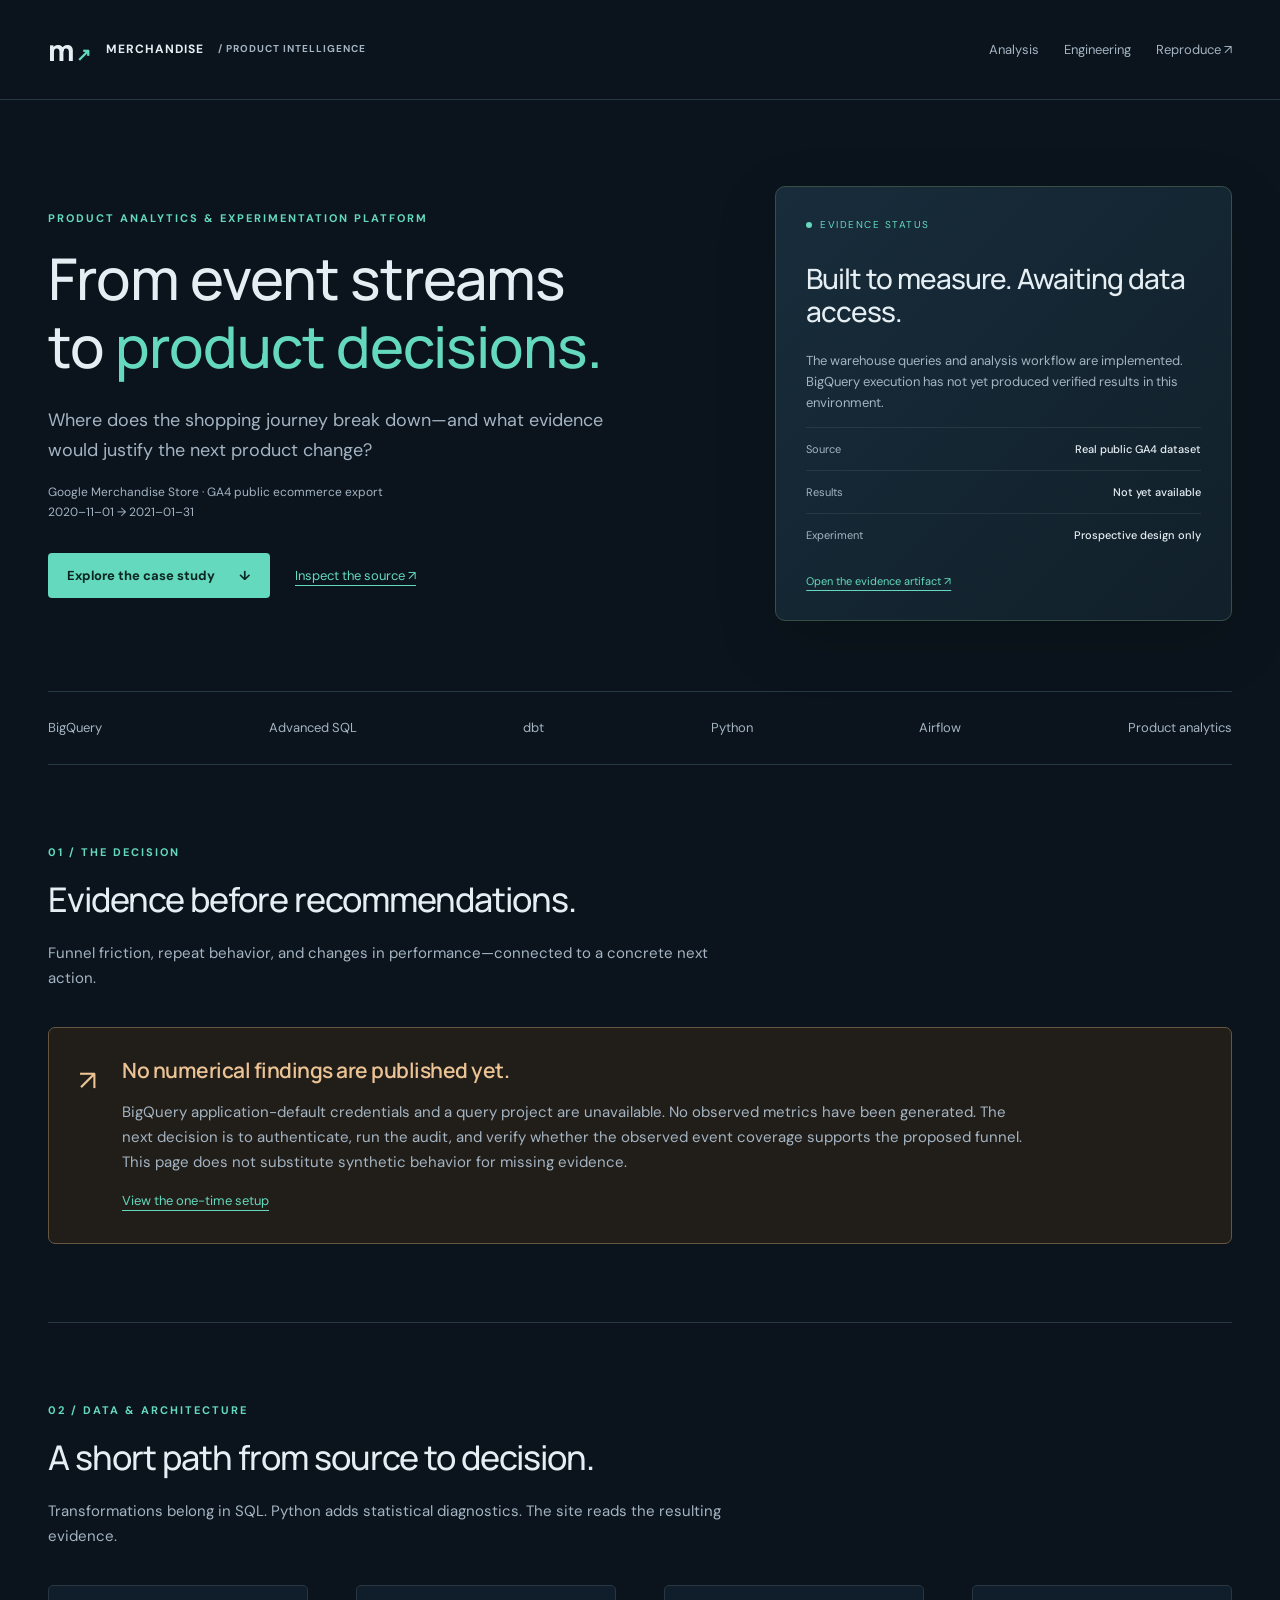
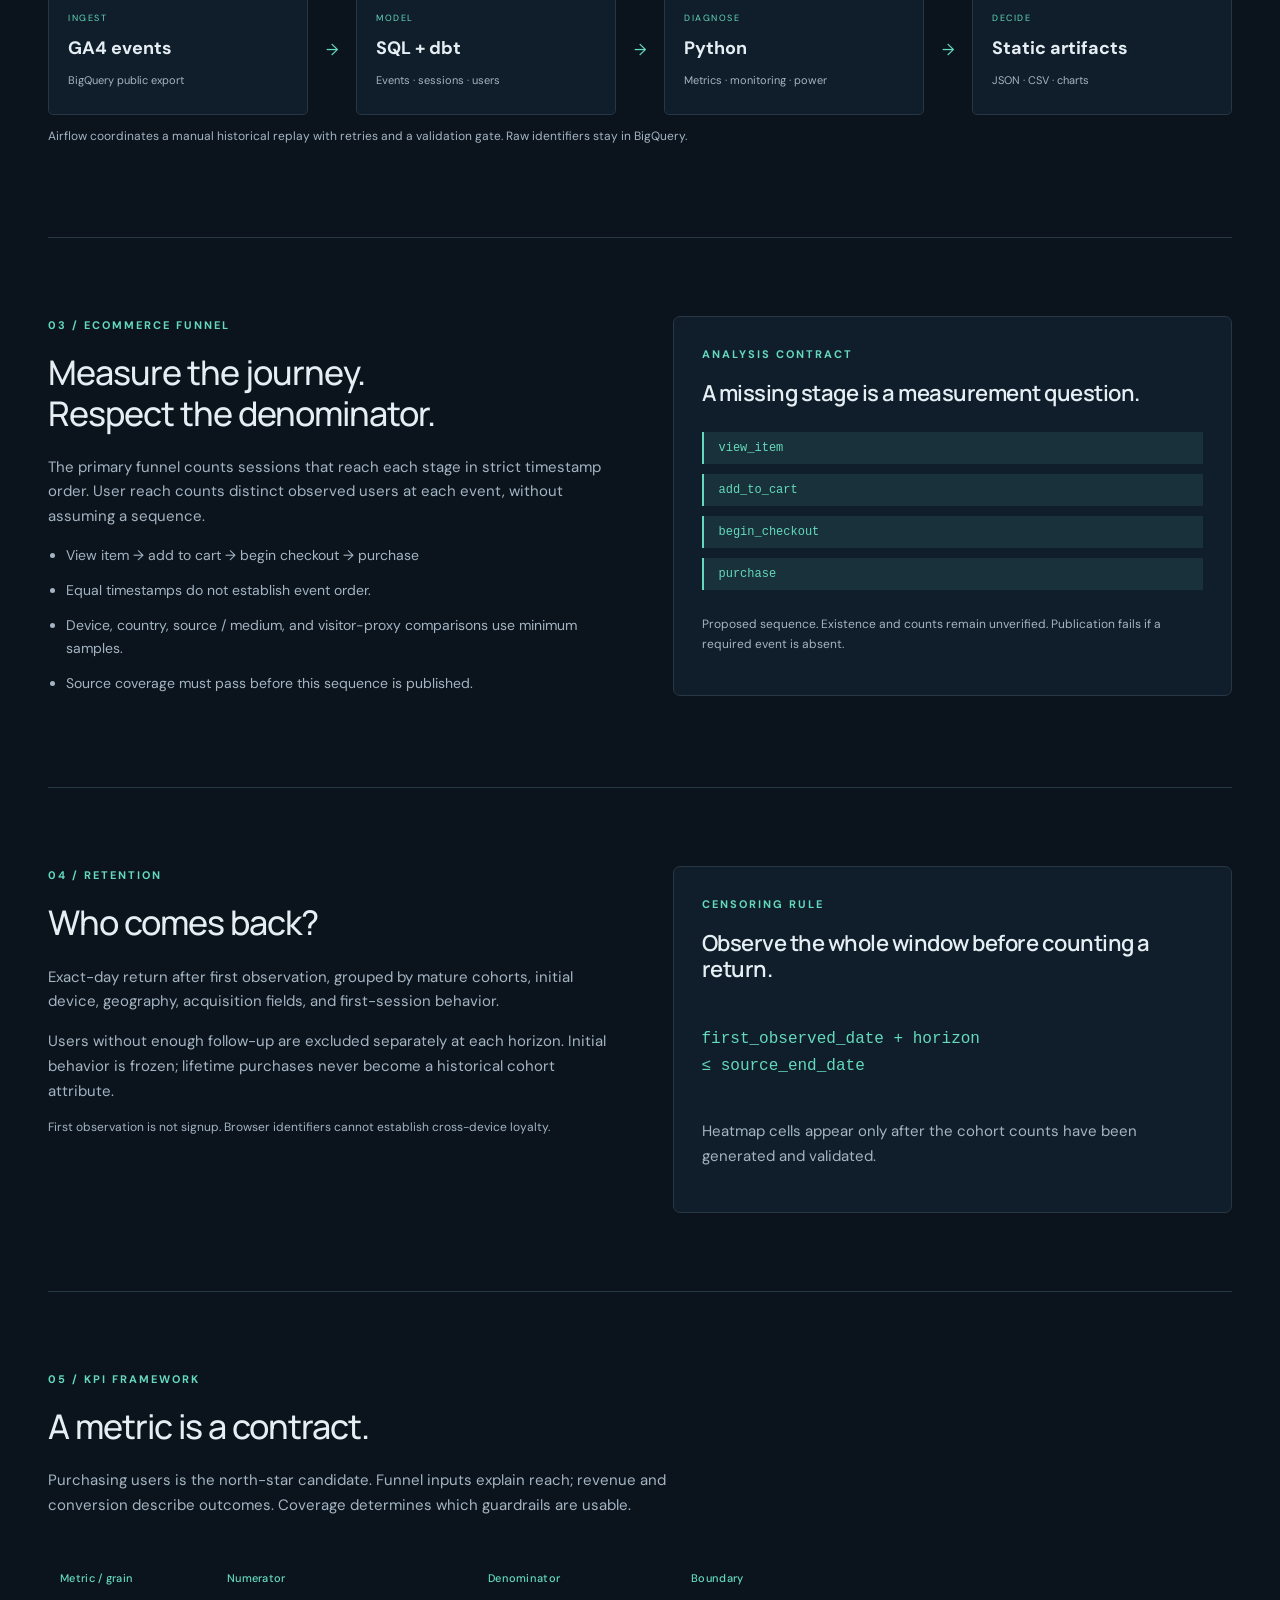
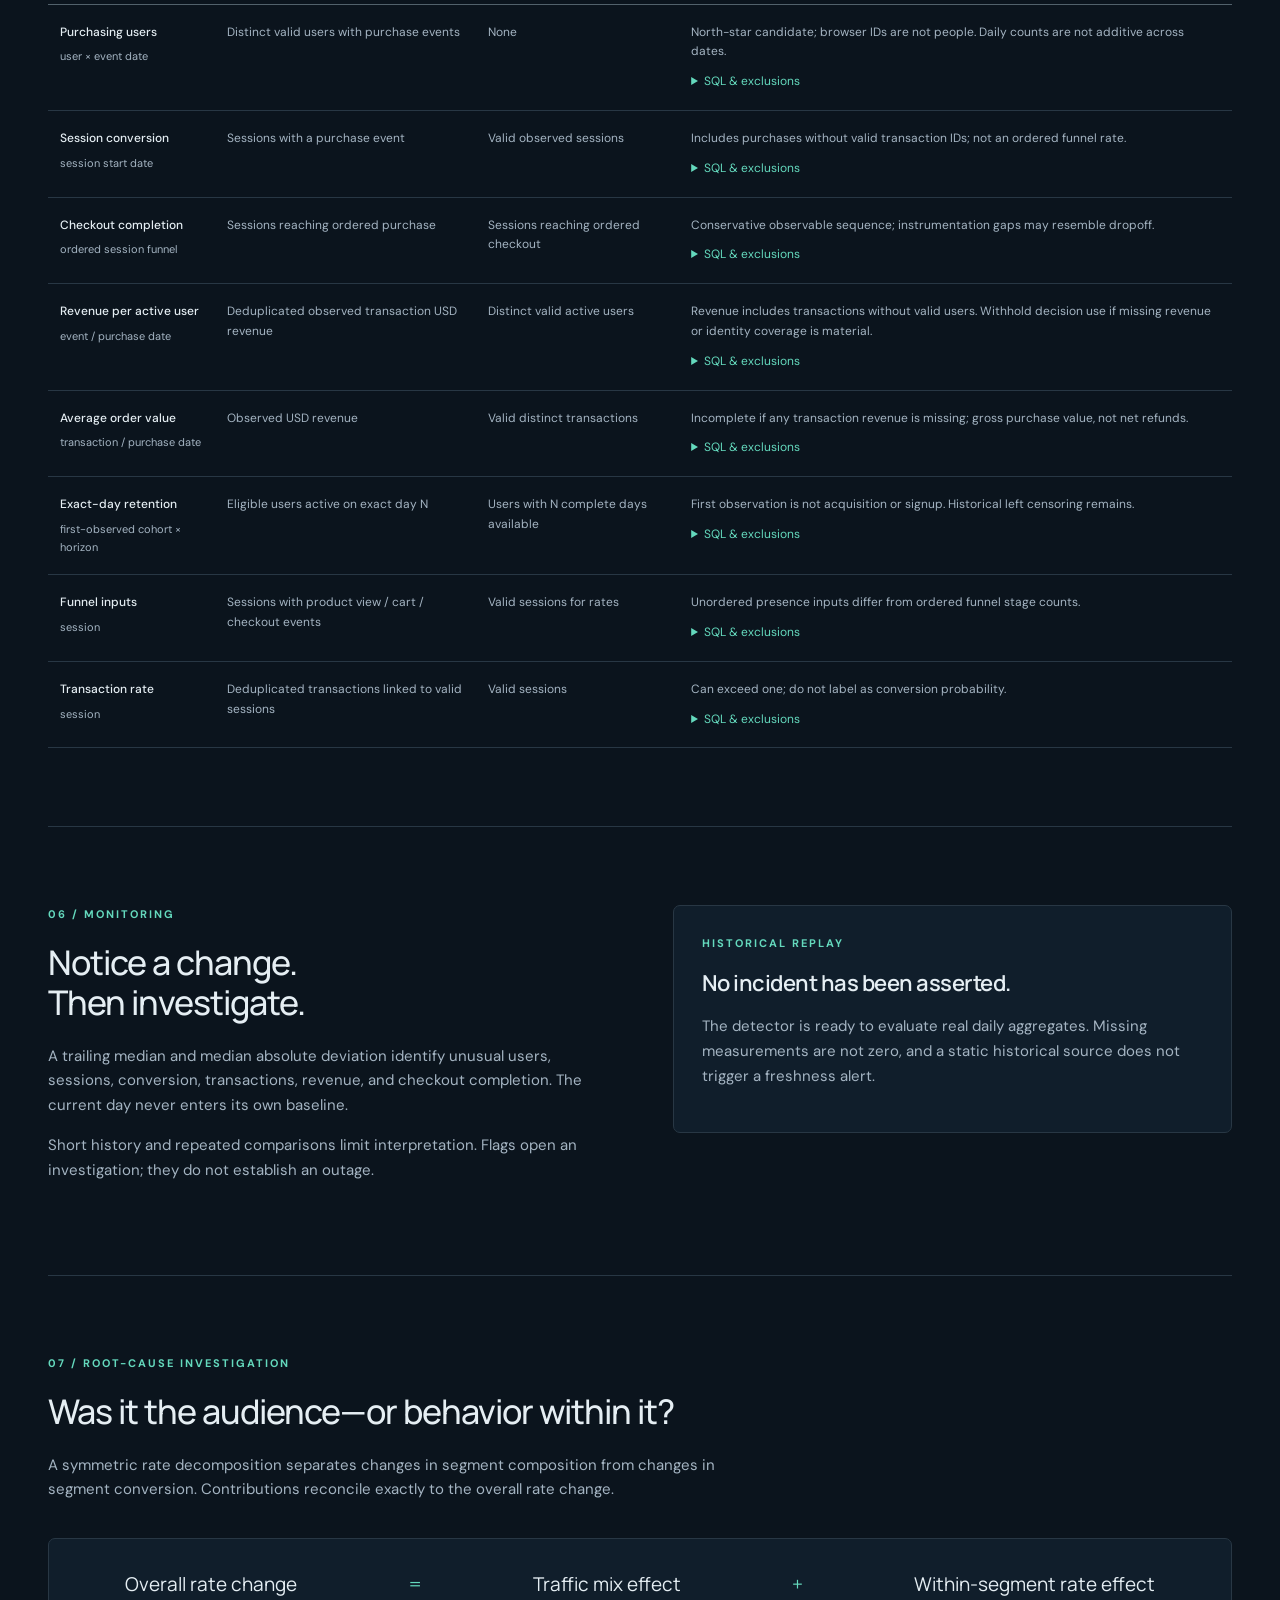
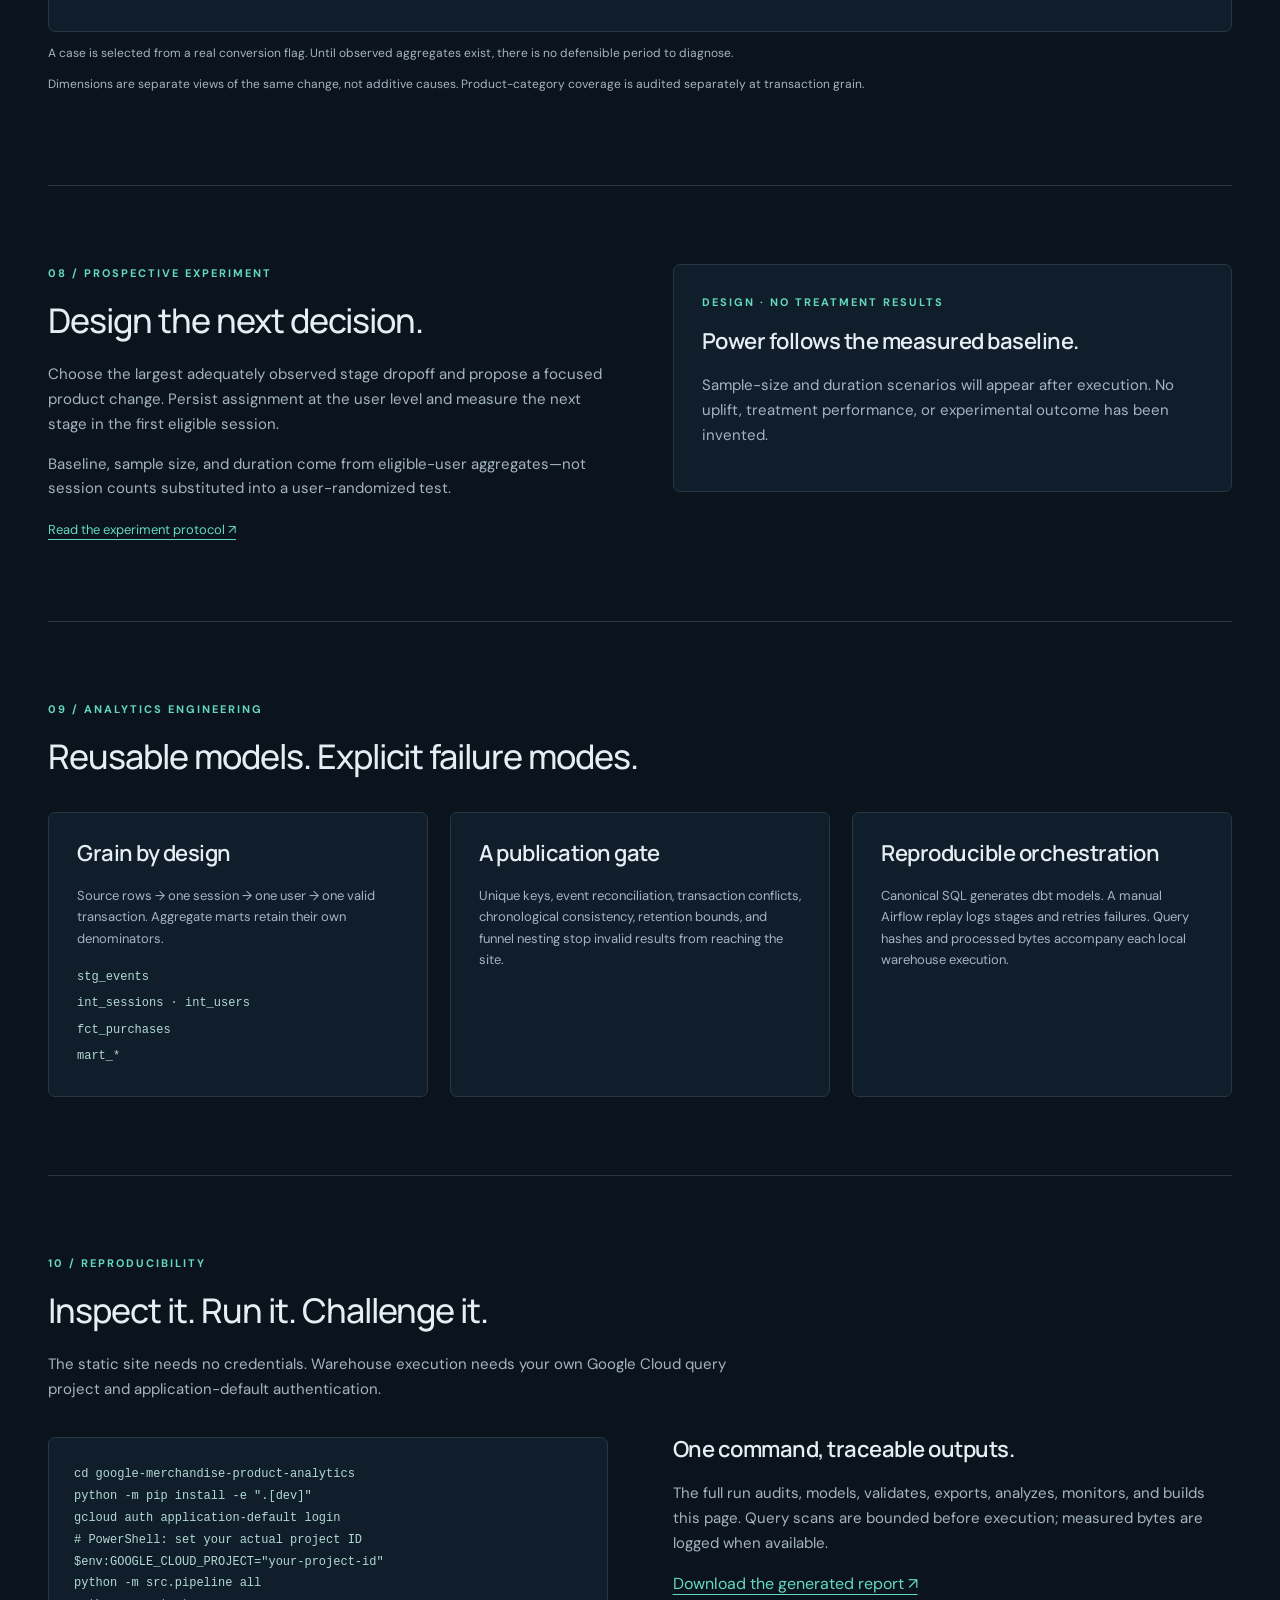
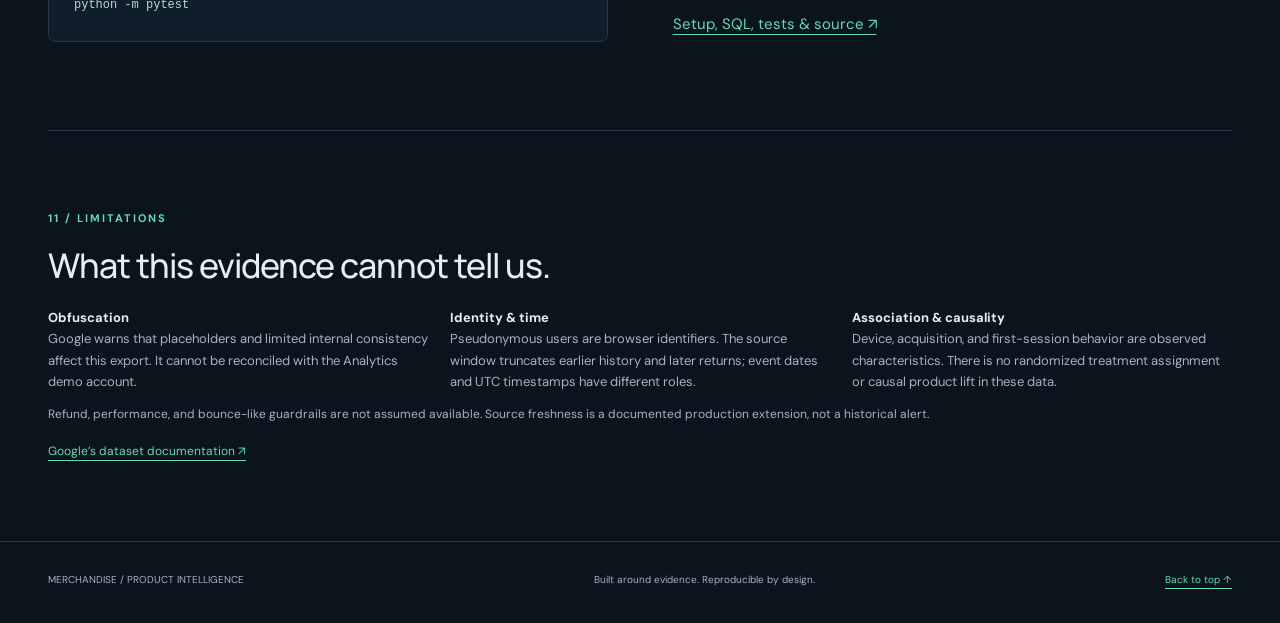
==== site/index.html @ eb62aff6 "Build reproducible GA4 product analytics platform and case study" ====
<!doctype html>
<html lang="en"><head><meta charset="utf-8"><meta name="viewport" content="width=device-width, initial-scale=1">
<meta name="description" content="A reproducible Google Merchandise Store product analytics platform: BigQuery, SQL, cohort retention, monitoring and prospective experiments.">
<title>Merchandise / Product intelligence</title><link rel="stylesheet" href="styles.css"><script src="app.js" defer></script></head>
<body><a class="skip" href="#decisions">Skip to decisions</a>
<header><a class="brand" href="#"><span class="mark">m<span>↗</span></span> MERCHANDISE <small> / PRODUCT INTELLIGENCE</small></a><nav aria-label="Main"><a href="#funnel">Analysis</a><a href="#engineering">Engineering</a><a href="#reproduce">Reproduce ↗</a></nav></header>
<main>
<section class="hero"><div><p class="eyebrow">PRODUCT ANALYTICS & EXPERIMENTATION PLATFORM</p><h1>From event streams<br>to <em>product decisions.</em></h1><p class="intro">Where does the shopping journey break down—and what evidence would justify the next product change?</p><p class="subtle">Google Merchandise Store · GA4 public ecommerce export<br>2020–11–01 → 2021–01–31</p><div class="actions"><a class="button" href="#decisions">Explore the case study <span>↓</span></a><a class="text-link" href="https://github.com/Kohaningithub/google-merchandise-product-analytics/tree/main">Inspect the source ↗</a></div></div>
<aside class="hero-card"><div class="card-top"><span class="dot"></span> EVIDENCE STATUS</div><h2>Built to measure. Awaiting data access.</h2><p>The warehouse queries and analysis workflow are implemented. BigQuery execution has not yet produced verified results in this environment.</p><div class="status-row"><span>Source</span><b>Real public GA4 dataset</b></div><div class="status-row"><span>Results</span><b>Not yet available</b></div><div class="status-row"><span>Experiment</span><b>Prospective design only</b></div><a href="report.json">Open the evidence artifact ↗</a></aside></section>
<div class="stack" aria-label="Technology stack"><span>BigQuery</span><span>Advanced SQL</span><span>dbt</span><span>Python</span><span>Airflow</span><span>Product analytics</span></div>
<section id="decisions"><div class="section-heading"><p class="eyebrow">01 / THE DECISION</p><h2>Evidence before recommendations.</h2><p>Funnel friction, repeat behavior, and changes in performance—connected to a concrete next action.</p></div>
<div class="notice"><span class="notice-icon">↗</span><div><h3>No numerical findings are published yet.</h3><p>BigQuery application-default credentials and a query project are unavailable. No observed metrics have been generated. The next decision is to authenticate, run the audit, and verify whether the observed event coverage supports the proposed funnel. This page does not substitute synthetic behavior for missing evidence.</p><a href="#reproduce">View the one-time setup</a></div></div></section>
<section id="architecture"><div class="section-heading"><p class="eyebrow">02 / DATA & ARCHITECTURE</p><h2>A short path from source to decision.</h2><p>Transformations belong in SQL. Python adds statistical diagnostics. The site reads the resulting evidence.</p></div><div class="architecture" aria-label="Data pipeline"><div><small>INGEST</small><b>GA4 events</b><span>BigQuery public export</span></div><i>→</i><div><small>MODEL</small><b>SQL + dbt</b><span>Events · sessions · users</span></div><i>→</i><div><small>DIAGNOSE</small><b>Python</b><span>Metrics · monitoring · power</span></div><i>→</i><div><small>DECIDE</small><b>Static artifacts</b><span>JSON · CSV · charts</span></div></div><p class="caption">Airflow coordinates a manual historical replay with retries and a validation gate. Raw identifiers stay in BigQuery.</p></section>
<section id="funnel" class="split"><div><p class="eyebrow">03 / ECOMMERCE FUNNEL</p><h2>Measure the journey.<br>Respect the denominator.</h2><p>The primary funnel counts sessions that reach each stage in strict timestamp order. User reach counts distinct observed users at each event, without assuming a sequence.</p><ul class="clean"><li>View item → add to cart → begin checkout → purchase</li><li>Equal timestamps do not establish event order.</li><li>Device, country, source / medium, and visitor-proxy comparisons use minimum samples.</li><li>Source coverage must pass before this sequence is published.</li></ul></div><div class="panel"><p class="eyebrow">ANALYSIS CONTRACT</p><h3>A missing stage is a measurement question.</h3><div class="journey"><span>view_item</span><span>add_to_cart</span><span>begin_checkout</span><span>purchase</span></div><p class="caption">Proposed sequence. Existence and counts remain unverified. Publication fails if a required event is absent.</p></div></section>
<section id="retention" class="split"><div><p class="eyebrow">04 / RETENTION</p><h2>Who comes back?</h2><p>Exact-day return after first observation, grouped by mature cohorts, initial device, geography, acquisition fields, and first-session behavior.</p><p>Users without enough follow-up are excluded separately at each horizon. Initial behavior is frozen; lifetime purchases never become a historical cohort attribute.</p><p class="caption">First observation is not signup. Browser identifiers cannot establish cross-device loyalty.</p></div><div class="panel"><p class="eyebrow">CENSORING RULE</p><h3>Observe the whole window before counting a return.</h3><div class="formula">first_observed_date + horizon<br>≤ source_end_date</div><p>Heatmap cells appear only after the cohort counts have been generated and validated.</p></div></section>
<section id="kpis"><div class="section-heading"><p class="eyebrow">05 / KPI FRAMEWORK</p><h2>A metric is a contract.</h2><p>Purchasing users is the north-star candidate. Funnel inputs explain reach; revenue and conversion describe outcomes. Coverage determines which guardrails are usable.</p></div><div class="table-wrap"><table><thead><tr><th>Metric / grain</th><th>Numerator</th><th>Denominator</th><th>Boundary</th></tr></thead><tbody><tr><td><strong>Purchasing users</strong><small>user × event date</small></td><td>Distinct valid users with purchase events</td><td>None</td><td>North-star candidate; browser IDs are not people. Daily counts are not additive across dates.<details><summary>SQL & exclusions</summary><code>COUNT(DISTINCT IF(valid_user AND event_name=&#39;purchase&#39;,user_pseudo_id,NULL))</code><p>Missing / placeholder user IDs</p></details></td></tr><tr><td><strong>Session conversion</strong><small>session start date</small></td><td>Sessions with a purchase event</td><td>Valid observed sessions</td><td>Includes purchases without valid transaction IDs; not an ordered funnel rate.<details><summary>SQL & exclusions</summary><code>SAFE_DIVIDE(COUNTIF(purchase_event),COUNT(*))</code><p>Missing user or session ID</p></details></td></tr><tr><td><strong>Checkout completion</strong><small>ordered session funnel</small></td><td>Sessions reaching ordered purchase</td><td>Sessions reaching ordered checkout</td><td>Conservative observable sequence; instrumentation gaps may resemble dropoff.<details><summary>SQL & exclusions</summary><code>SAFE_DIVIDE(COUNTIF(purchase_ts IS NOT NULL),COUNTIF(checkout_ts IS NOT NULL))</code><p>Missing earlier stages and equal-time transitions</p></details></td></tr><tr><td><strong>Revenue per active user</strong><small>event / purchase date</small></td><td>Deduplicated observed transaction USD revenue</td><td>Distinct valid active users</td><td>Revenue includes transactions without valid users. Withhold decision use if missing revenue or identity coverage is material.<details><summary>SQL & exclusions</summary><code>SAFE_DIVIDE(revenue_usd,users)</code><p>Invalid transaction IDs; missing USD not imputed</p></details></td></tr><tr><td><strong>Average order value</strong><small>transaction / purchase date</small></td><td>Observed USD revenue</td><td>Valid distinct transactions</td><td>Incomplete if any transaction revenue is missing; gross purchase value, not net refunds.<details><summary>SQL & exclusions</summary><code>SAFE_DIVIDE(revenue_usd,transactions)</code><p>Invalid IDs</p></details></td></tr><tr><td><strong>Exact-day retention</strong><small>first-observed cohort × horizon</small></td><td>Eligible users active on exact day N</td><td>Users with N complete days available</td><td>First observation is not acquisition or signup. Historical left censoring remains.<details><summary>SQL & exclusions</summary><code>SAFE_DIVIDE(returned_users,eligible_users)</code><p>Right-censored users</p></details></td></tr><tr><td><strong>Funnel inputs</strong><small>session</small></td><td>Sessions with product view / cart / checkout events</td><td>Valid sessions for rates</td><td>Unordered presence inputs differ from ordered funnel stage counts.<details><summary>SQL & exclusions</summary><code>COUNTIF(viewed_item), COUNTIF(added_cart), COUNTIF(began_checkout)</code><p>Invalid session IDs</p></details></td></tr><tr><td><strong>Transaction rate</strong><small>session</small></td><td>Deduplicated transactions linked to valid sessions</td><td>Valid sessions</td><td>Can exceed one; do not label as conversion probability.<details><summary>SQL & exclusions</summary><code>SAFE_DIVIDE(SUM(transactions),COUNT(*))</code><p>Unlinked transactions</p></details></td></tr></tbody></table></div></section>
<section id="monitoring" class="split"><div><p class="eyebrow">06 / MONITORING</p><h2>Notice a change.<br>Then investigate.</h2><p>A trailing median and median absolute deviation identify unusual users, sessions, conversion, transactions, revenue, and checkout completion. The current day never enters its own baseline.</p><p>Short history and repeated comparisons limit interpretation. Flags open an investigation; they do not establish an outage.</p></div><div class="panel"><p class="eyebrow">HISTORICAL REPLAY</p><h3>No incident has been asserted.</h3><p>The detector is ready to evaluate real daily aggregates. Missing measurements are not zero, and a static historical source does not trigger a freshness alert.</p></div></section>
<section id="diagnosis"><div class="section-heading"><p class="eyebrow">07 / ROOT-CAUSE INVESTIGATION</p><h2>Was it the audience—or behavior within it?</h2><p>A symmetric rate decomposition separates changes in segment composition from changes in segment conversion. Contributions reconcile exactly to the overall rate change.</p></div><div class="decomposition"><span>Overall rate change</span><b>=</b><span>Traffic mix effect</span><b>+</b><span>Within-segment rate effect</span></div><p class="caption">A case is selected from a real conversion flag. Until observed aggregates exist, there is no defensible period to diagnose.</p><p class="caption">Dimensions are separate views of the same change, not additive causes. Product-category coverage is audited separately at transaction grain.</p></section>
<section id="experiment" class="split"><div><p class="eyebrow">08 / PROSPECTIVE EXPERIMENT</p><h2>Design the next decision.</h2><p>Choose the largest adequately observed stage dropoff and propose a focused product change. Persist assignment at the user level and measure the next stage in the first eligible session.</p><p>Baseline, sample size, and duration come from eligible-user aggregates—not session counts substituted into a user-randomized test.</p><a class="text-link" href="https://github.com/Kohaningithub/google-merchandise-product-analytics/blob/main/docs/experiment-design.md">Read the experiment protocol ↗</a></div><div class="panel"><p class="eyebrow">DESIGN · NO TREATMENT RESULTS</p><h3>Power follows the measured baseline.</h3><p>Sample-size and duration scenarios will appear after execution. No uplift, treatment performance, or experimental outcome has been invented.</p></div></section>
<section id="engineering"><div class="section-heading"><p class="eyebrow">09 / ANALYTICS ENGINEERING</p><h2>Reusable models. Explicit failure modes.</h2></div><div class="cards"><article><h3>Grain by design</h3><p>Source rows → one session → one user → one valid transaction. Aggregate marts retain their own denominators.</p><code>stg_events<br>int_sessions · int_users<br>fct_purchases<br>mart_*</code></article><article><h3>A publication gate</h3><p>Unique keys, event reconciliation, transaction conflicts, chronological consistency, retention bounds, and funnel nesting stop invalid results from reaching the site.</p></article><article><h3>Reproducible orchestration</h3><p>Canonical SQL generates dbt models. A manual Airflow replay logs stages and retries failures. Query hashes and processed bytes accompany each local warehouse execution.</p></article></div></section>
<section id="reproduce"><div class="section-heading"><p class="eyebrow">10 / REPRODUCIBILITY</p><h2>Inspect it. Run it. Challenge it.</h2><p>The static site needs no credentials. Warehouse execution needs your own Google Cloud query project and application-default authentication.</p></div><div class="split"><pre><code>cd google-merchandise-product-analytics
python -m pip install -e ".[dev]"
gcloud auth application-default login
# PowerShell: set your actual project ID
$env:GOOGLE_CLOUD_PROJECT="your-project-id"
python -m src.pipeline all
python -m pytest</code></pre><div><h3>One command, traceable outputs.</h3><p>The full run audits, models, validates, exports, analyzes, monitors, and builds this page. Query scans are bounded before execution; measured bytes are logged when available.</p><a href="report.json">Download the generated report ↗</a><p><a href="https://github.com/Kohaningithub/google-merchandise-product-analytics/tree/main">Setup, SQL, tests & source ↗</a></p></div></div></section>
<section id="limitations" class="limitations"><p class="eyebrow">11 / LIMITATIONS</p><h2>What this evidence cannot tell us.</h2><div class="cards"><p><strong>Obfuscation</strong><br>Google warns that placeholders and limited internal consistency affect this export. It cannot be reconciled with the Analytics demo account.</p><p><strong>Identity & time</strong><br>Pseudonymous users are browser identifiers. The source window truncates earlier history and later returns; event dates and UTC timestamps have different roles.</p><p><strong>Association & causality</strong><br>Device, acquisition, and first-session behavior are observed characteristics. There is no randomized treatment assignment or causal product lift in these data.</p></div><p class="caption">Refund, performance, and bounce-like guardrails are not assumed available. Source freshness is a documented production extension, not a historical alert.</p><a href="https://developers.google.com/analytics/bigquery/web-ecommerce-demo-dataset">Google’s dataset documentation ↗</a></section>
</main><footer><span>MERCHANDISE / PRODUCT INTELLIGENCE</span><span>Built around evidence. Reproducible by design.</span><a href="#">Back to top ↑</a></footer></body></html>
---- site/styles.css ----
@import url('https://fonts.googleapis.com/css2?family=DM+Sans:wght@400;500;600;700&family=Manrope:wght@400;500;600;700;800&display=swap');
:root{--bg:#0b141d;--panel:#101e2b;--line:#283744;--ink:#e5eef3;--muted:#a4b4c2;--accent:#64d9bd;--warm:#ebc394}*{box-sizing:border-box}html{scroll-behavior:smooth;scroll-padding-top:30px}body{margin:0;background:var(--bg);color:var(--ink);font-family:'DM Sans',sans-serif;line-height:1.65}a{color:var(--accent);text-underline-offset:5px}a:hover{color:white}a:focus-visible,summary:focus-visible{outline:2px solid var(--warm);outline-offset:6px}.skip{position:absolute;left:20px;top:-80px;background:var(--bg);padding:15px}.skip:focus{top:10px}header,main,footer{max-width:1280px;margin:auto;padding:0 48px}header{height:100px;display:flex;align-items:center;justify-content:space-between;border-bottom:1px solid var(--line)}.brand{text-decoration:none;color:var(--ink);font-size:12px;font-weight:700;letter-spacing:1px;display:flex;align-items:center;gap:14px}.brand small{font-size:10px;color:var(--muted)}.mark{font:800 29px Manrope;position:relative}.mark span{font-size:18px;color:var(--accent)}nav{display:flex;gap:25px;font-size:13px}nav a{text-decoration:none;color:var(--muted)}section{padding:78px 0;border-bottom:1px solid var(--line)}.hero{display:grid;grid-template-columns:1.45fr 1fr;gap:65px;padding:86px 0 70px;align-items:center;border:0}.eyebrow{color:var(--accent);font-size:11px;letter-spacing:2px;font-weight:700;margin:0 0 18px}h1,h2,h3{font-family:Manrope,sans-serif;line-height:1.18;letter-spacing:-1px}h1{font-size:clamp(38px,4.5vw,60px);font-weight:500;margin:0 0 25px}h1 em{font-style:normal;color:var(--accent)}h2{font-size:34px;font-weight:500;margin:0 0 22px}h3{font-size:22px;font-weight:600;letter-spacing:-.5px;margin:0 0 18px}p{color:var(--muted);font-size:15px}p strong{color:var(--ink)}.intro{font-size:18px;max-width:580px}.subtle{font-size:12px}.actions{display:flex;align-items:center;gap:25px;margin-top:30px}.button{display:inline-flex;gap:24px;padding:12px 19px;background:var(--accent);color:#0b2523;text-decoration:none;font-size:13px;font-weight:700;border-radius:4px}.button:hover{background:#a2ecd9;color:#0b2523}.text-link{font-size:13px}.hero-card{background:linear-gradient(135deg,#182c3b,#11202a);border:1px solid #365046;padding:30px;border-radius:10px;box-shadow:0 20px 60px #0003}.card-top{display:flex;align-items:center;gap:8px;font-size:10px;letter-spacing:1.5px;color:var(--accent);margin-bottom:28px}.dot{height:6px;width:6px;border-radius:50%;background:var(--accent)}.hero-card h2{font-size:28px}.hero-card p{font-size:13px}.status-row{display:flex;justify-content:space-between;gap:12px;border-top:1px solid #ffffff14;padding:12px 0;font-size:11px}.status-row span{color:var(--muted)}.status-row b{font-weight:500}.hero-card a{font-size:11px;display:block;margin-top:16px}.stack{display:flex;justify-content:space-between;padding:25px 0;border-top:1px solid var(--line);border-bottom:1px solid var(--line);font-size:13px;color:var(--muted);gap:18px;flex-wrap:wrap}.section-heading{max-width:690px;margin-bottom:36px}.cards{display:grid;grid-template-columns:repeat(3,1fr);gap:22px}.cards article,.panel{padding:28px;background:var(--panel);border:1px solid var(--line);border-radius:7px}.cards article p,.cards article small{font-size:13px}.cards article small{color:var(--warm)}.evidence{color:var(--ink)}.notice{display:flex;gap:26px;padding:30px;border:1px solid #665640;background:#211e1a;border-radius:7px}.notice-icon{color:var(--warm);font-size:28px}.notice h3{color:var(--warm);font-size:21px}.notice p{margin-bottom:12px;max-width:900px}.notice a{font-size:13px}.architecture{display:flex;align-items:center;gap:18px}.architecture>div{flex:1;background:var(--panel);border:1px solid var(--line);padding:25px 19px;border-radius:5px}.architecture small,.architecture b,.architecture span{display:block}.architecture small{color:var(--accent);font-size:9px;letter-spacing:1.5px}.architecture b{font-size:18px;margin:8px 0}.architecture span{color:var(--muted);font-size:11px}.architecture i{color:var(--accent);font-style:normal}.caption{font-size:12px}.split{display:grid;grid-template-columns:1fr 1fr;gap:65px;align-items:start}.clean{padding-left:18px;color:var(--muted);font-size:14px}.clean li{margin:12px 0}.journey{display:grid;gap:10px;margin:25px 0}.journey span{padding:9px 15px;border-left:2px solid var(--accent);background:#18313a;color:var(--accent);font:12px monospace}.panel img{width:100%;height:auto}.panel>a{font-size:12px}.formula{font-family:monospace;color:var(--accent);font-size:16px;padding:25px 0}.table-wrap{overflow:auto}table{border-collapse:collapse;width:100%;font-size:12px;text-align:left}th{color:var(--accent);font-size:11px;font-weight:500;letter-spacing:.3px;padding:16px 12px;border-bottom:1px solid #52616b}td{padding:18px 12px;color:var(--muted);border-bottom:1px solid var(--line);vertical-align:top;min-width:120px}td strong{color:var(--ink);font-weight:500}td small{display:block;margin-top:5px;font-size:11px}details{margin-top:10px}summary{color:var(--accent);cursor:pointer}code{font-size:12px;color:#b2d9d2;overflow-wrap:anywhere}details code{display:block;margin-top:10px}.scroll{max-height:300px;overflow:auto}.decomposition{display:flex;align-items:center;justify-content:space-around;gap:20px;padding:30px;background:var(--panel);border:1px solid var(--line);border-radius:7px;font-family:Manrope;font-size:19px}.decomposition b{color:var(--accent);font-weight:400}pre{background:var(--panel);border:1px solid var(--line);border-radius:7px;padding:25px;margin:0;overflow:auto}pre code{font-size:12px}.limitations{border-bottom:0}.limitations .cards p{font-size:13px;margin:0}.limitations>a{font-size:12px}footer{border-top:1px solid var(--line);display:flex;justify-content:space-between;gap:25px;padding-top:30px;padding-bottom:35px;color:var(--muted);font-size:10px}@media(max-width:1000px){header,main,footer{padding-left:26px;padding-right:26px}.brand small{display:none}.hero{gap:30px}.actions{flex-wrap:wrap}.split{gap:30px}.architecture{gap:8px}.architecture>div{padding:18px 10px}.cards{gap:14px}.cards article{padding:20px}}@media(max-width:720px){header{height:80px}nav{gap:14px}nav a:first-child{display:none}.brand{font-size:10px}.hero,.split{grid-template-columns:1fr;gap:30px}.hero{padding:55px 0 40px}h1{font-size:43px}h2{font-size:29px}section{padding:50px 0}.cards{grid-template-columns:1fr}.architecture{display:grid;grid-template-columns:1fr}.architecture i{text-align:center;transform:rotate(90deg)}.stack{justify-content:start;gap:12px 25px}.decomposition{flex-direction:column;gap:10px;font-size:18px}footer{flex-direction:column;gap:12px}.notice{padding:22px;gap:15px}.table-wrap table{min-width:720px}}@media(prefers-reduced-motion:reduce){html{scroll-behavior:auto}}
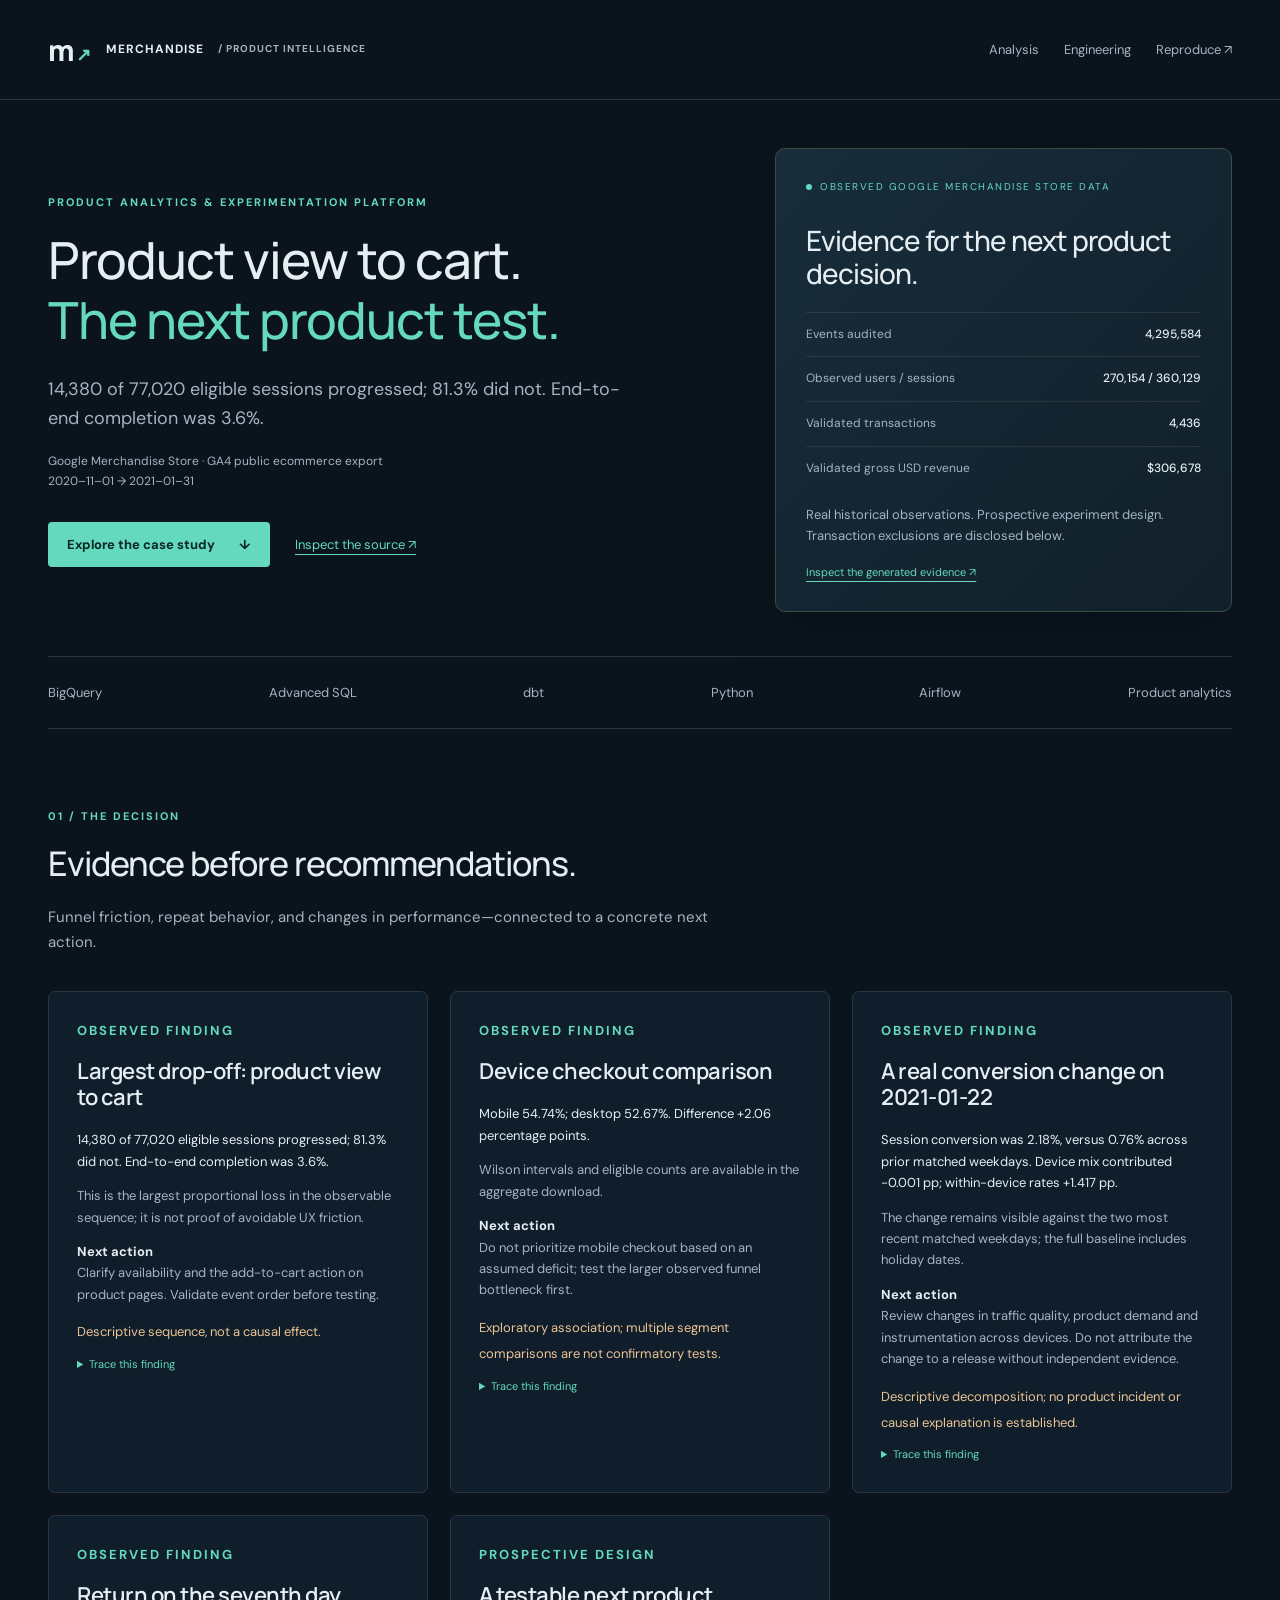
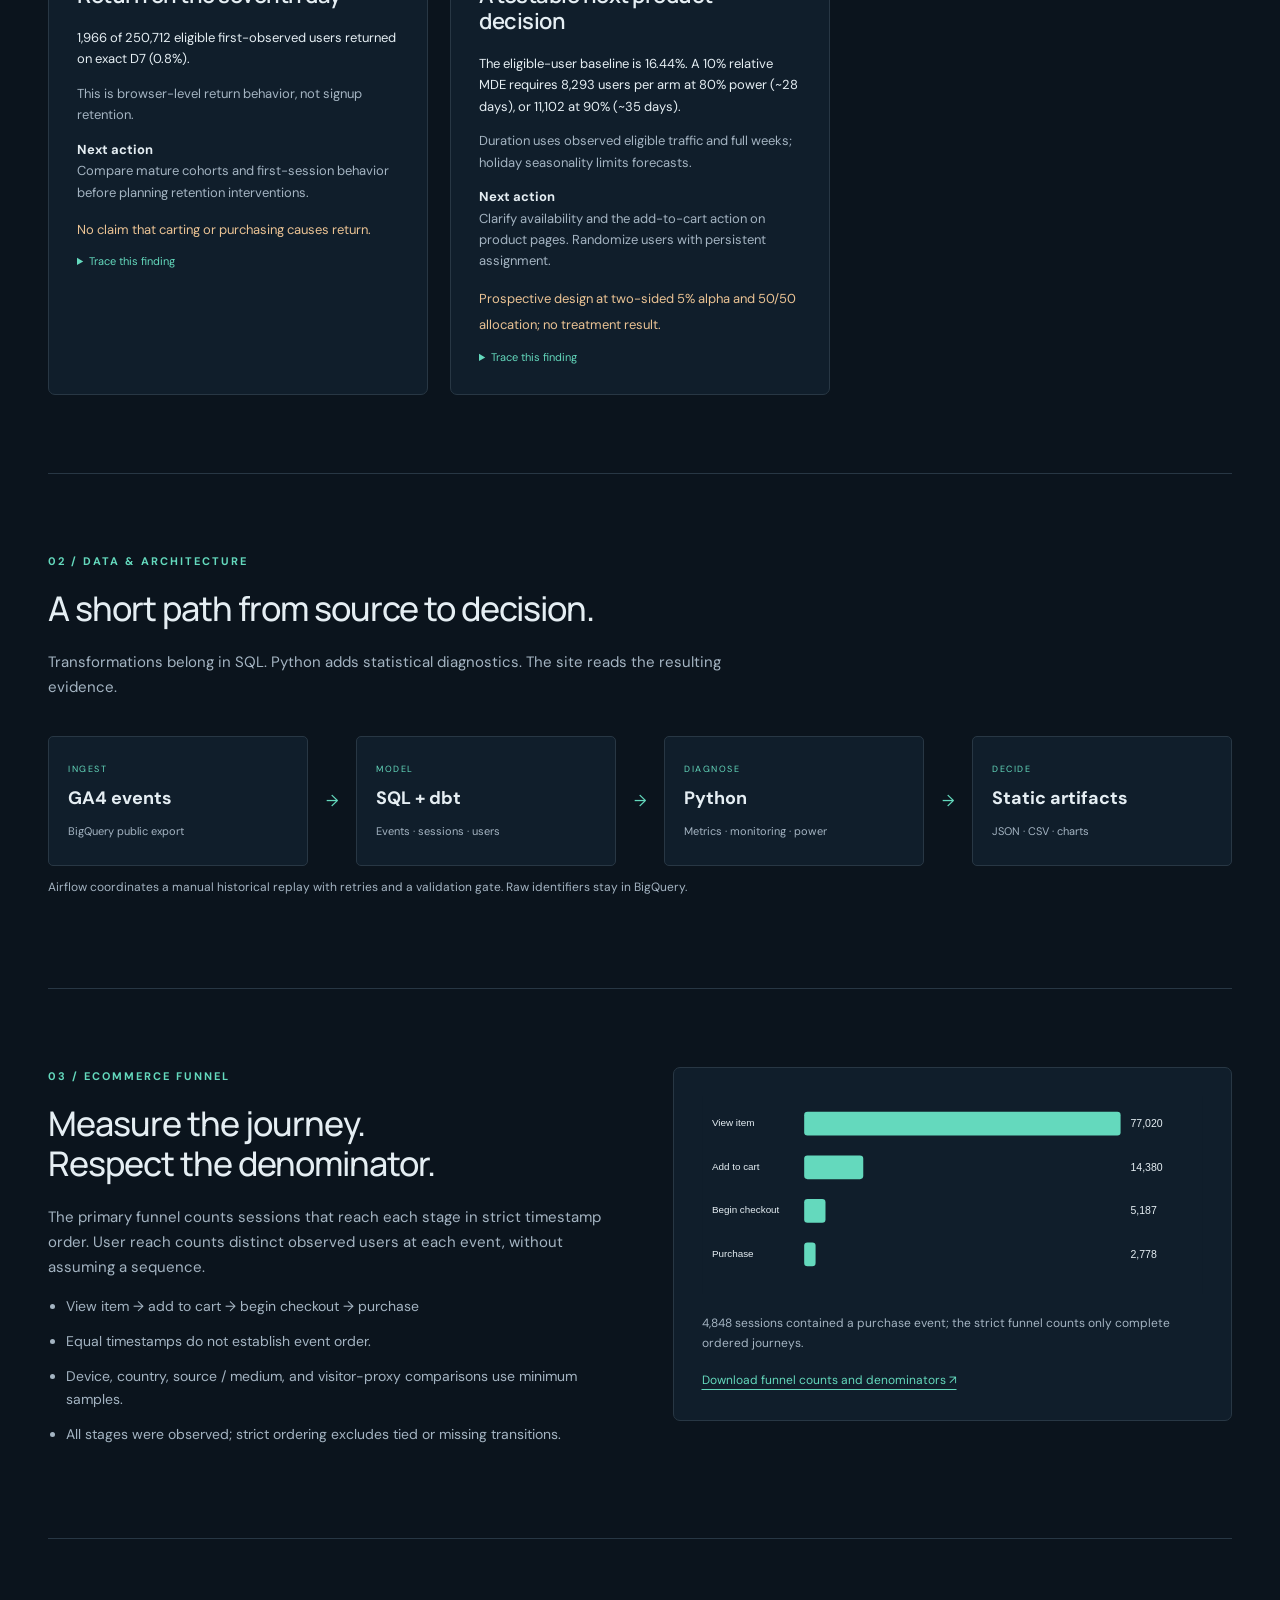
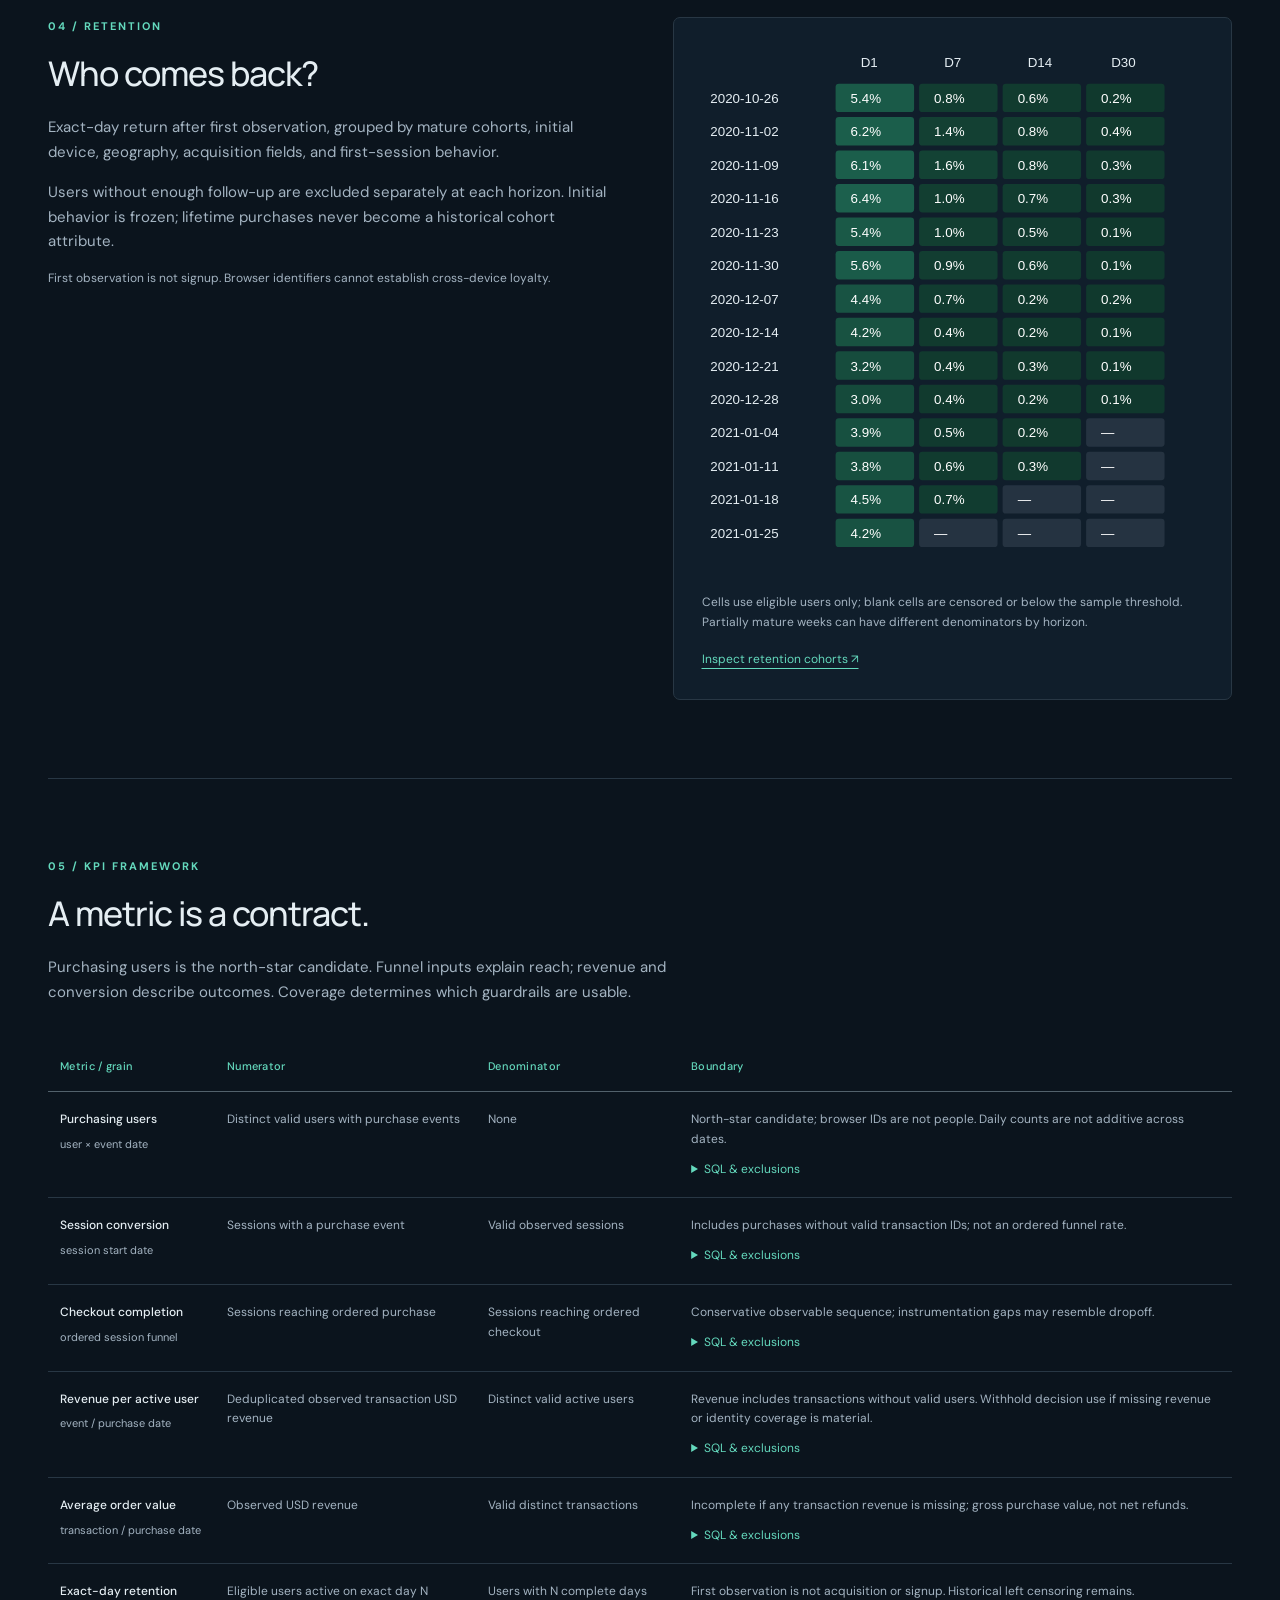
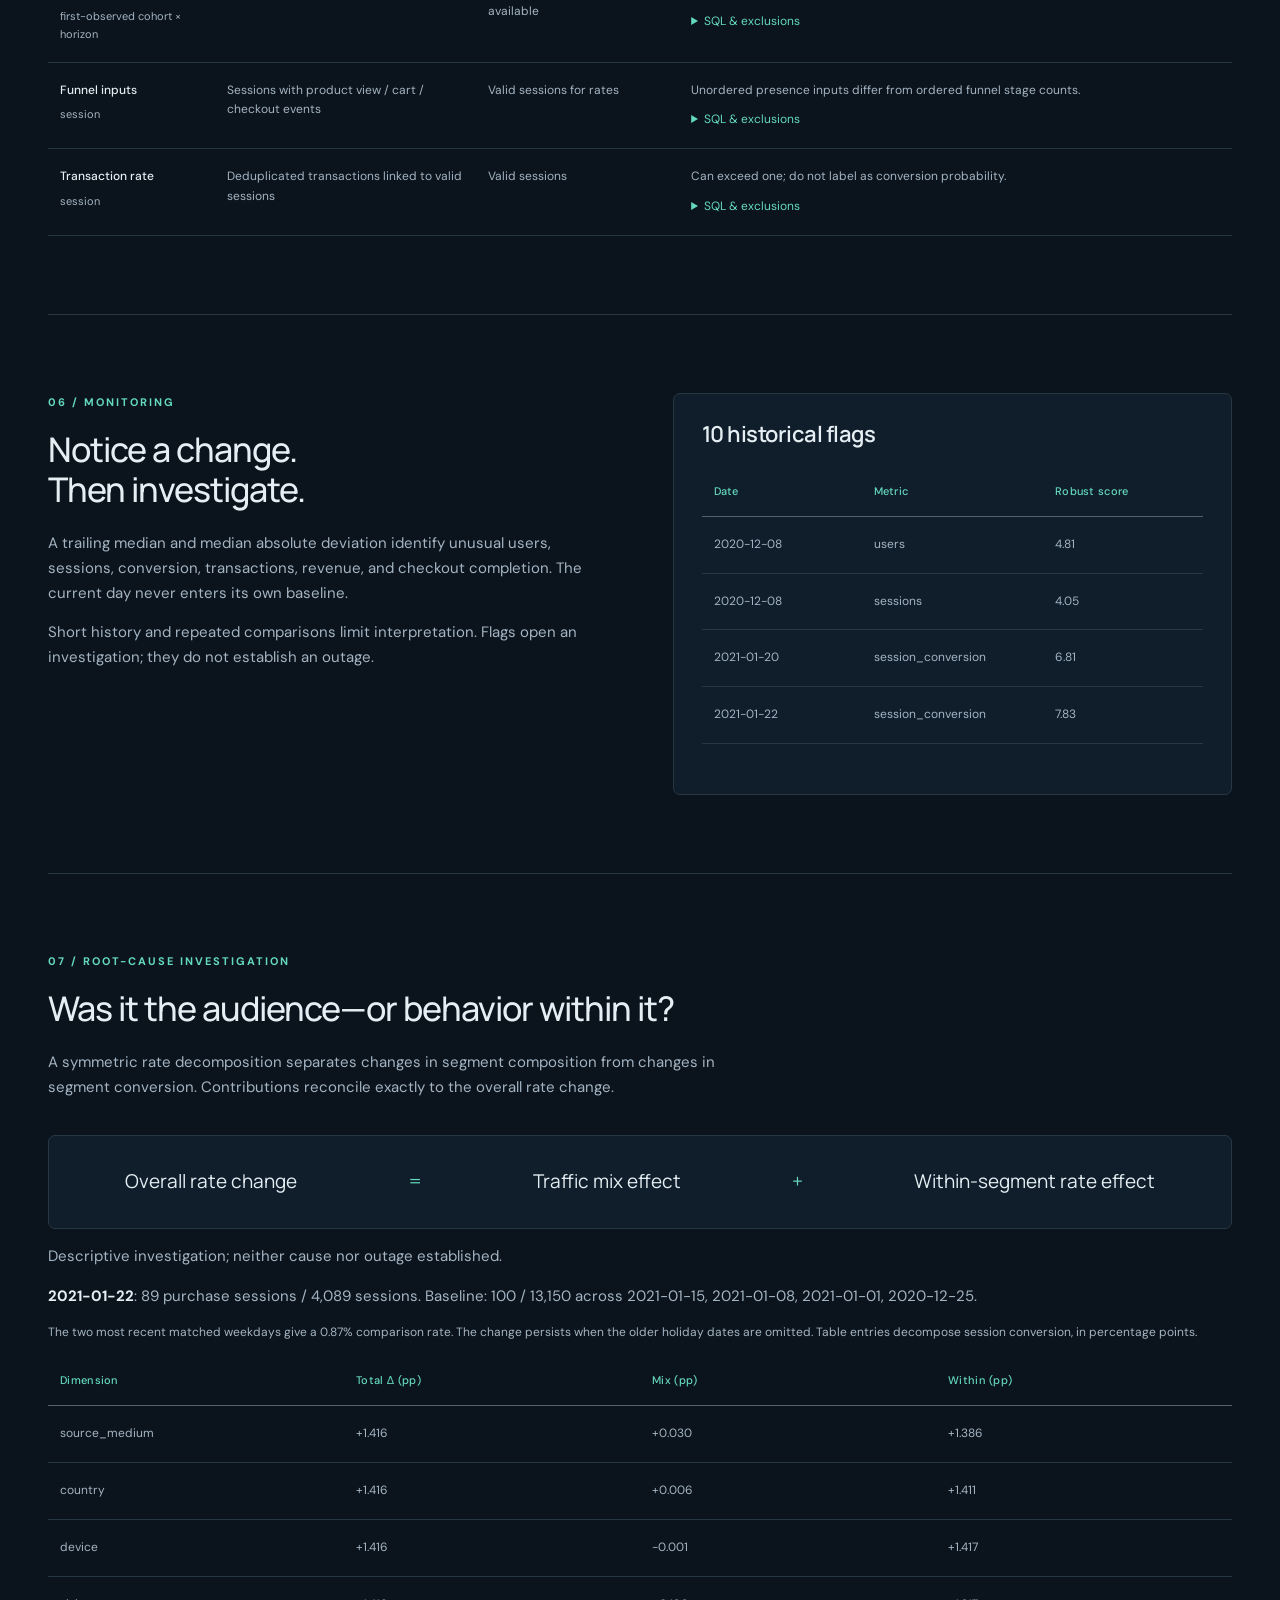
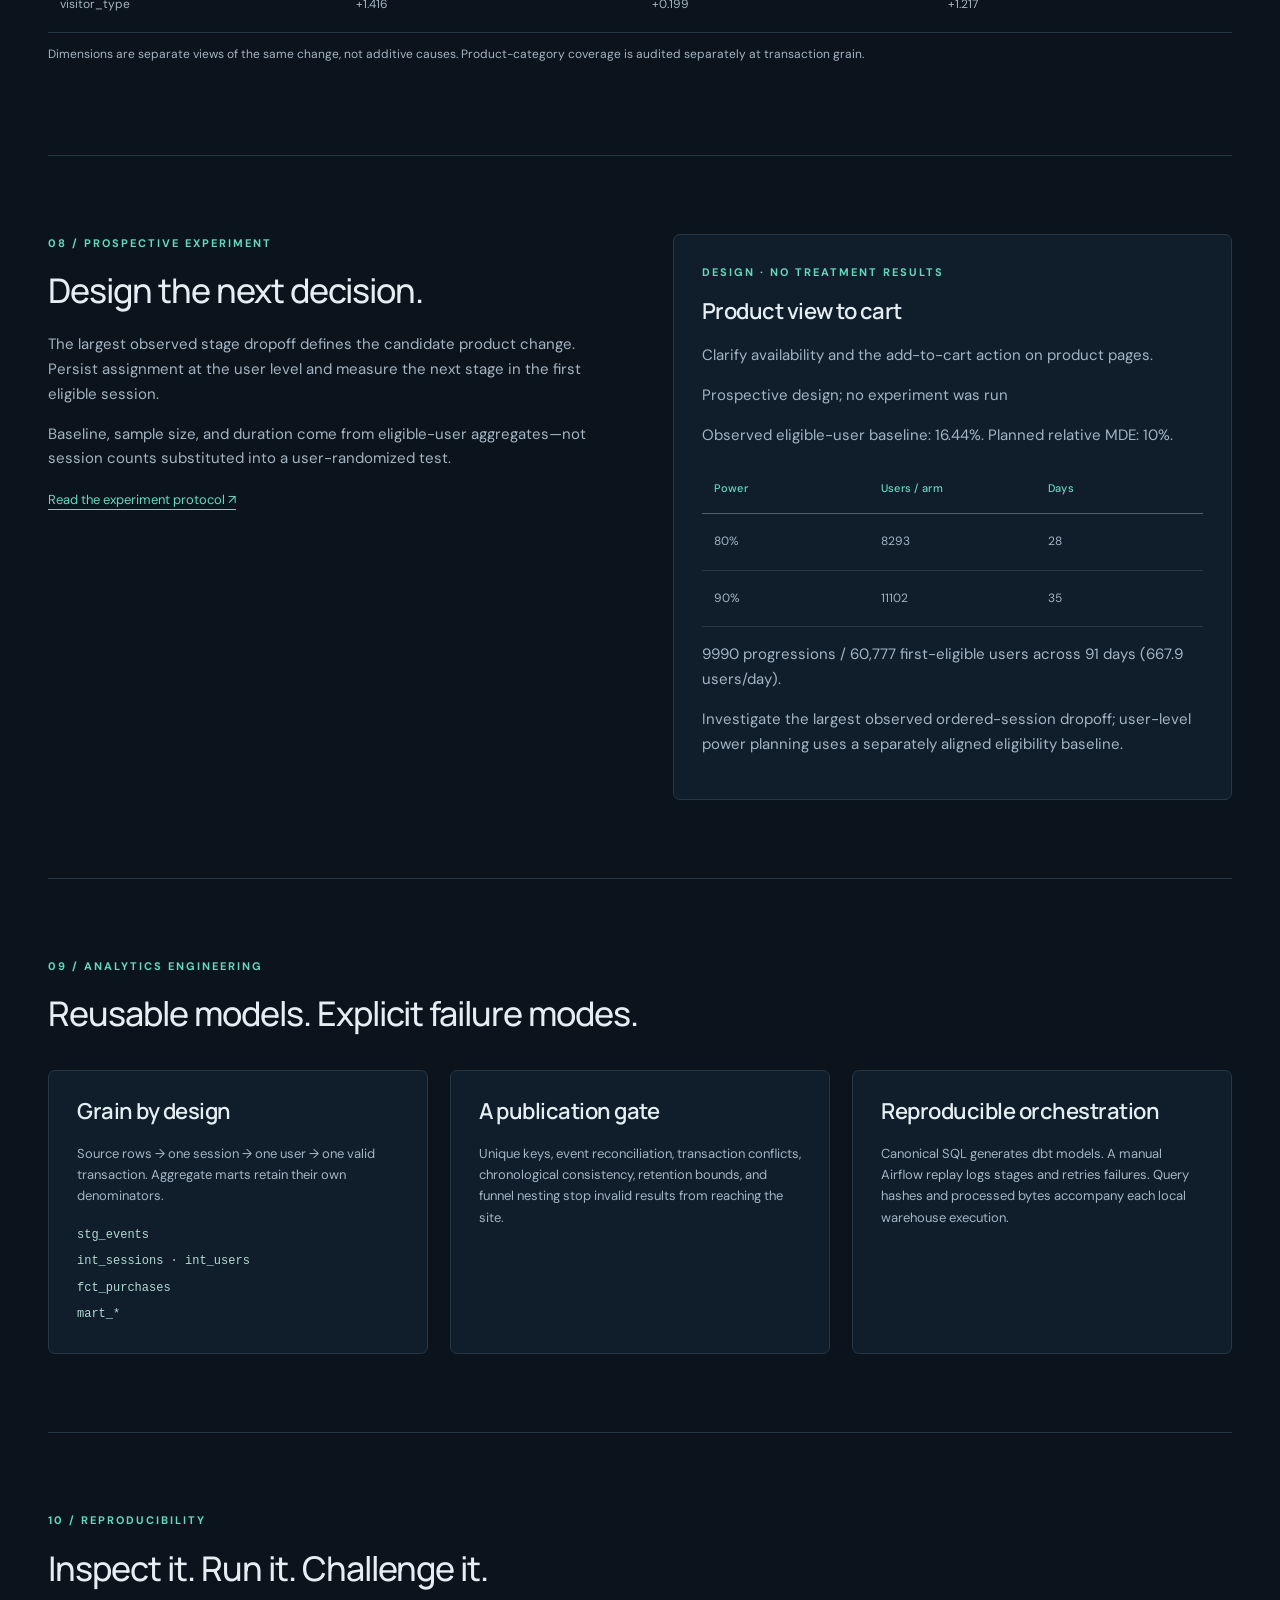
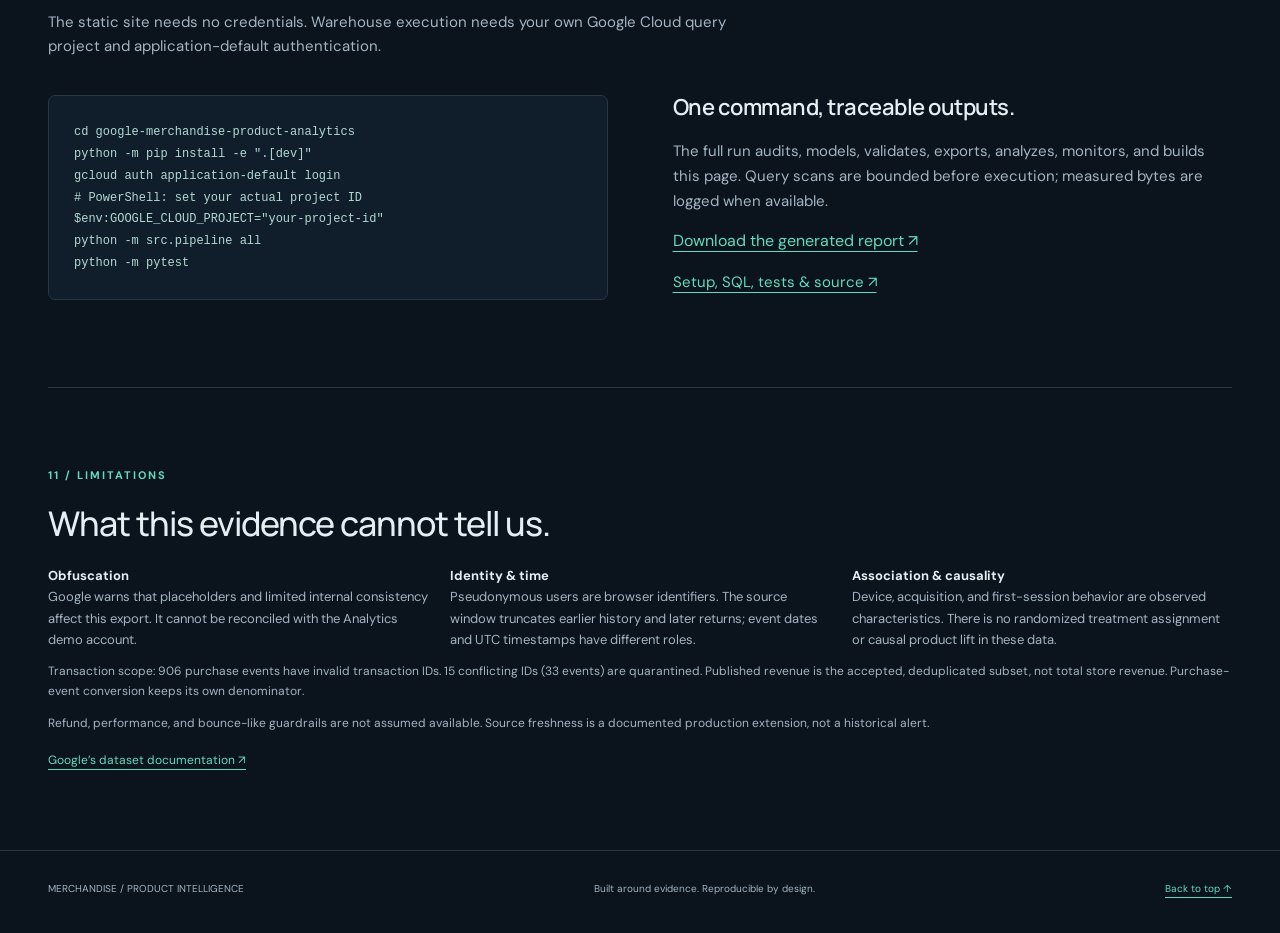
==== commit 7c775e8a: "Publish verified GA4 findings from the completed BigQuery pipeline" ====
--- a/site/index.html
+++ b/site/index.html
@@ -5,18 +5,19 @@
 <body><a class="skip" href="#decisions">Skip to decisions</a>
 <header><a class="brand" href="#"><span class="mark">m<span>↗</span></span> MERCHANDISE <small> / PRODUCT INTELLIGENCE</small></a><nav aria-label="Main"><a href="#funnel">Analysis</a><a href="#engineering">Engineering</a><a href="#reproduce">Reproduce ↗</a></nav></header>
 <main>
-<section class="hero"><div><p class="eyebrow">PRODUCT ANALYTICS & EXPERIMENTATION PLATFORM</p><h1>From event streams<br>to <em>product decisions.</em></h1><p class="intro">Where does the shopping journey break down—and what evidence would justify the next product change?</p><p class="subtle">Google Merchandise Store · GA4 public ecommerce export<br>2020–11–01 → 2021–01–31</p><div class="actions"><a class="button" href="#decisions">Explore the case study <span>↓</span></a><a class="text-link" href="https://github.com/Kohaningithub/google-merchandise-product-analytics/tree/main">Inspect the source ↗</a></div></div>
-<aside class="hero-card"><div class="card-top"><span class="dot"></span> EVIDENCE STATUS</div><h2>Built to measure. Awaiting data access.</h2><p>The warehouse queries and analysis workflow are implemented. BigQuery execution has not yet produced verified results in this environment.</p><div class="status-row"><span>Source</span><b>Real public GA4 dataset</b></div><div class="status-row"><span>Results</span><b>Not yet available</b></div><div class="status-row"><span>Experiment</span><b>Prospective design only</b></div><a href="report.json">Open the evidence artifact ↗</a></aside></section>
+<section class="hero"><div><p class="eyebrow">PRODUCT ANALYTICS & EXPERIMENTATION PLATFORM</p><h1>Product view to cart.<br><em>The next product test.</em></h1><p class="intro">14,380 of 77,020 eligible sessions progressed; 81.3% did not. End-to-end completion was 3.6%.</p><p class="subtle">Google Merchandise Store · GA4 public ecommerce export<br>2020–11–01 → 2021–01–31</p><div class="actions"><a class="button" href="#decisions">Explore the case study <span>↓</span></a><a class="text-link" href="https://github.com/Kohaningithub/google-merchandise-product-analytics/tree/main">Inspect the source ↗</a></div></div>
+<aside class="hero-card"><div class="card-top"><span class="dot"></span> OBSERVED GOOGLE MERCHANDISE STORE DATA</div><h2>Evidence for the next product decision.</h2><div class="status-row"><span>Events audited</span><b>4,295,584</b></div><div class="status-row"><span>Observed users / sessions</span><b>270,154 / 360,129</b></div><div class="status-row"><span>Validated transactions</span><b>4,436</b></div><div class="status-row"><span>Validated gross USD revenue</span><b>$306,678</b></div><p>Real historical observations. Prospective experiment design. Transaction exclusions are disclosed below.</p><a href="report.json">Inspect the generated evidence ↗</a></aside></section>
 <div class="stack" aria-label="Technology stack"><span>BigQuery</span><span>Advanced SQL</span><span>dbt</span><span>Python</span><span>Airflow</span><span>Product analytics</span></div>
 <section id="decisions"><div class="section-heading"><p class="eyebrow">01 / THE DECISION</p><h2>Evidence before recommendations.</h2><p>Funnel friction, repeat behavior, and changes in performance—connected to a concrete next action.</p></div>
-<div class="notice"><span class="notice-icon">↗</span><div><h3>No numerical findings are published yet.</h3><p>BigQuery application-default credentials and a query project are unavailable. No observed metrics have been generated. The next decision is to authenticate, run the audit, and verify whether the observed event coverage supports the proposed funnel. This page does not substitute synthetic behavior for missing evidence.</p><a href="#reproduce">View the one-time setup</a></div></div></section>
+<div class="cards"><article><p class="eyebrow">OBSERVED FINDING</p><h3>Largest drop-off: product view to cart</h3><p class="evidence">14,380 of 77,020 eligible sessions progressed; 81.3% did not. End-to-end completion was 3.6%.</p><p>This is the largest proportional loss in the observable sequence; it is not proof of avoidable UX friction.</p><p><strong>Next action</strong><br>Clarify availability and the add-to-cart action on product pages. Validate event order before testing.</p><small>Descriptive sequence, not a causal effect.</small><details><summary>Trace this finding</summary><code>inputs/mart_funnel.json</code><br><code>experiment.observed_bottleneck</code><br><a href="report.json">Generated report ↗</a></details></article><article><p class="eyebrow">OBSERVED FINDING</p><h3>Device checkout comparison</h3><p class="evidence">Mobile 54.74%; desktop 52.67%. Difference +2.06 percentage points.</p><p>Wilson intervals and eligible counts are available in the aggregate download.</p><p><strong>Next action</strong><br>Do not prioritize mobile checkout based on an assumed deficit; test the larger observed funnel bottleneck first.</p><small>Exploratory association; multiple segment comparisons are not confirmatory tests.</small><details><summary>Trace this finding</summary><code>inputs/mart_segments.json</code><br><code>segments</code><br><a href="report.json">Generated report ↗</a></details></article><article><p class="eyebrow">OBSERVED FINDING</p><h3>A real conversion change on 2021-01-22</h3><p class="evidence">Session conversion was 2.18%, versus 0.76% across prior matched weekdays. Device mix contributed -0.001 pp; within-device rates +1.417 pp.</p><p>The change remains visible against the two most recent matched weekdays; the full baseline includes holiday dates.</p><p><strong>Next action</strong><br>Review changes in traffic quality, product demand and instrumentation across devices. Do not attribute the change to a release without independent evidence.</p><small>Descriptive decomposition; no product incident or causal explanation is established.</small><details><summary>Trace this finding</summary><code>inputs/mart_segments.json</code><br><code>inputs/mart_daily_product_metrics.json</code><br><code>investigation</code><br><a href="report.json">Generated report ↗</a></details></article><article><p class="eyebrow">OBSERVED FINDING</p><h3>Return on the seventh day</h3><p class="evidence">1,966 of 250,712 eligible first-observed users returned on exact D7 (0.8%).</p><p>This is browser-level return behavior, not signup retention.</p><p><strong>Next action</strong><br>Compare mature cohorts and first-session behavior before planning retention interventions.</p><small>No claim that carting or purchasing causes return.</small><details><summary>Trace this finding</summary><code>inputs/mart_retention.json</code><br><a href="report.json">Generated report ↗</a></details></article><article><p class="eyebrow">PROSPECTIVE DESIGN</p><h3>A testable next product decision</h3><p class="evidence">The eligible-user baseline is 16.44%. A 10% relative MDE requires 8,293 users per arm at 80% power (~28 days), or 11,102 at 90% (~35 days).</p><p>Duration uses observed eligible traffic and full weeks; holiday seasonality limits forecasts.</p><p><strong>Next action</strong><br>Clarify availability and the add-to-cart action on product pages. Randomize users with persistent assignment.</p><small>Prospective design at two-sided 5% alpha and 50/50 allocation; no treatment result.</small><details><summary>Trace this finding</summary><code>inputs/mart_experiment.json</code><br><code>experiment</code><br><a href="report.json">Generated report ↗</a></details></article></div>
+</section>
 <section id="architecture"><div class="section-heading"><p class="eyebrow">02 / DATA & ARCHITECTURE</p><h2>A short path from source to decision.</h2><p>Transformations belong in SQL. Python adds statistical diagnostics. The site reads the resulting evidence.</p></div><div class="architecture" aria-label="Data pipeline"><div><small>INGEST</small><b>GA4 events</b><span>BigQuery public export</span></div><i>→</i><div><small>MODEL</small><b>SQL + dbt</b><span>Events · sessions · users</span></div><i>→</i><div><small>DIAGNOSE</small><b>Python</b><span>Metrics · monitoring · power</span></div><i>→</i><div><small>DECIDE</small><b>Static artifacts</b><span>JSON · CSV · charts</span></div></div><p class="caption">Airflow coordinates a manual historical replay with retries and a validation gate. Raw identifiers stay in BigQuery.</p></section>
-<section id="funnel" class="split"><div><p class="eyebrow">03 / ECOMMERCE FUNNEL</p><h2>Measure the journey.<br>Respect the denominator.</h2><p>The primary funnel counts sessions that reach each stage in strict timestamp order. User reach counts distinct observed users at each event, without assuming a sequence.</p><ul class="clean"><li>View item → add to cart → begin checkout → purchase</li><li>Equal timestamps do not establish event order.</li><li>Device, country, source / medium, and visitor-proxy comparisons use minimum samples.</li><li>Source coverage must pass before this sequence is published.</li></ul></div><div class="panel"><p class="eyebrow">ANALYSIS CONTRACT</p><h3>A missing stage is a measurement question.</h3><div class="journey"><span>view_item</span><span>add_to_cart</span><span>begin_checkout</span><span>purchase</span></div><p class="caption">Proposed sequence. Existence and counts remain unverified. Publication fails if a required event is absent.</p></div></section>
-<section id="retention" class="split"><div><p class="eyebrow">04 / RETENTION</p><h2>Who comes back?</h2><p>Exact-day return after first observation, grouped by mature cohorts, initial device, geography, acquisition fields, and first-session behavior.</p><p>Users without enough follow-up are excluded separately at each horizon. Initial behavior is frozen; lifetime purchases never become a historical cohort attribute.</p><p class="caption">First observation is not signup. Browser identifiers cannot establish cross-device loyalty.</p></div><div class="panel"><p class="eyebrow">CENSORING RULE</p><h3>Observe the whole window before counting a return.</h3><div class="formula">first_observed_date + horizon<br>≤ source_end_date</div><p>Heatmap cells appear only after the cohort counts have been generated and validated.</p></div></section>
-<section id="kpis"><div class="section-heading"><p class="eyebrow">05 / KPI FRAMEWORK</p><h2>A metric is a contract.</h2><p>Purchasing users is the north-star candidate. Funnel inputs explain reach; revenue and conversion describe outcomes. Coverage determines which guardrails are usable.</p></div><div class="table-wrap"><table><thead><tr><th>Metric / grain</th><th>Numerator</th><th>Denominator</th><th>Boundary</th></tr></thead><tbody><tr><td><strong>Purchasing users</strong><small>user × event date</small></td><td>Distinct valid users with purchase events</td><td>None</td><td>North-star candidate; browser IDs are not people. Daily counts are not additive across dates.<details><summary>SQL & exclusions</summary><code>COUNT(DISTINCT IF(valid_user AND event_name=&#39;purchase&#39;,user_pseudo_id,NULL))</code><p>Missing / placeholder user IDs</p></details></td></tr><tr><td><strong>Session conversion</strong><small>session start date</small></td><td>Sessions with a purchase event</td><td>Valid observed sessions</td><td>Includes purchases without valid transaction IDs; not an ordered funnel rate.<details><summary>SQL & exclusions</summary><code>SAFE_DIVIDE(COUNTIF(purchase_event),COUNT(*))</code><p>Missing user or session ID</p></details></td></tr><tr><td><strong>Checkout completion</strong><small>ordered session funnel</small></td><td>Sessions reaching ordered purchase</td><td>Sessions reaching ordered checkout</td><td>Conservative observable sequence; instrumentation gaps may resemble dropoff.<details><summary>SQL & exclusions</summary><code>SAFE_DIVIDE(COUNTIF(purchase_ts IS NOT NULL),COUNTIF(checkout_ts IS NOT NULL))</code><p>Missing earlier stages and equal-time transitions</p></details></td></tr><tr><td><strong>Revenue per active user</strong><small>event / purchase date</small></td><td>Deduplicated observed transaction USD revenue</td><td>Distinct valid active users</td><td>Revenue includes transactions without valid users. Withhold decision use if missing revenue or identity coverage is material.<details><summary>SQL & exclusions</summary><code>SAFE_DIVIDE(revenue_usd,users)</code><p>Invalid transaction IDs; missing USD not imputed</p></details></td></tr><tr><td><strong>Average order value</strong><small>transaction / purchase date</small></td><td>Observed USD revenue</td><td>Valid distinct transactions</td><td>Incomplete if any transaction revenue is missing; gross purchase value, not net refunds.<details><summary>SQL & exclusions</summary><code>SAFE_DIVIDE(revenue_usd,transactions)</code><p>Invalid IDs</p></details></td></tr><tr><td><strong>Exact-day retention</strong><small>first-observed cohort × horizon</small></td><td>Eligible users active on exact day N</td><td>Users with N complete days available</td><td>First observation is not acquisition or signup. Historical left censoring remains.<details><summary>SQL & exclusions</summary><code>SAFE_DIVIDE(returned_users,eligible_users)</code><p>Right-censored users</p></details></td></tr><tr><td><strong>Funnel inputs</strong><small>session</small></td><td>Sessions with product view / cart / checkout events</td><td>Valid sessions for rates</td><td>Unordered presence inputs differ from ordered funnel stage counts.<details><summary>SQL & exclusions</summary><code>COUNTIF(viewed_item), COUNTIF(added_cart), COUNTIF(began_checkout)</code><p>Invalid session IDs</p></details></td></tr><tr><td><strong>Transaction rate</strong><small>session</small></td><td>Deduplicated transactions linked to valid sessions</td><td>Valid sessions</td><td>Can exceed one; do not label as conversion probability.<details><summary>SQL & exclusions</summary><code>SAFE_DIVIDE(SUM(transactions),COUNT(*))</code><p>Unlinked transactions</p></details></td></tr></tbody></table></div></section>
-<section id="monitoring" class="split"><div><p class="eyebrow">06 / MONITORING</p><h2>Notice a change.<br>Then investigate.</h2><p>A trailing median and median absolute deviation identify unusual users, sessions, conversion, transactions, revenue, and checkout completion. The current day never enters its own baseline.</p><p>Short history and repeated comparisons limit interpretation. Flags open an investigation; they do not establish an outage.</p></div><div class="panel"><p class="eyebrow">HISTORICAL REPLAY</p><h3>No incident has been asserted.</h3><p>The detector is ready to evaluate real daily aggregates. Missing measurements are not zero, and a static historical source does not trigger a freshness alert.</p></div></section>
-<section id="diagnosis"><div class="section-heading"><p class="eyebrow">07 / ROOT-CAUSE INVESTIGATION</p><h2>Was it the audience—or behavior within it?</h2><p>A symmetric rate decomposition separates changes in segment composition from changes in segment conversion. Contributions reconcile exactly to the overall rate change.</p></div><div class="decomposition"><span>Overall rate change</span><b>=</b><span>Traffic mix effect</span><b>+</b><span>Within-segment rate effect</span></div><p class="caption">A case is selected from a real conversion flag. Until observed aggregates exist, there is no defensible period to diagnose.</p><p class="caption">Dimensions are separate views of the same change, not additive causes. Product-category coverage is audited separately at transaction grain.</p></section>
-<section id="experiment" class="split"><div><p class="eyebrow">08 / PROSPECTIVE EXPERIMENT</p><h2>Design the next decision.</h2><p>Choose the largest adequately observed stage dropoff and propose a focused product change. Persist assignment at the user level and measure the next stage in the first eligible session.</p><p>Baseline, sample size, and duration come from eligible-user aggregates—not session counts substituted into a user-randomized test.</p><a class="text-link" href="https://github.com/Kohaningithub/google-merchandise-product-analytics/blob/main/docs/experiment-design.md">Read the experiment protocol ↗</a></div><div class="panel"><p class="eyebrow">DESIGN · NO TREATMENT RESULTS</p><h3>Power follows the measured baseline.</h3><p>Sample-size and duration scenarios will appear after execution. No uplift, treatment performance, or experimental outcome has been invented.</p></div></section>
+<section id="funnel" class="split"><div><p class="eyebrow">03 / ECOMMERCE FUNNEL</p><h2>Measure the journey.<br>Respect the denominator.</h2><p>The primary funnel counts sessions that reach each stage in strict timestamp order. User reach counts distinct observed users at each event, without assuming a sequence.</p><ul class="clean"><li>View item → add to cart → begin checkout → purchase</li><li>Equal timestamps do not establish event order.</li><li>Device, country, source / medium, and visitor-proxy comparisons use minimum samples.</li><li>All stages were observed; strict ordering excludes tied or missing transitions.</li></ul></div><div class="panel"><img src="funnel.svg" alt="Ordered session funnel counts"><p class="caption">4,848 sessions contained a purchase event; the strict funnel counts only complete ordered journeys.</p><a href="funnel.csv">Download funnel counts and denominators ↗</a></div></section>
+<section id="retention" class="split"><div><p class="eyebrow">04 / RETENTION</p><h2>Who comes back?</h2><p>Exact-day return after first observation, grouped by mature cohorts, initial device, geography, acquisition fields, and first-session behavior.</p><p>Users without enough follow-up are excluded separately at each horizon. Initial behavior is frozen; lifetime purchases never become a historical cohort attribute.</p><p class="caption">First observation is not signup. Browser identifiers cannot establish cross-device loyalty.</p></div><div class="panel"><img src="retention.svg" alt="Exact-day retention by first-observed week"><p class="caption">Cells use eligible users only; blank cells are censored or below the sample threshold. Partially mature weeks can have different denominators by horizon.</p><a href="retention.csv">Inspect retention cohorts ↗</a></div></section>
+<section id="kpis"><div class="section-heading"><p class="eyebrow">05 / KPI FRAMEWORK</p><h2>A metric is a contract.</h2><p>Purchasing users is the north-star candidate. Funnel inputs explain reach; revenue and conversion describe outcomes. Coverage determines which guardrails are usable.</p></div><div class="table-wrap"><table><thead><tr><th>Metric / grain</th><th>Numerator</th><th>Denominator</th><th>Boundary</th></tr></thead><tbody><tr><td><strong>Purchasing users</strong><small>user × event date</small></td><td>Distinct valid users with purchase events</td><td>None</td><td>North-star candidate; browser IDs are not people. Daily counts are not additive across dates.<details><summary>SQL & exclusions</summary><code>COUNT(DISTINCT IF(valid_user AND event_name=&#39;purchase&#39;,user_pseudo_id,NULL))</code><p>Missing / placeholder user IDs</p></details></td></tr><tr><td><strong>Session conversion</strong><small>session start date</small></td><td>Sessions with a purchase event</td><td>Valid observed sessions</td><td>Includes purchases without valid transaction IDs; not an ordered funnel rate.<details><summary>SQL & exclusions</summary><code>SAFE_DIVIDE(COUNTIF(purchase_event),COUNT(*))</code><p>Missing user or session ID</p></details></td></tr><tr><td><strong>Checkout completion</strong><small>ordered session funnel</small></td><td>Sessions reaching ordered purchase</td><td>Sessions reaching ordered checkout</td><td>Conservative observable sequence; instrumentation gaps may resemble dropoff.<details><summary>SQL & exclusions</summary><code>SAFE_DIVIDE(COUNTIF(purchase_ts IS NOT NULL),COUNTIF(checkout_ts IS NOT NULL))</code><p>Missing earlier stages and equal-time transitions</p></details></td></tr><tr><td><strong>Revenue per active user</strong><small>event / purchase date</small></td><td>Deduplicated observed transaction USD revenue</td><td>Distinct valid active users</td><td>Revenue includes transactions without valid users. Withhold decision use if missing revenue or identity coverage is material.<details><summary>SQL & exclusions</summary><code>SAFE_DIVIDE(revenue_usd,users)</code><p>Invalid or conflicting transaction IDs; missing USD not imputed</p></details></td></tr><tr><td><strong>Average order value</strong><small>transaction / purchase date</small></td><td>Observed USD revenue</td><td>Valid distinct transactions</td><td>Incomplete if any transaction revenue is missing; gross purchase value, not net refunds.<details><summary>SQL & exclusions</summary><code>SAFE_DIVIDE(revenue_usd,transactions)</code><p>Invalid or conflicting transaction IDs</p></details></td></tr><tr><td><strong>Exact-day retention</strong><small>first-observed cohort × horizon</small></td><td>Eligible users active on exact day N</td><td>Users with N complete days available</td><td>First observation is not acquisition or signup. Historical left censoring remains.<details><summary>SQL & exclusions</summary><code>SAFE_DIVIDE(returned_users,eligible_users)</code><p>Right-censored users</p></details></td></tr><tr><td><strong>Funnel inputs</strong><small>session</small></td><td>Sessions with product view / cart / checkout events</td><td>Valid sessions for rates</td><td>Unordered presence inputs differ from ordered funnel stage counts.<details><summary>SQL & exclusions</summary><code>COUNTIF(viewed_item), COUNTIF(added_cart), COUNTIF(began_checkout)</code><p>Invalid session IDs</p></details></td></tr><tr><td><strong>Transaction rate</strong><small>session</small></td><td>Deduplicated transactions linked to valid sessions</td><td>Valid sessions</td><td>Can exceed one; do not label as conversion probability.<details><summary>SQL & exclusions</summary><code>SAFE_DIVIDE(SUM(transactions),COUNT(*))</code><p>Unlinked transactions</p></details></td></tr></tbody></table></div></section>
+<section id="monitoring" class="split"><div><p class="eyebrow">06 / MONITORING</p><h2>Notice a change.<br>Then investigate.</h2><p>A trailing median and median absolute deviation identify unusual users, sessions, conversion, transactions, revenue, and checkout completion. The current day never enters its own baseline.</p><p>Short history and repeated comparisons limit interpretation. Flags open an investigation; they do not establish an outage.</p></div><div class="panel"><h3>10 historical flags</h3><div class="scroll"><table><thead><tr><th>Date</th><th>Metric</th><th>Robust score</th></tr></thead><tbody><tr><td>2020-12-08</td><td>users</td><td>4.81</td></tr><tr><td>2020-12-08</td><td>sessions</td><td>4.05</td></tr><tr><td>2021-01-20</td><td>session_conversion</td><td>6.81</td></tr><tr><td>2021-01-22</td><td>session_conversion</td><td>7.83</td></tr><tr><td>2021-01-20</td><td>transactions</td><td>4.97</td></tr><tr><td>2021-01-22</td><td>transactions</td><td>5.69</td></tr><tr><td>2021-01-19</td><td>revenue_usd</td><td>3.55</td></tr><tr><td>2021-01-20</td><td>revenue_usd</td><td>7.75</td></tr><tr><td>2021-01-21</td><td>revenue_usd</td><td>4.22</td></tr><tr><td>2021-01-22</td><td>revenue_usd</td><td>5.43</td></tr></tbody></table></div></div></section>
+<section id="diagnosis"><div class="section-heading"><p class="eyebrow">07 / ROOT-CAUSE INVESTIGATION</p><h2>Was it the audience—or behavior within it?</h2><p>A symmetric rate decomposition separates changes in segment composition from changes in segment conversion. Contributions reconcile exactly to the overall rate change.</p></div><div class="decomposition"><span>Overall rate change</span><b>=</b><span>Traffic mix effect</span><b>+</b><span>Within-segment rate effect</span></div><p>Descriptive investigation; neither cause nor outage established.</p><p><strong>2021-01-22</strong>: 89 purchase sessions / 4,089 sessions. Baseline: 100 / 13,150 across 2021-01-15, 2021-01-08, 2021-01-01, 2020-12-25.</p><p class="caption">The two most recent matched weekdays give a 0.87% comparison rate. The change persists when the older holiday dates are omitted. Table entries decompose session conversion, in percentage points.</p><div class="table-wrap"><table><thead><tr><th>Dimension</th><th>Total Δ (pp)</th><th>Mix (pp)</th><th>Within (pp)</th></tr></thead><tbody><tr><td>source_medium</td><td>+1.416</td><td>+0.030</td><td>+1.386</td></tr><tr><td>country</td><td>+1.416</td><td>+0.006</td><td>+1.411</td></tr><tr><td>device</td><td>+1.416</td><td>-0.001</td><td>+1.417</td></tr><tr><td>visitor_type</td><td>+1.416</td><td>+0.199</td><td>+1.217</td></tr></tbody></table></div><p class="caption">Dimensions are separate views of the same change, not additive causes. Product-category coverage is audited separately at transaction grain.</p></section>
+<section id="experiment" class="split"><div><p class="eyebrow">08 / PROSPECTIVE EXPERIMENT</p><h2>Design the next decision.</h2><p>The largest observed stage dropoff defines the candidate product change. Persist assignment at the user level and measure the next stage in the first eligible session.</p><p>Baseline, sample size, and duration come from eligible-user aggregates—not session counts substituted into a user-randomized test.</p><a class="text-link" href="https://github.com/Kohaningithub/google-merchandise-product-analytics/blob/main/docs/experiment-design.md">Read the experiment protocol ↗</a></div><div class="panel"><p class="eyebrow">DESIGN · NO TREATMENT RESULTS</p><h3>Product view to cart</h3><p>Clarify availability and the add-to-cart action on product pages.</p><p>Prospective design; no experiment was run</p><p>Observed eligible-user baseline: 16.44%. Planned relative MDE: 10%.</p><table><thead><tr><th>Power</th><th>Users / arm</th><th>Days</th></tr></thead><tbody><tr><td>80%</td><td>8293</td><td>28</td></tr><tr><td>90%</td><td>11102</td><td>35</td></tr></tbody></table><p>9990 progressions / 60,777 first-eligible users across 91 days (667.9 users/day).</p><p>Investigate the largest observed ordered-session dropoff; user-level power planning uses a separately aligned eligibility baseline.</p></div></section>
 <section id="engineering"><div class="section-heading"><p class="eyebrow">09 / ANALYTICS ENGINEERING</p><h2>Reusable models. Explicit failure modes.</h2></div><div class="cards"><article><h3>Grain by design</h3><p>Source rows → one session → one user → one valid transaction. Aggregate marts retain their own denominators.</p><code>stg_events<br>int_sessions · int_users<br>fct_purchases<br>mart_*</code></article><article><h3>A publication gate</h3><p>Unique keys, event reconciliation, transaction conflicts, chronological consistency, retention bounds, and funnel nesting stop invalid results from reaching the site.</p></article><article><h3>Reproducible orchestration</h3><p>Canonical SQL generates dbt models. A manual Airflow replay logs stages and retries failures. Query hashes and processed bytes accompany each local warehouse execution.</p></article></div></section>
 <section id="reproduce"><div class="section-heading"><p class="eyebrow">10 / REPRODUCIBILITY</p><h2>Inspect it. Run it. Challenge it.</h2><p>The static site needs no credentials. Warehouse execution needs your own Google Cloud query project and application-default authentication.</p></div><div class="split"><pre><code>cd google-merchandise-product-analytics
 python -m pip install -e ".[dev]"
@@ -25,5 +26,5 @@
 $env:GOOGLE_CLOUD_PROJECT="your-project-id"
 python -m src.pipeline all
 python -m pytest</code></pre><div><h3>One command, traceable outputs.</h3><p>The full run audits, models, validates, exports, analyzes, monitors, and builds this page. Query scans are bounded before execution; measured bytes are logged when available.</p><a href="report.json">Download the generated report ↗</a><p><a href="https://github.com/Kohaningithub/google-merchandise-product-analytics/tree/main">Setup, SQL, tests & source ↗</a></p></div></div></section>
-<section id="limitations" class="limitations"><p class="eyebrow">11 / LIMITATIONS</p><h2>What this evidence cannot tell us.</h2><div class="cards"><p><strong>Obfuscation</strong><br>Google warns that placeholders and limited internal consistency affect this export. It cannot be reconciled with the Analytics demo account.</p><p><strong>Identity & time</strong><br>Pseudonymous users are browser identifiers. The source window truncates earlier history and later returns; event dates and UTC timestamps have different roles.</p><p><strong>Association & causality</strong><br>Device, acquisition, and first-session behavior are observed characteristics. There is no randomized treatment assignment or causal product lift in these data.</p></div><p class="caption">Refund, performance, and bounce-like guardrails are not assumed available. Source freshness is a documented production extension, not a historical alert.</p><a href="https://developers.google.com/analytics/bigquery/web-ecommerce-demo-dataset">Google’s dataset documentation ↗</a></section>
+<section id="limitations" class="limitations"><p class="eyebrow">11 / LIMITATIONS</p><h2>What this evidence cannot tell us.</h2><div class="cards"><p><strong>Obfuscation</strong><br>Google warns that placeholders and limited internal consistency affect this export. It cannot be reconciled with the Analytics demo account.</p><p><strong>Identity & time</strong><br>Pseudonymous users are browser identifiers. The source window truncates earlier history and later returns; event dates and UTC timestamps have different roles.</p><p><strong>Association & causality</strong><br>Device, acquisition, and first-session behavior are observed characteristics. There is no randomized treatment assignment or causal product lift in these data.</p></div><p class="caption">Transaction scope: 906 purchase events have invalid transaction IDs. 15 conflicting IDs (33 events) are quarantined. Published revenue is the accepted, deduplicated subset, not total store revenue. Purchase-event conversion keeps its own denominator.</p><p class="caption">Refund, performance, and bounce-like guardrails are not assumed available. Source freshness is a documented production extension, not a historical alert.</p><a href="https://developers.google.com/analytics/bigquery/web-ecommerce-demo-dataset">Google’s dataset documentation ↗</a></section>
 </main><footer><span>MERCHANDISE / PRODUCT INTELLIGENCE</span><span>Built around evidence. Reproducible by design.</span><a href="#">Back to top ↑</a></footer></body></html>
--- a/site/styles.css
+++ b/site/styles.css
@@ -1,2 +1,5 @@
 @import url('https://fonts.googleapis.com/css2?family=DM+Sans:wght@400;500;600;700&family=Manrope:wght@400;500;600;700;800&display=swap');
 :root{--bg:#0b141d;--panel:#101e2b;--line:#283744;--ink:#e5eef3;--muted:#a4b4c2;--accent:#64d9bd;--warm:#ebc394}*{box-sizing:border-box}html{scroll-behavior:smooth;scroll-padding-top:30px}body{margin:0;background:var(--bg);color:var(--ink);font-family:'DM Sans',sans-serif;line-height:1.65}a{color:var(--accent);text-underline-offset:5px}a:hover{color:white}a:focus-visible,summary:focus-visible{outline:2px solid var(--warm);outline-offset:6px}.skip{position:absolute;left:20px;top:-80px;background:var(--bg);padding:15px}.skip:focus{top:10px}header,main,footer{max-width:1280px;margin:auto;padding:0 48px}header{height:100px;display:flex;align-items:center;justify-content:space-between;border-bottom:1px solid var(--line)}.brand{text-decoration:none;color:var(--ink);font-size:12px;font-weight:700;letter-spacing:1px;display:flex;align-items:center;gap:14px}.brand small{font-size:10px;color:var(--muted)}.mark{font:800 29px Manrope;position:relative}.mark span{font-size:18px;color:var(--accent)}nav{display:flex;gap:25px;font-size:13px}nav a{text-decoration:none;color:var(--muted)}section{padding:78px 0;border-bottom:1px solid var(--line)}.hero{display:grid;grid-template-columns:1.45fr 1fr;gap:65px;padding:86px 0 70px;align-items:center;border:0}.eyebrow{color:var(--accent);font-size:11px;letter-spacing:2px;font-weight:700;margin:0 0 18px}h1,h2,h3{font-family:Manrope,sans-serif;line-height:1.18;letter-spacing:-1px}h1{font-size:clamp(38px,4.5vw,60px);font-weight:500;margin:0 0 25px}h1 em{font-style:normal;color:var(--accent)}h2{font-size:34px;font-weight:500;margin:0 0 22px}h3{font-size:22px;font-weight:600;letter-spacing:-.5px;margin:0 0 18px}p{color:var(--muted);font-size:15px}p strong{color:var(--ink)}.intro{font-size:18px;max-width:580px}.subtle{font-size:12px}.actions{display:flex;align-items:center;gap:25px;margin-top:30px}.button{display:inline-flex;gap:24px;padding:12px 19px;background:var(--accent);color:#0b2523;text-decoration:none;font-size:13px;font-weight:700;border-radius:4px}.button:hover{background:#a2ecd9;color:#0b2523}.text-link{font-size:13px}.hero-card{background:linear-gradient(135deg,#182c3b,#11202a);border:1px solid #365046;padding:30px;border-radius:10px;box-shadow:0 20px 60px #0003}.card-top{display:flex;align-items:center;gap:8px;font-size:10px;letter-spacing:1.5px;color:var(--accent);margin-bottom:28px}.dot{height:6px;width:6px;border-radius:50%;background:var(--accent)}.hero-card h2{font-size:28px}.hero-card p{font-size:13px}.status-row{display:flex;justify-content:space-between;gap:12px;border-top:1px solid #ffffff14;padding:12px 0;font-size:11px}.status-row span{color:var(--muted)}.status-row b{font-weight:500}.hero-card a{font-size:11px;display:block;margin-top:16px}.stack{display:flex;justify-content:space-between;padding:25px 0;border-top:1px solid var(--line);border-bottom:1px solid var(--line);font-size:13px;color:var(--muted);gap:18px;flex-wrap:wrap}.section-heading{max-width:690px;margin-bottom:36px}.cards{display:grid;grid-template-columns:repeat(3,1fr);gap:22px}.cards article,.panel{padding:28px;background:var(--panel);border:1px solid var(--line);border-radius:7px}.cards article p,.cards article small{font-size:13px}.cards article small{color:var(--warm)}.evidence{color:var(--ink)}.notice{display:flex;gap:26px;padding:30px;border:1px solid #665640;background:#211e1a;border-radius:7px}.notice-icon{color:var(--warm);font-size:28px}.notice h3{color:var(--warm);font-size:21px}.notice p{margin-bottom:12px;max-width:900px}.notice a{font-size:13px}.architecture{display:flex;align-items:center;gap:18px}.architecture>div{flex:1;background:var(--panel);border:1px solid var(--line);padding:25px 19px;border-radius:5px}.architecture small,.architecture b,.architecture span{display:block}.architecture small{color:var(--accent);font-size:9px;letter-spacing:1.5px}.architecture b{font-size:18px;margin:8px 0}.architecture span{color:var(--muted);font-size:11px}.architecture i{color:var(--accent);font-style:normal}.caption{font-size:12px}.split{display:grid;grid-template-columns:1fr 1fr;gap:65px;align-items:start}.clean{padding-left:18px;color:var(--muted);font-size:14px}.clean li{margin:12px 0}.journey{display:grid;gap:10px;margin:25px 0}.journey span{padding:9px 15px;border-left:2px solid var(--accent);background:#18313a;color:var(--accent);font:12px monospace}.panel img{width:100%;height:auto}.panel>a{font-size:12px}.formula{font-family:monospace;color:var(--accent);font-size:16px;padding:25px 0}.table-wrap{overflow:auto}table{border-collapse:collapse;width:100%;font-size:12px;text-align:left}th{color:var(--accent);font-size:11px;font-weight:500;letter-spacing:.3px;padding:16px 12px;border-bottom:1px solid #52616b}td{padding:18px 12px;color:var(--muted);border-bottom:1px solid var(--line);vertical-align:top;min-width:120px}td strong{color:var(--ink);font-weight:500}td small{display:block;margin-top:5px;font-size:11px}details{margin-top:10px}summary{color:var(--accent);cursor:pointer}code{font-size:12px;color:#b2d9d2;overflow-wrap:anywhere}details code{display:block;margin-top:10px}.scroll{max-height:300px;overflow:auto}.decomposition{display:flex;align-items:center;justify-content:space-around;gap:20px;padding:30px;background:var(--panel);border:1px solid var(--line);border-radius:7px;font-family:Manrope;font-size:19px}.decomposition b{color:var(--accent);font-weight:400}pre{background:var(--panel);border:1px solid var(--line);border-radius:7px;padding:25px;margin:0;overflow:auto}pre code{font-size:12px}.limitations{border-bottom:0}.limitations .cards p{font-size:13px;margin:0}.limitations>a{font-size:12px}footer{border-top:1px solid var(--line);display:flex;justify-content:space-between;gap:25px;padding-top:30px;padding-bottom:35px;color:var(--muted);font-size:10px}@media(max-width:1000px){header,main,footer{padding-left:26px;padding-right:26px}.brand small{display:none}.hero{gap:30px}.actions{flex-wrap:wrap}.split{gap:30px}.architecture{gap:8px}.architecture>div{padding:18px 10px}.cards{gap:14px}.cards article{padding:20px}}@media(max-width:720px){header{height:80px}nav{gap:14px}nav a:first-child{display:none}.brand{font-size:10px}.hero,.split{grid-template-columns:1fr;gap:30px}.hero{padding:55px 0 40px}h1{font-size:43px}h2{font-size:29px}section{padding:50px 0}.cards{grid-template-columns:1fr}.architecture{display:grid;grid-template-columns:1fr}.architecture i{text-align:center;transform:rotate(90deg)}.stack{justify-content:start;gap:12px 25px}.decomposition{flex-direction:column;gap:10px;font-size:18px}footer{flex-direction:column;gap:12px}.notice{padding:22px;gap:15px}.table-wrap table{min-width:720px}}@media(prefers-reduced-motion:reduce){html{scroll-behavior:auto}}
+
+.hero{padding-top:48px;padding-bottom:44px}.hero h1{font-size:clamp(36px,4vw,52px)}.hero-card .status-row{font-size:12px}.cards details{font-size:11px}.cards details code{font-size:10px}.cards details a{font-size:11px}
+.split > *, .hero > *, .cards > * { min-width: 0; } .panel { max-width: 100%; overflow-x: auto; }
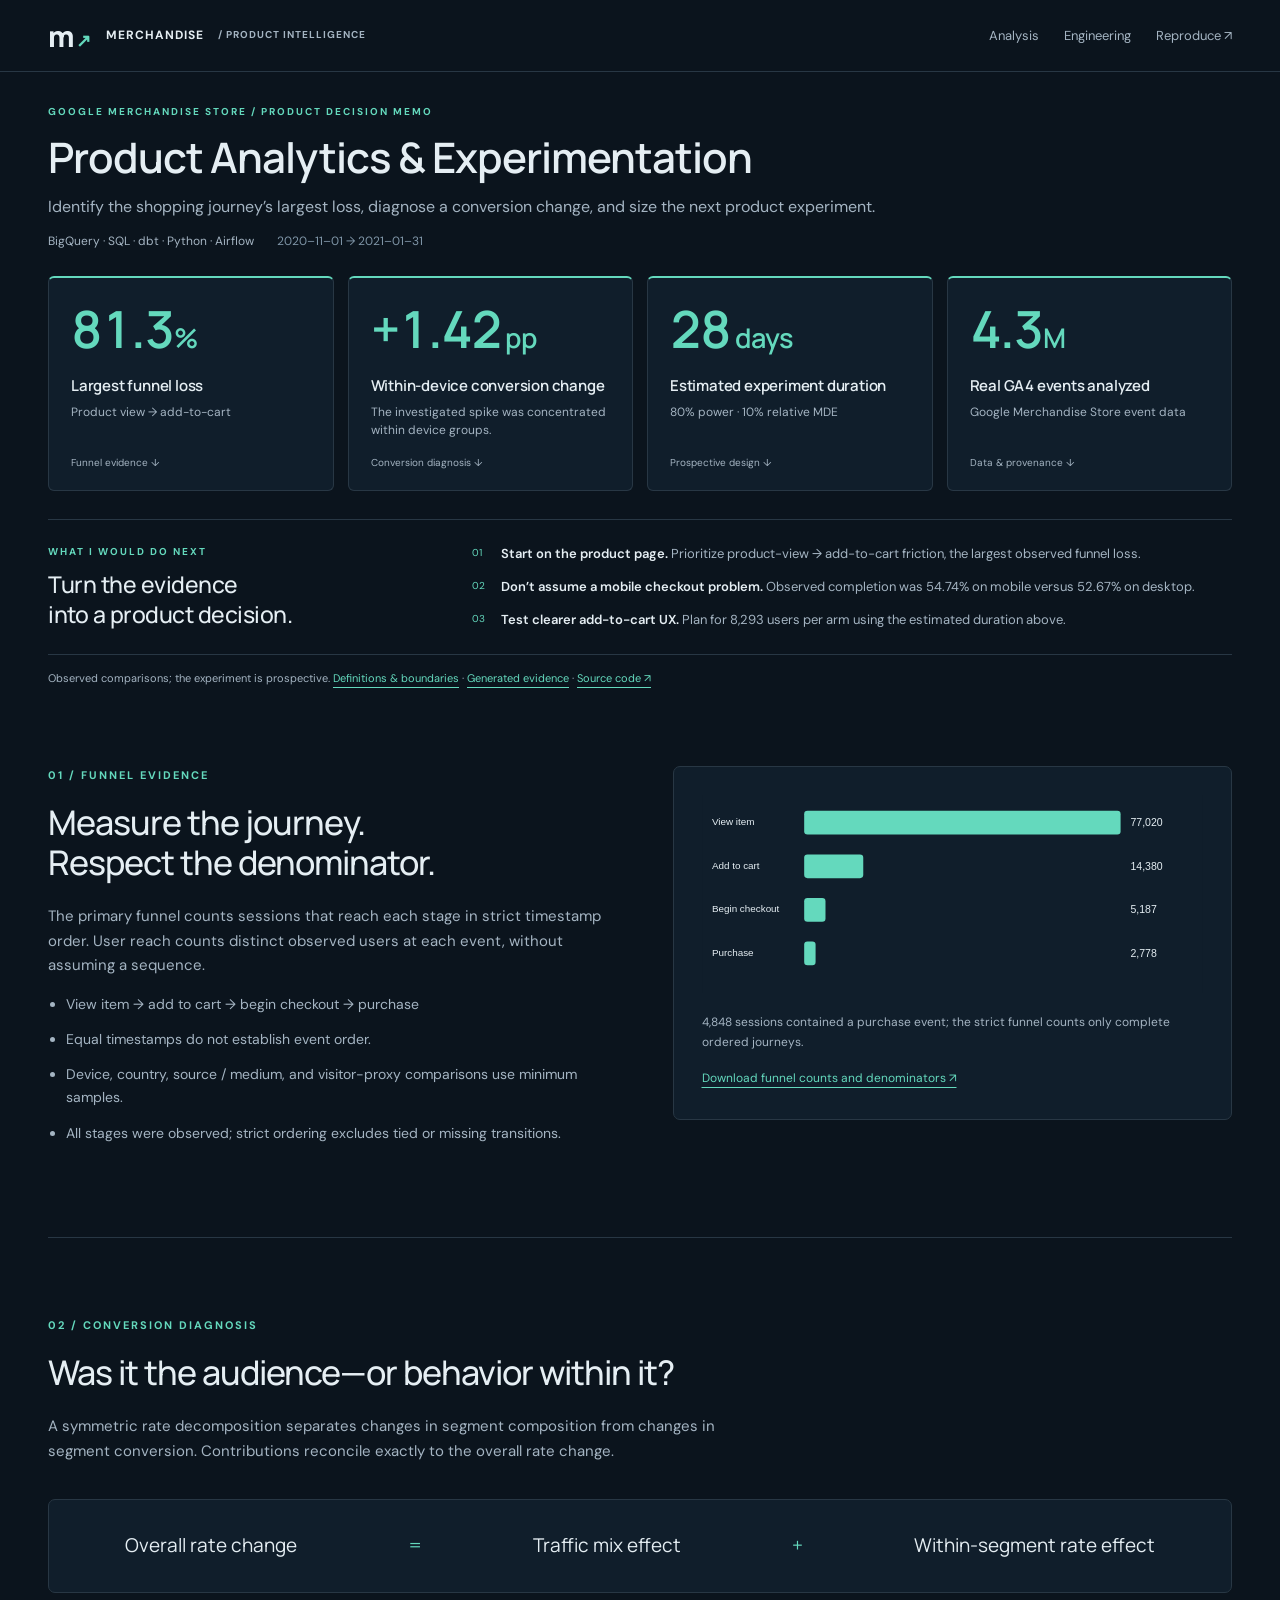
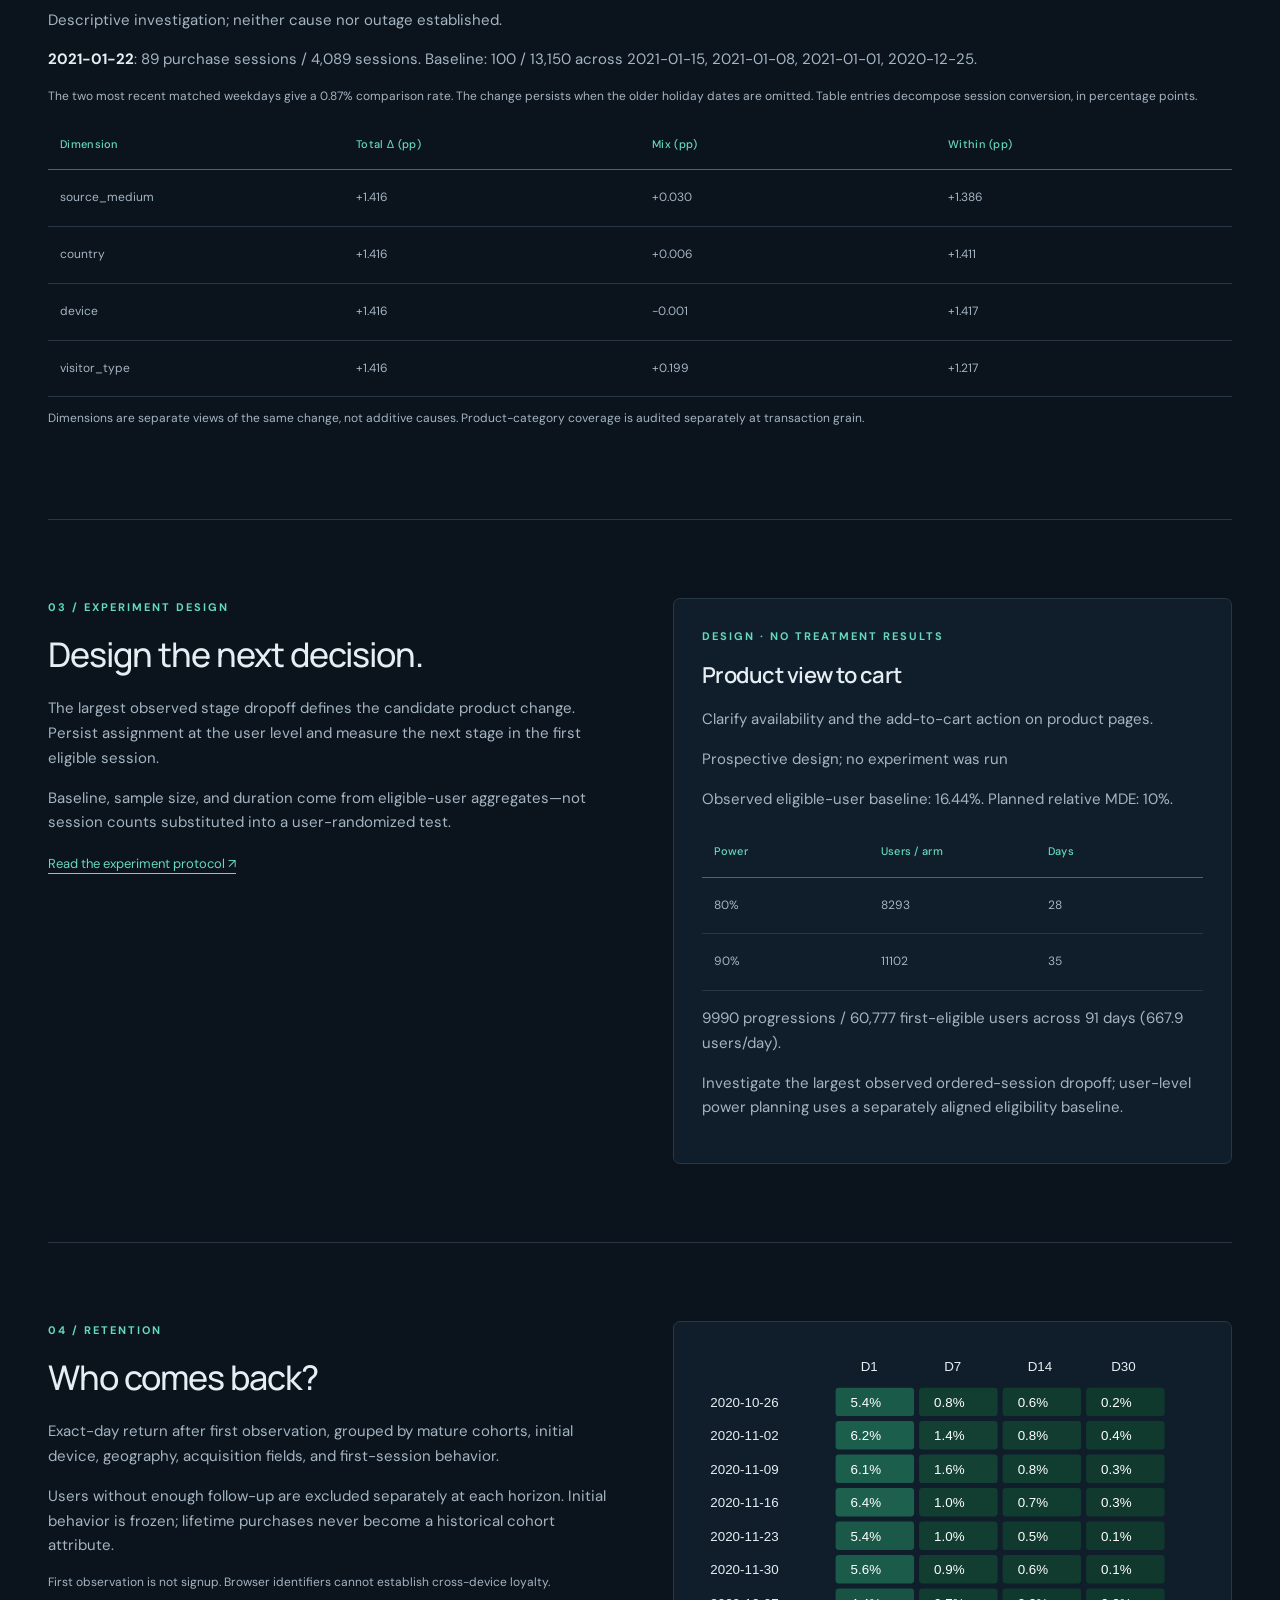
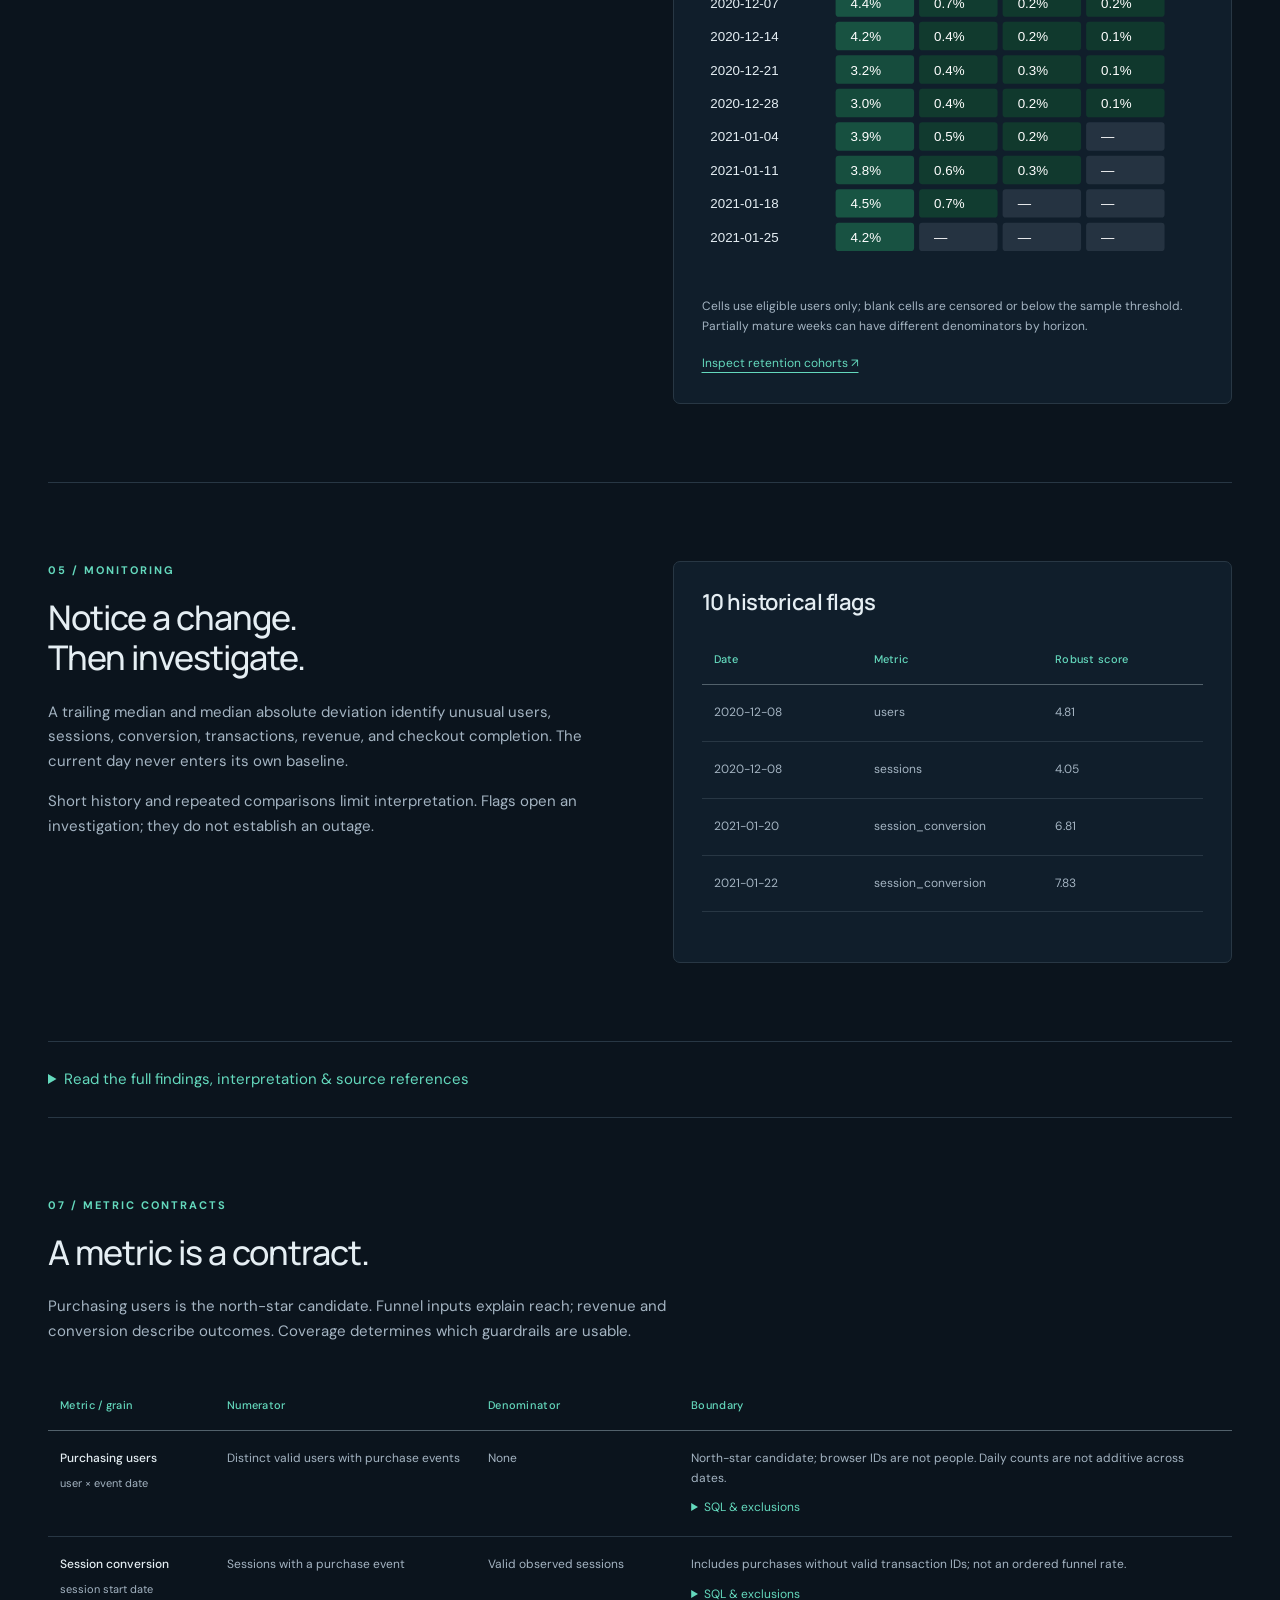
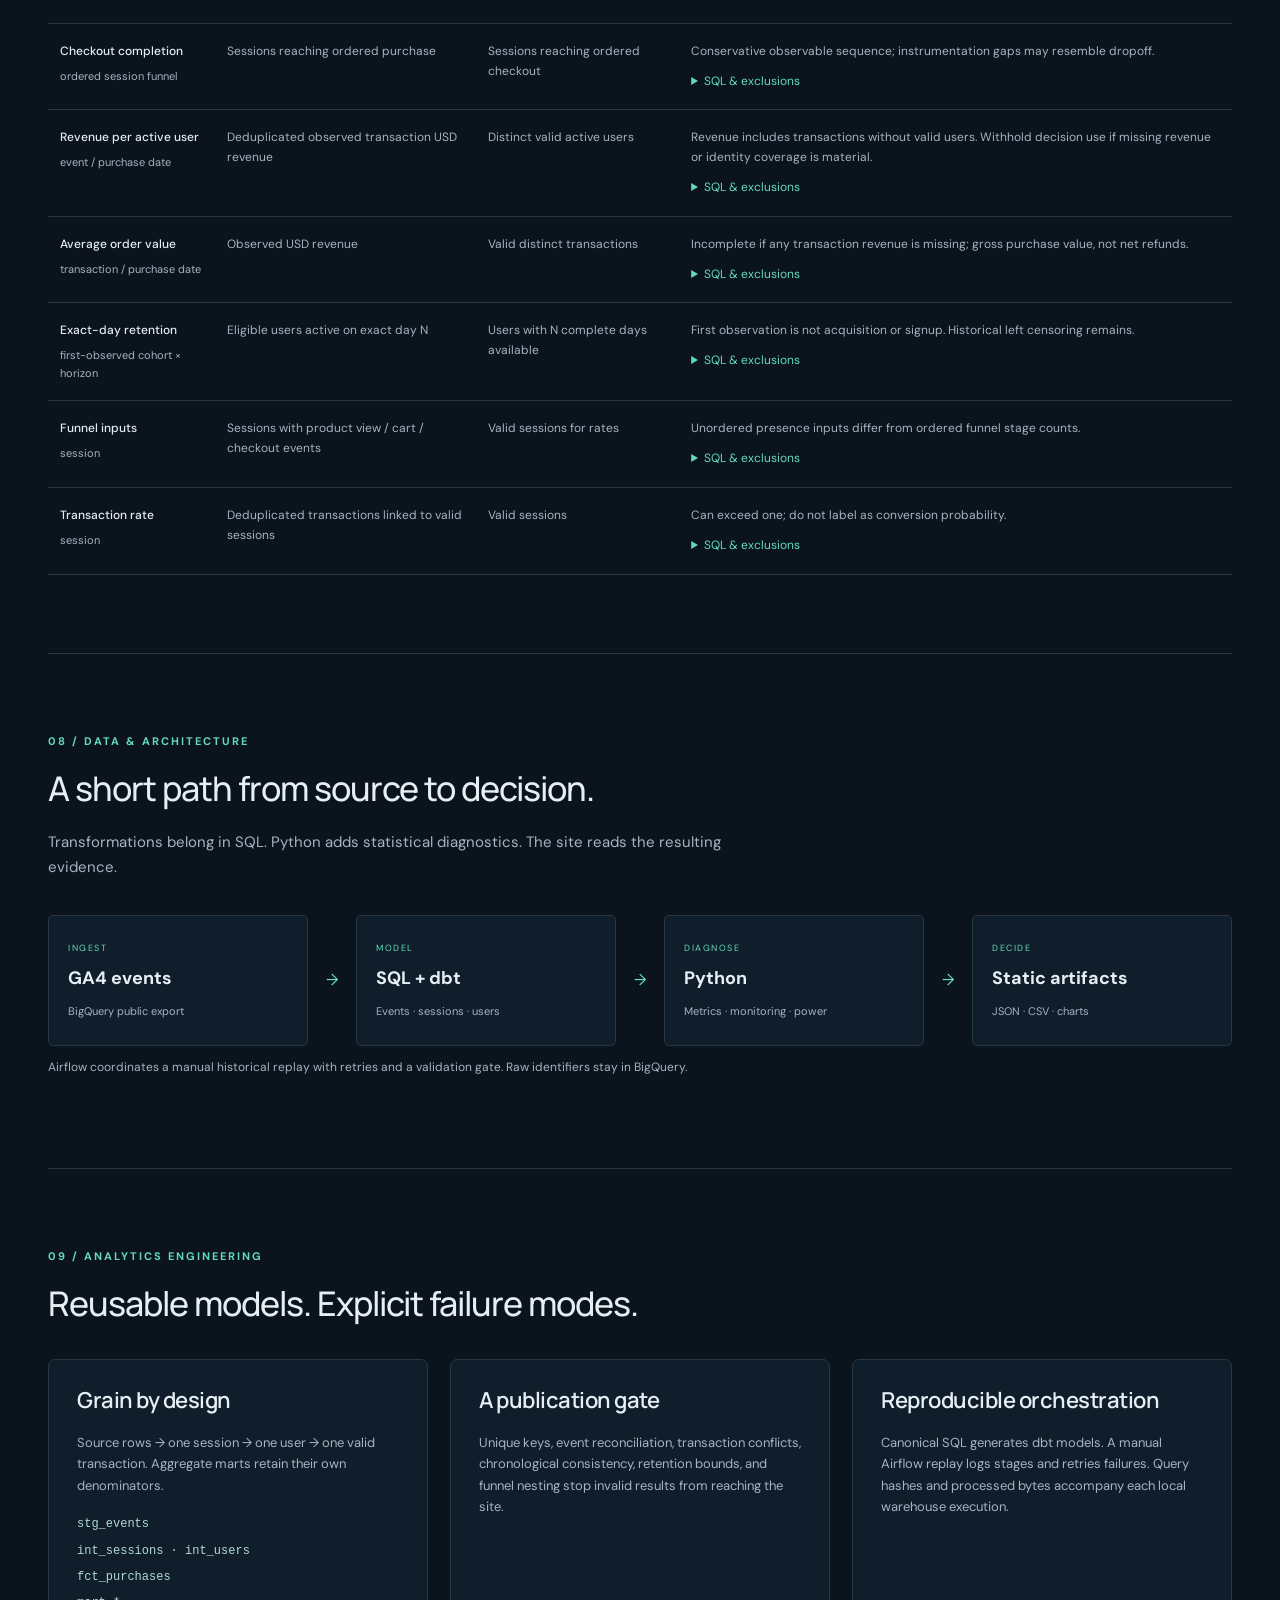
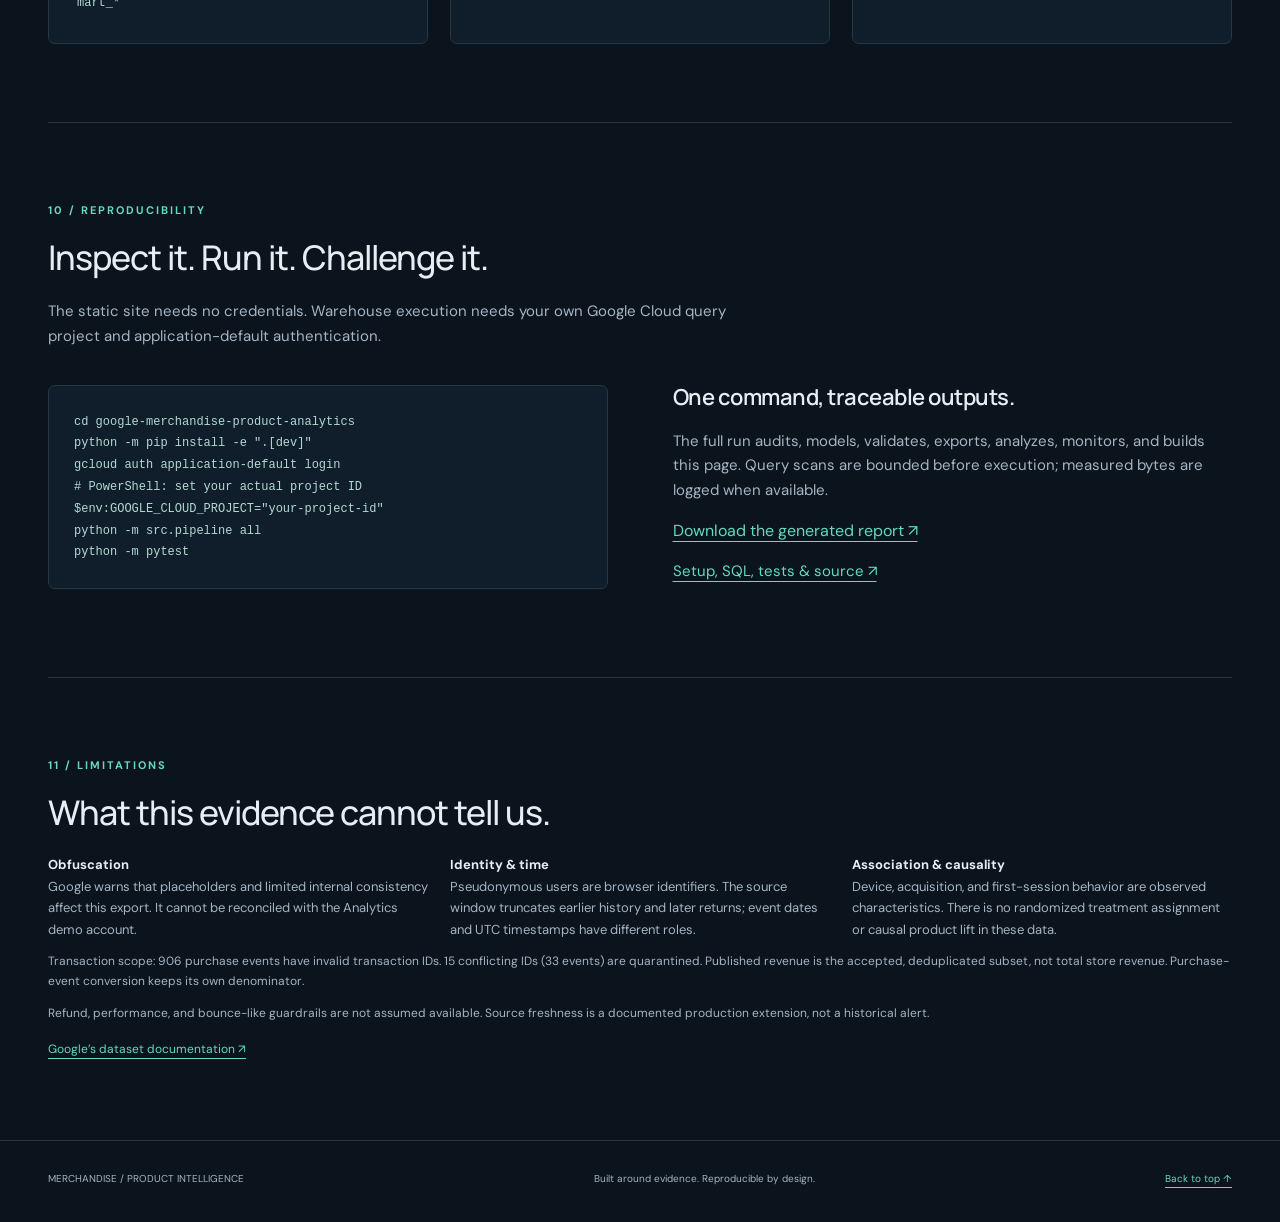
==== commit 1dafe6f3: "Lead homepage with verified results and product decisions" ====
--- a/site/index.html
+++ b/site/index.html
@@ -5,19 +5,61 @@
 <body><a class="skip" href="#decisions">Skip to decisions</a>
 <header><a class="brand" href="#"><span class="mark">m<span>↗</span></span> MERCHANDISE <small> / PRODUCT INTELLIGENCE</small></a><nav aria-label="Main"><a href="#funnel">Analysis</a><a href="#engineering">Engineering</a><a href="#reproduce">Reproduce ↗</a></nav></header>
 <main>
-<section class="hero"><div><p class="eyebrow">PRODUCT ANALYTICS & EXPERIMENTATION PLATFORM</p><h1>Product view to cart.<br><em>The next product test.</em></h1><p class="intro">14,380 of 77,020 eligible sessions progressed; 81.3% did not. End-to-end completion was 3.6%.</p><p class="subtle">Google Merchandise Store · GA4 public ecommerce export<br>2020–11–01 → 2021–01–31</p><div class="actions"><a class="button" href="#decisions">Explore the case study <span>↓</span></a><a class="text-link" href="https://github.com/Kohaningithub/google-merchandise-product-analytics/tree/main">Inspect the source ↗</a></div></div>
-<aside class="hero-card"><div class="card-top"><span class="dot"></span> OBSERVED GOOGLE MERCHANDISE STORE DATA</div><h2>Evidence for the next product decision.</h2><div class="status-row"><span>Events audited</span><b>4,295,584</b></div><div class="status-row"><span>Observed users / sessions</span><b>270,154 / 360,129</b></div><div class="status-row"><span>Validated transactions</span><b>4,436</b></div><div class="status-row"><span>Validated gross USD revenue</span><b>$306,678</b></div><p>Real historical observations. Prospective experiment design. Transaction exclusions are disclosed below.</p><a href="report.json">Inspect the generated evidence ↗</a></aside></section>
-<div class="stack" aria-label="Technology stack"><span>BigQuery</span><span>Advanced SQL</span><span>dbt</span><span>Python</span><span>Airflow</span><span>Product analytics</span></div>
-<section id="decisions"><div class="section-heading"><p class="eyebrow">01 / THE DECISION</p><h2>Evidence before recommendations.</h2><p>Funnel friction, repeat behavior, and changes in performance—connected to a concrete next action.</p></div>
+<section class="hero memo-hero">
+  <p class="eyebrow">GOOGLE MERCHANDISE STORE / PRODUCT DECISION MEMO</p>
+  <h1>Product Analytics &amp; Experimentation</h1>
+  <p class="intro">Identify the shopping journey’s largest loss, diagnose a conversion change, and size the next product experiment.</p>
+  <p class="tech-line">BigQuery · SQL · dbt · Python · Airflow <span>2020–11–01 → 2021–01–31</span></p>
+</section>
+
+
+
+
+
+<section id="results" class="result-grid" aria-label="Four headline results">
+  <article class="result-card" data-source="experiment.observed_bottleneck.dropoff_rate">
+    <p class="result-value">81.3<span>%</span></p>
+    <h2>Largest funnel loss</h2><p>Product view → add-to-cart</p>
+    <a href="#funnel">Funnel evidence ↓</a>
+  </article>
+  <article class="result-card" data-source="investigation.cases[dimension=device].within">
+    <p class="result-value">+1.42<span> pp</span></p>
+    <h2>Within-device conversion change</h2><p>The investigated spike was concentrated within device groups.</p>
+    <a href="#diagnosis">Conversion diagnosis ↓</a>
+  </article>
+  <article class="result-card" data-source="experiment.scenarios[power=0.8].duration_days">
+    <p class="result-value">28<span> days</span></p>
+    <h2>Estimated experiment duration</h2><p>80% power · 10% relative MDE</p>
+    <a href="#experiment">Prospective design ↓</a>
+  </article>
+  <article class="result-card" data-source="overview.events">
+    <p class="result-value">4.3<span>M</span></p>
+    <h2>Real GA4 events analyzed</h2><p>Google Merchandise Store event data</p>
+    <a href="#architecture">Data &amp; provenance ↓</a>
+  </article>
+</section>
+<section id="decisions" class="decision-memo">
+  <div><p class="eyebrow">WHAT I WOULD DO NEXT</p><h2>Turn the evidence<br> into a product decision.</h2></div>
+  <ol class="decision-list">
+    <li><strong>Start on the product page.</strong> Prioritize product-view → add-to-cart friction, the largest observed funnel loss.</li>
+    <li><strong>Don’t assume a mobile checkout problem.</strong> Observed completion was 54.74% on mobile versus 52.67% on desktop.</li>
+    <li><strong>Test clearer add-to-cart UX.</strong> Plan for 8,293 users per arm using the estimated duration above.</li>
+  </ol>
+</section>
+<p class="results-note">Observed comparisons; the experiment is prospective. <a href="#evidence">Definitions &amp; boundaries</a> · <a href="report.json">Generated evidence</a> · <a href="https://github.com/Kohaningithub/google-merchandise-product-analytics">Source code ↗</a></p>
+
+<section id="funnel" class="split"><div><p class="eyebrow">01 / FUNNEL EVIDENCE</p><h2>Measure the journey.<br>Respect the denominator.</h2><p>The primary funnel counts sessions that reach each stage in strict timestamp order. User reach counts distinct observed users at each event, without assuming a sequence.</p><ul class="clean"><li>View item → add to cart → begin checkout → purchase</li><li>Equal timestamps do not establish event order.</li><li>Device, country, source / medium, and visitor-proxy comparisons use minimum samples.</li><li>All stages were observed; strict ordering excludes tied or missing transitions.</li></ul></div><div class="panel"><img src="funnel.svg" alt="Ordered session funnel counts"><p class="caption">4,848 sessions contained a purchase event; the strict funnel counts only complete ordered journeys.</p><a href="funnel.csv">Download funnel counts and denominators ↗</a></div></section>
+<section id="diagnosis"><div class="section-heading"><p class="eyebrow">02 / CONVERSION DIAGNOSIS</p><h2>Was it the audience—or behavior within it?</h2><p>A symmetric rate decomposition separates changes in segment composition from changes in segment conversion. Contributions reconcile exactly to the overall rate change.</p></div><div class="decomposition"><span>Overall rate change</span><b>=</b><span>Traffic mix effect</span><b>+</b><span>Within-segment rate effect</span></div><p>Descriptive investigation; neither cause nor outage established.</p><p><strong>2021-01-22</strong>: 89 purchase sessions / 4,089 sessions. Baseline: 100 / 13,150 across 2021-01-15, 2021-01-08, 2021-01-01, 2020-12-25.</p><p class="caption">The two most recent matched weekdays give a 0.87% comparison rate. The change persists when the older holiday dates are omitted. Table entries decompose session conversion, in percentage points.</p><div class="table-wrap"><table><thead><tr><th>Dimension</th><th>Total Δ (pp)</th><th>Mix (pp)</th><th>Within (pp)</th></tr></thead><tbody><tr><td>source_medium</td><td>+1.416</td><td>+0.030</td><td>+1.386</td></tr><tr><td>country</td><td>+1.416</td><td>+0.006</td><td>+1.411</td></tr><tr><td>device</td><td>+1.416</td><td>-0.001</td><td>+1.417</td></tr><tr><td>visitor_type</td><td>+1.416</td><td>+0.199</td><td>+1.217</td></tr></tbody></table></div><p class="caption">Dimensions are separate views of the same change, not additive causes. Product-category coverage is audited separately at transaction grain.</p></section>
+<section id="experiment" class="split"><div><p class="eyebrow">03 / EXPERIMENT DESIGN</p><h2>Design the next decision.</h2><p>The largest observed stage dropoff defines the candidate product change. Persist assignment at the user level and measure the next stage in the first eligible session.</p><p>Baseline, sample size, and duration come from eligible-user aggregates—not session counts substituted into a user-randomized test.</p><a class="text-link" href="https://github.com/Kohaningithub/google-merchandise-product-analytics/blob/main/docs/experiment-design.md">Read the experiment protocol ↗</a></div><div class="panel"><p class="eyebrow">DESIGN · NO TREATMENT RESULTS</p><h3>Product view to cart</h3><p>Clarify availability and the add-to-cart action on product pages.</p><p>Prospective design; no experiment was run</p><p>Observed eligible-user baseline: 16.44%. Planned relative MDE: 10%.</p><table><thead><tr><th>Power</th><th>Users / arm</th><th>Days</th></tr></thead><tbody><tr><td>80%</td><td>8293</td><td>28</td></tr><tr><td>90%</td><td>11102</td><td>35</td></tr></tbody></table><p>9990 progressions / 60,777 first-eligible users across 91 days (667.9 users/day).</p><p>Investigate the largest observed ordered-session dropoff; user-level power planning uses a separately aligned eligibility baseline.</p></div></section>
+<section id="retention" class="split"><div><p class="eyebrow">04 / RETENTION</p><h2>Who comes back?</h2><p>Exact-day return after first observation, grouped by mature cohorts, initial device, geography, acquisition fields, and first-session behavior.</p><p>Users without enough follow-up are excluded separately at each horizon. Initial behavior is frozen; lifetime purchases never become a historical cohort attribute.</p><p class="caption">First observation is not signup. Browser identifiers cannot establish cross-device loyalty.</p></div><div class="panel"><img src="retention.svg" alt="Exact-day retention by first-observed week"><p class="caption">Cells use eligible users only; blank cells are censored or below the sample threshold. Partially mature weeks can have different denominators by horizon.</p><a href="retention.csv">Inspect retention cohorts ↗</a></div></section>
+<section id="monitoring" class="split"><div><p class="eyebrow">05 / MONITORING</p><h2>Notice a change.<br>Then investigate.</h2><p>A trailing median and median absolute deviation identify unusual users, sessions, conversion, transactions, revenue, and checkout completion. The current day never enters its own baseline.</p><p>Short history and repeated comparisons limit interpretation. Flags open an investigation; they do not establish an outage.</p></div><div class="panel"><h3>10 historical flags</h3><div class="scroll"><table><thead><tr><th>Date</th><th>Metric</th><th>Robust score</th></tr></thead><tbody><tr><td>2020-12-08</td><td>users</td><td>4.81</td></tr><tr><td>2020-12-08</td><td>sessions</td><td>4.05</td></tr><tr><td>2021-01-20</td><td>session_conversion</td><td>6.81</td></tr><tr><td>2021-01-22</td><td>session_conversion</td><td>7.83</td></tr><tr><td>2021-01-20</td><td>transactions</td><td>4.97</td></tr><tr><td>2021-01-22</td><td>transactions</td><td>5.69</td></tr><tr><td>2021-01-19</td><td>revenue_usd</td><td>3.55</td></tr><tr><td>2021-01-20</td><td>revenue_usd</td><td>7.75</td></tr><tr><td>2021-01-21</td><td>revenue_usd</td><td>4.22</td></tr><tr><td>2021-01-22</td><td>revenue_usd</td><td>5.43</td></tr></tbody></table></div></div></section>
+<details class="evidence-details"><summary>Read the full findings, interpretation & source references</summary><section id="evidence"><div class="section-heading"><p class="eyebrow">06 / EVIDENCE & BOUNDARIES</p><h2>Finding details & provenance.</h2><p>Funnel friction, repeat behavior, and changes in performance—connected to a concrete next action.</p></div>
 <div class="cards"><article><p class="eyebrow">OBSERVED FINDING</p><h3>Largest drop-off: product view to cart</h3><p class="evidence">14,380 of 77,020 eligible sessions progressed; 81.3% did not. End-to-end completion was 3.6%.</p><p>This is the largest proportional loss in the observable sequence; it is not proof of avoidable UX friction.</p><p><strong>Next action</strong><br>Clarify availability and the add-to-cart action on product pages. Validate event order before testing.</p><small>Descriptive sequence, not a causal effect.</small><details><summary>Trace this finding</summary><code>inputs/mart_funnel.json</code><br><code>experiment.observed_bottleneck</code><br><a href="report.json">Generated report ↗</a></details></article><article><p class="eyebrow">OBSERVED FINDING</p><h3>Device checkout comparison</h3><p class="evidence">Mobile 54.74%; desktop 52.67%. Difference +2.06 percentage points.</p><p>Wilson intervals and eligible counts are available in the aggregate download.</p><p><strong>Next action</strong><br>Do not prioritize mobile checkout based on an assumed deficit; test the larger observed funnel bottleneck first.</p><small>Exploratory association; multiple segment comparisons are not confirmatory tests.</small><details><summary>Trace this finding</summary><code>inputs/mart_segments.json</code><br><code>segments</code><br><a href="report.json">Generated report ↗</a></details></article><article><p class="eyebrow">OBSERVED FINDING</p><h3>A real conversion change on 2021-01-22</h3><p class="evidence">Session conversion was 2.18%, versus 0.76% across prior matched weekdays. Device mix contributed -0.001 pp; within-device rates +1.417 pp.</p><p>The change remains visible against the two most recent matched weekdays; the full baseline includes holiday dates.</p><p><strong>Next action</strong><br>Review changes in traffic quality, product demand and instrumentation across devices. Do not attribute the change to a release without independent evidence.</p><small>Descriptive decomposition; no product incident or causal explanation is established.</small><details><summary>Trace this finding</summary><code>inputs/mart_segments.json</code><br><code>inputs/mart_daily_product_metrics.json</code><br><code>investigation</code><br><a href="report.json">Generated report ↗</a></details></article><article><p class="eyebrow">OBSERVED FINDING</p><h3>Return on the seventh day</h3><p class="evidence">1,966 of 250,712 eligible first-observed users returned on exact D7 (0.8%).</p><p>This is browser-level return behavior, not signup retention.</p><p><strong>Next action</strong><br>Compare mature cohorts and first-session behavior before planning retention interventions.</p><small>No claim that carting or purchasing causes return.</small><details><summary>Trace this finding</summary><code>inputs/mart_retention.json</code><br><a href="report.json">Generated report ↗</a></details></article><article><p class="eyebrow">PROSPECTIVE DESIGN</p><h3>A testable next product decision</h3><p class="evidence">The eligible-user baseline is 16.44%. A 10% relative MDE requires 8,293 users per arm at 80% power (~28 days), or 11,102 at 90% (~35 days).</p><p>Duration uses observed eligible traffic and full weeks; holiday seasonality limits forecasts.</p><p><strong>Next action</strong><br>Clarify availability and the add-to-cart action on product pages. Randomize users with persistent assignment.</p><small>Prospective design at two-sided 5% alpha and 50/50 allocation; no treatment result.</small><details><summary>Trace this finding</summary><code>inputs/mart_experiment.json</code><br><code>experiment</code><br><a href="report.json">Generated report ↗</a></details></article></div>
 </section>
-<section id="architecture"><div class="section-heading"><p class="eyebrow">02 / DATA & ARCHITECTURE</p><h2>A short path from source to decision.</h2><p>Transformations belong in SQL. Python adds statistical diagnostics. The site reads the resulting evidence.</p></div><div class="architecture" aria-label="Data pipeline"><div><small>INGEST</small><b>GA4 events</b><span>BigQuery public export</span></div><i>→</i><div><small>MODEL</small><b>SQL + dbt</b><span>Events · sessions · users</span></div><i>→</i><div><small>DIAGNOSE</small><b>Python</b><span>Metrics · monitoring · power</span></div><i>→</i><div><small>DECIDE</small><b>Static artifacts</b><span>JSON · CSV · charts</span></div></div><p class="caption">Airflow coordinates a manual historical replay with retries and a validation gate. Raw identifiers stay in BigQuery.</p></section>
-<section id="funnel" class="split"><div><p class="eyebrow">03 / ECOMMERCE FUNNEL</p><h2>Measure the journey.<br>Respect the denominator.</h2><p>The primary funnel counts sessions that reach each stage in strict timestamp order. User reach counts distinct observed users at each event, without assuming a sequence.</p><ul class="clean"><li>View item → add to cart → begin checkout → purchase</li><li>Equal timestamps do not establish event order.</li><li>Device, country, source / medium, and visitor-proxy comparisons use minimum samples.</li><li>All stages were observed; strict ordering excludes tied or missing transitions.</li></ul></div><div class="panel"><img src="funnel.svg" alt="Ordered session funnel counts"><p class="caption">4,848 sessions contained a purchase event; the strict funnel counts only complete ordered journeys.</p><a href="funnel.csv">Download funnel counts and denominators ↗</a></div></section>
-<section id="retention" class="split"><div><p class="eyebrow">04 / RETENTION</p><h2>Who comes back?</h2><p>Exact-day return after first observation, grouped by mature cohorts, initial device, geography, acquisition fields, and first-session behavior.</p><p>Users without enough follow-up are excluded separately at each horizon. Initial behavior is frozen; lifetime purchases never become a historical cohort attribute.</p><p class="caption">First observation is not signup. Browser identifiers cannot establish cross-device loyalty.</p></div><div class="panel"><img src="retention.svg" alt="Exact-day retention by first-observed week"><p class="caption">Cells use eligible users only; blank cells are censored or below the sample threshold. Partially mature weeks can have different denominators by horizon.</p><a href="retention.csv">Inspect retention cohorts ↗</a></div></section>
-<section id="kpis"><div class="section-heading"><p class="eyebrow">05 / KPI FRAMEWORK</p><h2>A metric is a contract.</h2><p>Purchasing users is the north-star candidate. Funnel inputs explain reach; revenue and conversion describe outcomes. Coverage determines which guardrails are usable.</p></div><div class="table-wrap"><table><thead><tr><th>Metric / grain</th><th>Numerator</th><th>Denominator</th><th>Boundary</th></tr></thead><tbody><tr><td><strong>Purchasing users</strong><small>user × event date</small></td><td>Distinct valid users with purchase events</td><td>None</td><td>North-star candidate; browser IDs are not people. Daily counts are not additive across dates.<details><summary>SQL & exclusions</summary><code>COUNT(DISTINCT IF(valid_user AND event_name=&#39;purchase&#39;,user_pseudo_id,NULL))</code><p>Missing / placeholder user IDs</p></details></td></tr><tr><td><strong>Session conversion</strong><small>session start date</small></td><td>Sessions with a purchase event</td><td>Valid observed sessions</td><td>Includes purchases without valid transaction IDs; not an ordered funnel rate.<details><summary>SQL & exclusions</summary><code>SAFE_DIVIDE(COUNTIF(purchase_event),COUNT(*))</code><p>Missing user or session ID</p></details></td></tr><tr><td><strong>Checkout completion</strong><small>ordered session funnel</small></td><td>Sessions reaching ordered purchase</td><td>Sessions reaching ordered checkout</td><td>Conservative observable sequence; instrumentation gaps may resemble dropoff.<details><summary>SQL & exclusions</summary><code>SAFE_DIVIDE(COUNTIF(purchase_ts IS NOT NULL),COUNTIF(checkout_ts IS NOT NULL))</code><p>Missing earlier stages and equal-time transitions</p></details></td></tr><tr><td><strong>Revenue per active user</strong><small>event / purchase date</small></td><td>Deduplicated observed transaction USD revenue</td><td>Distinct valid active users</td><td>Revenue includes transactions without valid users. Withhold decision use if missing revenue or identity coverage is material.<details><summary>SQL & exclusions</summary><code>SAFE_DIVIDE(revenue_usd,users)</code><p>Invalid or conflicting transaction IDs; missing USD not imputed</p></details></td></tr><tr><td><strong>Average order value</strong><small>transaction / purchase date</small></td><td>Observed USD revenue</td><td>Valid distinct transactions</td><td>Incomplete if any transaction revenue is missing; gross purchase value, not net refunds.<details><summary>SQL & exclusions</summary><code>SAFE_DIVIDE(revenue_usd,transactions)</code><p>Invalid or conflicting transaction IDs</p></details></td></tr><tr><td><strong>Exact-day retention</strong><small>first-observed cohort × horizon</small></td><td>Eligible users active on exact day N</td><td>Users with N complete days available</td><td>First observation is not acquisition or signup. Historical left censoring remains.<details><summary>SQL & exclusions</summary><code>SAFE_DIVIDE(returned_users,eligible_users)</code><p>Right-censored users</p></details></td></tr><tr><td><strong>Funnel inputs</strong><small>session</small></td><td>Sessions with product view / cart / checkout events</td><td>Valid sessions for rates</td><td>Unordered presence inputs differ from ordered funnel stage counts.<details><summary>SQL & exclusions</summary><code>COUNTIF(viewed_item), COUNTIF(added_cart), COUNTIF(began_checkout)</code><p>Invalid session IDs</p></details></td></tr><tr><td><strong>Transaction rate</strong><small>session</small></td><td>Deduplicated transactions linked to valid sessions</td><td>Valid sessions</td><td>Can exceed one; do not label as conversion probability.<details><summary>SQL & exclusions</summary><code>SAFE_DIVIDE(SUM(transactions),COUNT(*))</code><p>Unlinked transactions</p></details></td></tr></tbody></table></div></section>
-<section id="monitoring" class="split"><div><p class="eyebrow">06 / MONITORING</p><h2>Notice a change.<br>Then investigate.</h2><p>A trailing median and median absolute deviation identify unusual users, sessions, conversion, transactions, revenue, and checkout completion. The current day never enters its own baseline.</p><p>Short history and repeated comparisons limit interpretation. Flags open an investigation; they do not establish an outage.</p></div><div class="panel"><h3>10 historical flags</h3><div class="scroll"><table><thead><tr><th>Date</th><th>Metric</th><th>Robust score</th></tr></thead><tbody><tr><td>2020-12-08</td><td>users</td><td>4.81</td></tr><tr><td>2020-12-08</td><td>sessions</td><td>4.05</td></tr><tr><td>2021-01-20</td><td>session_conversion</td><td>6.81</td></tr><tr><td>2021-01-22</td><td>session_conversion</td><td>7.83</td></tr><tr><td>2021-01-20</td><td>transactions</td><td>4.97</td></tr><tr><td>2021-01-22</td><td>transactions</td><td>5.69</td></tr><tr><td>2021-01-19</td><td>revenue_usd</td><td>3.55</td></tr><tr><td>2021-01-20</td><td>revenue_usd</td><td>7.75</td></tr><tr><td>2021-01-21</td><td>revenue_usd</td><td>4.22</td></tr><tr><td>2021-01-22</td><td>revenue_usd</td><td>5.43</td></tr></tbody></table></div></div></section>
-<section id="diagnosis"><div class="section-heading"><p class="eyebrow">07 / ROOT-CAUSE INVESTIGATION</p><h2>Was it the audience—or behavior within it?</h2><p>A symmetric rate decomposition separates changes in segment composition from changes in segment conversion. Contributions reconcile exactly to the overall rate change.</p></div><div class="decomposition"><span>Overall rate change</span><b>=</b><span>Traffic mix effect</span><b>+</b><span>Within-segment rate effect</span></div><p>Descriptive investigation; neither cause nor outage established.</p><p><strong>2021-01-22</strong>: 89 purchase sessions / 4,089 sessions. Baseline: 100 / 13,150 across 2021-01-15, 2021-01-08, 2021-01-01, 2020-12-25.</p><p class="caption">The two most recent matched weekdays give a 0.87% comparison rate. The change persists when the older holiday dates are omitted. Table entries decompose session conversion, in percentage points.</p><div class="table-wrap"><table><thead><tr><th>Dimension</th><th>Total Δ (pp)</th><th>Mix (pp)</th><th>Within (pp)</th></tr></thead><tbody><tr><td>source_medium</td><td>+1.416</td><td>+0.030</td><td>+1.386</td></tr><tr><td>country</td><td>+1.416</td><td>+0.006</td><td>+1.411</td></tr><tr><td>device</td><td>+1.416</td><td>-0.001</td><td>+1.417</td></tr><tr><td>visitor_type</td><td>+1.416</td><td>+0.199</td><td>+1.217</td></tr></tbody></table></div><p class="caption">Dimensions are separate views of the same change, not additive causes. Product-category coverage is audited separately at transaction grain.</p></section>
-<section id="experiment" class="split"><div><p class="eyebrow">08 / PROSPECTIVE EXPERIMENT</p><h2>Design the next decision.</h2><p>The largest observed stage dropoff defines the candidate product change. Persist assignment at the user level and measure the next stage in the first eligible session.</p><p>Baseline, sample size, and duration come from eligible-user aggregates—not session counts substituted into a user-randomized test.</p><a class="text-link" href="https://github.com/Kohaningithub/google-merchandise-product-analytics/blob/main/docs/experiment-design.md">Read the experiment protocol ↗</a></div><div class="panel"><p class="eyebrow">DESIGN · NO TREATMENT RESULTS</p><h3>Product view to cart</h3><p>Clarify availability and the add-to-cart action on product pages.</p><p>Prospective design; no experiment was run</p><p>Observed eligible-user baseline: 16.44%. Planned relative MDE: 10%.</p><table><thead><tr><th>Power</th><th>Users / arm</th><th>Days</th></tr></thead><tbody><tr><td>80%</td><td>8293</td><td>28</td></tr><tr><td>90%</td><td>11102</td><td>35</td></tr></tbody></table><p>9990 progressions / 60,777 first-eligible users across 91 days (667.9 users/day).</p><p>Investigate the largest observed ordered-session dropoff; user-level power planning uses a separately aligned eligibility baseline.</p></div></section>
+</details>
+
+<section id="kpis"><div class="section-heading"><p class="eyebrow">07 / METRIC CONTRACTS</p><h2>A metric is a contract.</h2><p>Purchasing users is the north-star candidate. Funnel inputs explain reach; revenue and conversion describe outcomes. Coverage determines which guardrails are usable.</p></div><div class="table-wrap"><table><thead><tr><th>Metric / grain</th><th>Numerator</th><th>Denominator</th><th>Boundary</th></tr></thead><tbody><tr><td><strong>Purchasing users</strong><small>user × event date</small></td><td>Distinct valid users with purchase events</td><td>None</td><td>North-star candidate; browser IDs are not people. Daily counts are not additive across dates.<details><summary>SQL & exclusions</summary><code>COUNT(DISTINCT IF(valid_user AND event_name=&#39;purchase&#39;,user_pseudo_id,NULL))</code><p>Missing / placeholder user IDs</p></details></td></tr><tr><td><strong>Session conversion</strong><small>session start date</small></td><td>Sessions with a purchase event</td><td>Valid observed sessions</td><td>Includes purchases without valid transaction IDs; not an ordered funnel rate.<details><summary>SQL & exclusions</summary><code>SAFE_DIVIDE(COUNTIF(purchase_event),COUNT(*))</code><p>Missing user or session ID</p></details></td></tr><tr><td><strong>Checkout completion</strong><small>ordered session funnel</small></td><td>Sessions reaching ordered purchase</td><td>Sessions reaching ordered checkout</td><td>Conservative observable sequence; instrumentation gaps may resemble dropoff.<details><summary>SQL & exclusions</summary><code>SAFE_DIVIDE(COUNTIF(purchase_ts IS NOT NULL),COUNTIF(checkout_ts IS NOT NULL))</code><p>Missing earlier stages and equal-time transitions</p></details></td></tr><tr><td><strong>Revenue per active user</strong><small>event / purchase date</small></td><td>Deduplicated observed transaction USD revenue</td><td>Distinct valid active users</td><td>Revenue includes transactions without valid users. Withhold decision use if missing revenue or identity coverage is material.<details><summary>SQL & exclusions</summary><code>SAFE_DIVIDE(revenue_usd,users)</code><p>Invalid or conflicting transaction IDs; missing USD not imputed</p></details></td></tr><tr><td><strong>Average order value</strong><small>transaction / purchase date</small></td><td>Observed USD revenue</td><td>Valid distinct transactions</td><td>Incomplete if any transaction revenue is missing; gross purchase value, not net refunds.<details><summary>SQL & exclusions</summary><code>SAFE_DIVIDE(revenue_usd,transactions)</code><p>Invalid or conflicting transaction IDs</p></details></td></tr><tr><td><strong>Exact-day retention</strong><small>first-observed cohort × horizon</small></td><td>Eligible users active on exact day N</td><td>Users with N complete days available</td><td>First observation is not acquisition or signup. Historical left censoring remains.<details><summary>SQL & exclusions</summary><code>SAFE_DIVIDE(returned_users,eligible_users)</code><p>Right-censored users</p></details></td></tr><tr><td><strong>Funnel inputs</strong><small>session</small></td><td>Sessions with product view / cart / checkout events</td><td>Valid sessions for rates</td><td>Unordered presence inputs differ from ordered funnel stage counts.<details><summary>SQL & exclusions</summary><code>COUNTIF(viewed_item), COUNTIF(added_cart), COUNTIF(began_checkout)</code><p>Invalid session IDs</p></details></td></tr><tr><td><strong>Transaction rate</strong><small>session</small></td><td>Deduplicated transactions linked to valid sessions</td><td>Valid sessions</td><td>Can exceed one; do not label as conversion probability.<details><summary>SQL & exclusions</summary><code>SAFE_DIVIDE(SUM(transactions),COUNT(*))</code><p>Unlinked transactions</p></details></td></tr></tbody></table></div></section>
+<section id="architecture"><div class="section-heading"><p class="eyebrow">08 / DATA & ARCHITECTURE</p><h2>A short path from source to decision.</h2><p>Transformations belong in SQL. Python adds statistical diagnostics. The site reads the resulting evidence.</p></div><div class="architecture" aria-label="Data pipeline"><div><small>INGEST</small><b>GA4 events</b><span>BigQuery public export</span></div><i>→</i><div><small>MODEL</small><b>SQL + dbt</b><span>Events · sessions · users</span></div><i>→</i><div><small>DIAGNOSE</small><b>Python</b><span>Metrics · monitoring · power</span></div><i>→</i><div><small>DECIDE</small><b>Static artifacts</b><span>JSON · CSV · charts</span></div></div><p class="caption">Airflow coordinates a manual historical replay with retries and a validation gate. Raw identifiers stay in BigQuery.</p></section>
 <section id="engineering"><div class="section-heading"><p class="eyebrow">09 / ANALYTICS ENGINEERING</p><h2>Reusable models. Explicit failure modes.</h2></div><div class="cards"><article><h3>Grain by design</h3><p>Source rows → one session → one user → one valid transaction. Aggregate marts retain their own denominators.</p><code>stg_events<br>int_sessions · int_users<br>fct_purchases<br>mart_*</code></article><article><h3>A publication gate</h3><p>Unique keys, event reconciliation, transaction conflicts, chronological consistency, retention bounds, and funnel nesting stop invalid results from reaching the site.</p></article><article><h3>Reproducible orchestration</h3><p>Canonical SQL generates dbt models. A manual Airflow replay logs stages and retries failures. Query hashes and processed bytes accompany each local warehouse execution.</p></article></div></section>
 <section id="reproduce"><div class="section-heading"><p class="eyebrow">10 / REPRODUCIBILITY</p><h2>Inspect it. Run it. Challenge it.</h2><p>The static site needs no credentials. Warehouse execution needs your own Google Cloud query project and application-default authentication.</p></div><div class="split"><pre><code>cd google-merchandise-product-analytics
 python -m pip install -e ".[dev]"
@@ -26,5 +68,4 @@
 $env:GOOGLE_CLOUD_PROJECT="your-project-id"
 python -m src.pipeline all
 python -m pytest</code></pre><div><h3>One command, traceable outputs.</h3><p>The full run audits, models, validates, exports, analyzes, monitors, and builds this page. Query scans are bounded before execution; measured bytes are logged when available.</p><a href="report.json">Download the generated report ↗</a><p><a href="https://github.com/Kohaningithub/google-merchandise-product-analytics/tree/main">Setup, SQL, tests & source ↗</a></p></div></div></section>
-<section id="limitations" class="limitations"><p class="eyebrow">11 / LIMITATIONS</p><h2>What this evidence cannot tell us.</h2><div class="cards"><p><strong>Obfuscation</strong><br>Google warns that placeholders and limited internal consistency affect this export. It cannot be reconciled with the Analytics demo account.</p><p><strong>Identity & time</strong><br>Pseudonymous users are browser identifiers. The source window truncates earlier history and later returns; event dates and UTC timestamps have different roles.</p><p><strong>Association & causality</strong><br>Device, acquisition, and first-session behavior are observed characteristics. There is no randomized treatment assignment or causal product lift in these data.</p></div><p class="caption">Transaction scope: 906 purchase events have invalid transaction IDs. 15 conflicting IDs (33 events) are quarantined. Published revenue is the accepted, deduplicated subset, not total store revenue. Purchase-event conversion keeps its own denominator.</p><p class="caption">Refund, performance, and bounce-like guardrails are not assumed available. Source freshness is a documented production extension, not a historical alert.</p><a href="https://developers.google.com/analytics/bigquery/web-ecommerce-demo-dataset">Google’s dataset documentation ↗</a></section>
-</main><footer><span>MERCHANDISE / PRODUCT INTELLIGENCE</span><span>Built around evidence. Reproducible by design.</span><a href="#">Back to top ↑</a></footer></body></html>+<section id="limitations" class="limitations"><p class="eyebrow">11 / LIMITATIONS</p><h2>What this evidence cannot tell us.</h2><div class="cards"><p><strong>Obfuscation</strong><br>Google warns that placeholders and limited internal consistency affect this export. It cannot be reconciled with the Analytics demo account.</p><p><strong>Identity & time</strong><br>Pseudonymous users are browser identifiers. The source window truncates earlier history and later returns; event dates and UTC timestamps have different roles.</p><p><strong>Association & causality</strong><br>Device, acquisition, and first-session behavior are observed characteristics. There is no randomized treatment assignment or causal product lift in these data.</p></div><p class="caption">Transaction scope: 906 purchase events have invalid transaction IDs. 15 conflicting IDs (33 events) are quarantined. Published revenue is the accepted, deduplicated subset, not total store revenue. Purchase-event conversion keeps its own denominator.</p><p class="caption">Refund, performance, and bounce-like guardrails are not assumed available. Source freshness is a documented production extension, not a historical alert.</p><a href="https://developers.google.com/analytics/bigquery/web-ecommerce-demo-dataset">Google’s dataset documentation ↗</a></section></main><footer><span>MERCHANDISE / PRODUCT INTELLIGENCE</span><span>Built around evidence. Reproducible by design.</span><a href="#">Back to top ↑</a></footer></body></html>
--- a/site/styles.css
+++ b/site/styles.css
@@ -3,3 +3,33 @@
 
 .hero{padding-top:48px;padding-bottom:44px}.hero h1{font-size:clamp(36px,4vw,52px)}.hero-card .status-row{font-size:12px}.cards details{font-size:11px}.cards details code{font-size:10px}.cards details a{font-size:11px}
 .split > *, .hero > *, .cards > * { min-width: 0; } .panel { max-width: 100%; overflow-x: auto; }
+
+/* Recruiter-first decision memo. Analytical sections keep their existing styles. */
+header{height:72px}
+.memo-hero{display:block;padding:32px 0 24px}
+.memo-hero .eyebrow{margin-bottom:12px;font-size:10px}
+.memo-hero h1{font-size:clamp(28px,3.4vw,42px);margin:0 0 12px;font-weight:600}
+.memo-hero .intro{max-width:840px;font-size:16px;margin:0 0 12px}
+.tech-line{font-size:12px;margin:0;color:var(--muted)}
+.tech-line span{margin-left:20px;color:#7f95a7}
+.result-grid{display:grid;grid-template-columns:repeat(4,minmax(0,1fr));gap:14px;padding:0 0 28px;border:0}
+.result-card{display:flex;flex-direction:column;min-width:0;padding:24px 22px 18px;border:1px solid var(--line);border-top:2px solid var(--accent);border-radius:6px;background:var(--panel)}
+.result-card .result-value{font:600 clamp(40px,4vw,52px)/1.05 Manrope,sans-serif;letter-spacing:-2px;color:var(--accent);margin:0 0 20px;white-space:nowrap;font-variant-numeric:tabular-nums}
+.result-value span{font-size:.53em;letter-spacing:-.5px}
+.result-card h2{font-size:15px;line-height:1.3;letter-spacing:-.2px;font-weight:600;margin:0 0 8px}
+.result-card>p:not(.result-value){font-size:12px;line-height:1.5;margin:0 0 16px;max-width:240px}
+.result-card>a{font-size:10px;margin-top:auto;text-decoration:none;color:var(--muted)}
+.result-card>a:hover{color:var(--accent)}
+.decision-memo{display:grid;grid-template-columns:1fr 2fr;gap:44px;padding:24px 0;border-top:1px solid var(--line)}
+.decision-memo .eyebrow{margin-bottom:10px;font-size:10px}
+.decision-memo h2{font-size:23px;line-height:1.3;letter-spacing:-.5px;margin:0}
+.decision-list{list-style:none;counter-reset:decision;margin:0;padding:0;display:grid;gap:13px}
+.decision-list li{position:relative;counter-increment:decision;padding-left:29px;font-size:13px;line-height:1.55;color:var(--muted)}
+.decision-list li::before{content:counter(decision,decimal-leading-zero);position:absolute;left:0;top:1px;color:var(--accent);font-size:10px}
+.decision-list strong{color:var(--ink);font-weight:600}
+.results-note{font-size:11px;margin:14px 0 0;color:var(--muted)}
+.evidence-details{margin:0;border-bottom:1px solid var(--line);padding:25px 0}
+.evidence-details>summary{font-size:15px}
+.evidence-details section{border:0;padding:30px 0 0}
+@media(max-width:1000px){.result-card{padding:20px 16px 16px}.result-card .result-value{font-size:40px}.decision-memo{gap:26px}}
+@media(max-width:720px){header{height:60px}.memo-hero{padding:24px 0 20px}.memo-hero h1{font-size:28px;line-height:1.15}.memo-hero .intro{font-size:13px;line-height:1.5}.memo-hero .eyebrow{font-size:9px;letter-spacing:1px}.tech-line{font-size:10px;line-height:1.6}.tech-line span{display:block;margin:3px 0 0}.result-grid{grid-template-columns:repeat(2,minmax(0,1fr));gap:10px;padding-bottom:22px}.result-card{padding:18px 14px 14px}.result-card .result-value{font-size:34px;margin-bottom:12px;letter-spacing:-1.5px}.result-card h2{font-size:12px}.result-card>p:not(.result-value){font-size:11px;margin-bottom:12px}.result-card>a{font-size:9px}.decision-memo{grid-template-columns:1fr;gap:18px;padding:22px 0}.decision-memo h2{font-size:22px}.decision-memo h2 br{display:none}.decision-list li{font-size:12px}.results-note{font-size:10px;line-height:1.7}}
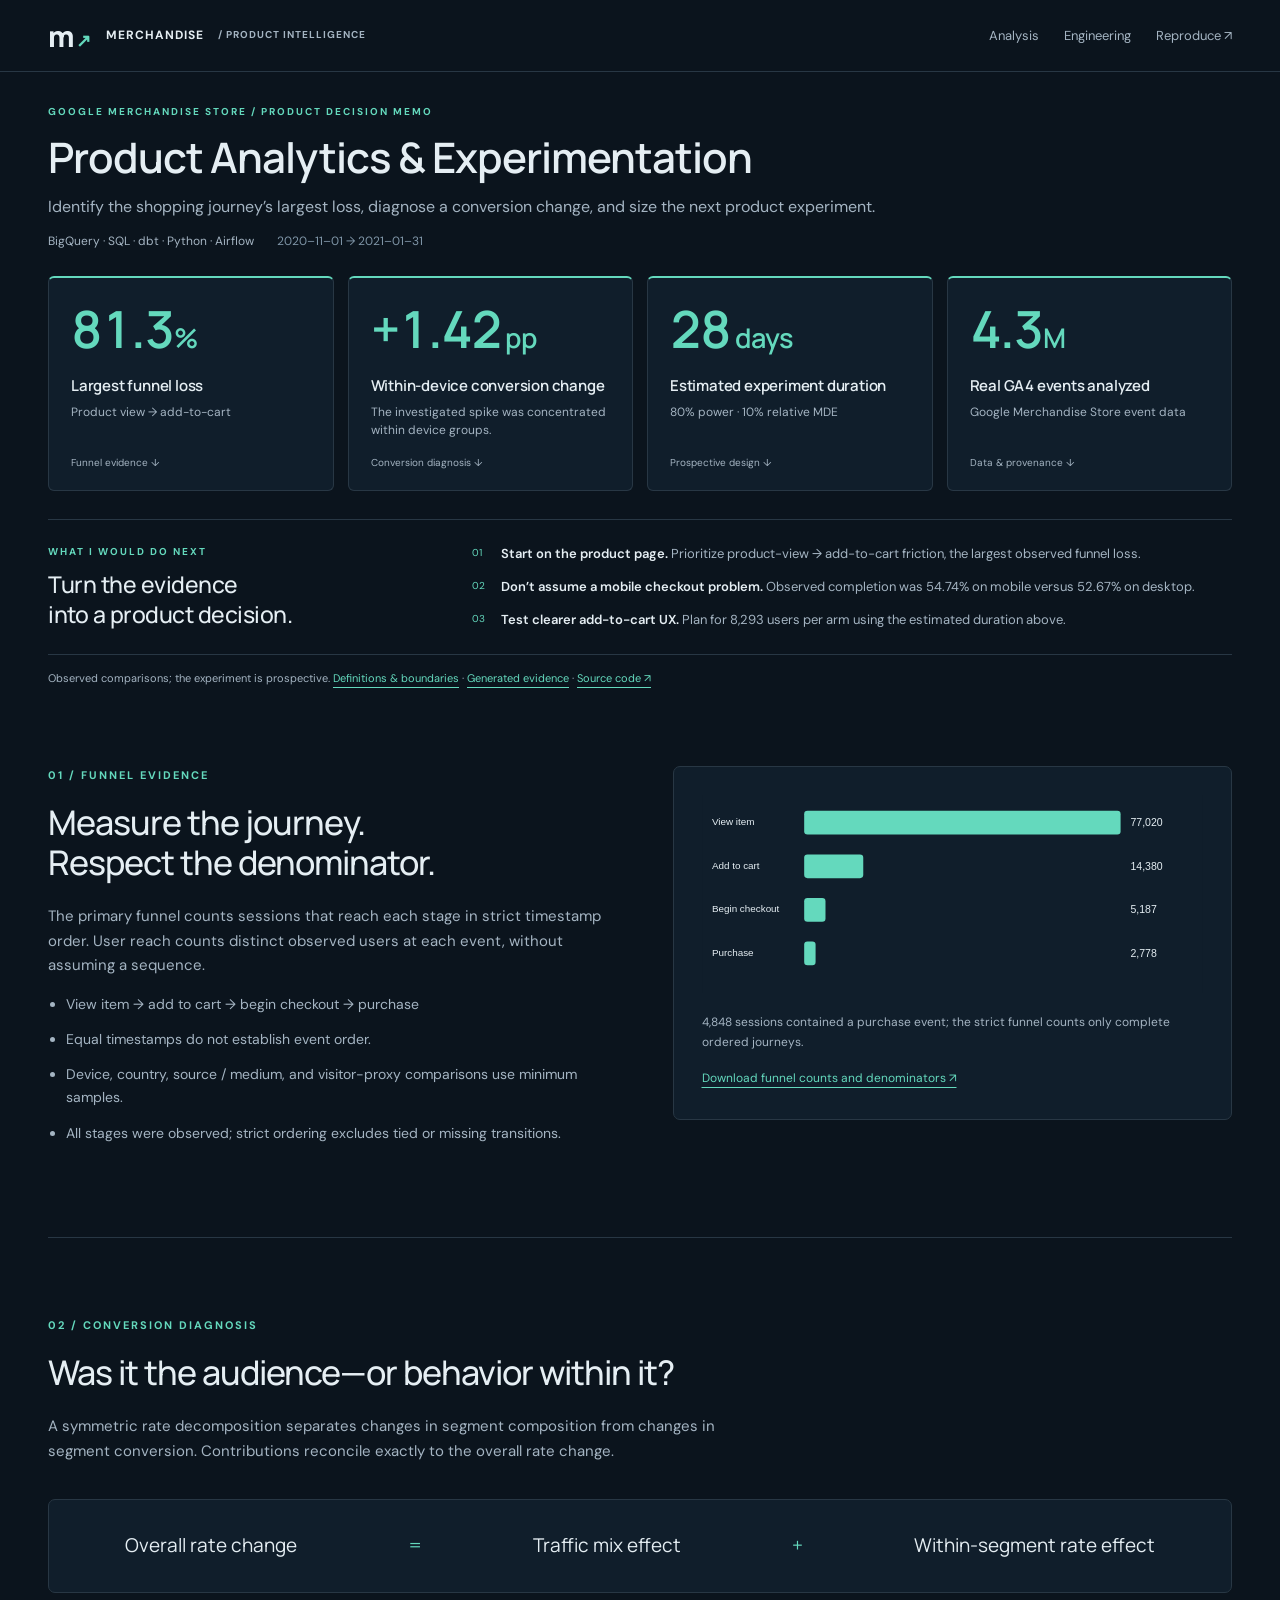
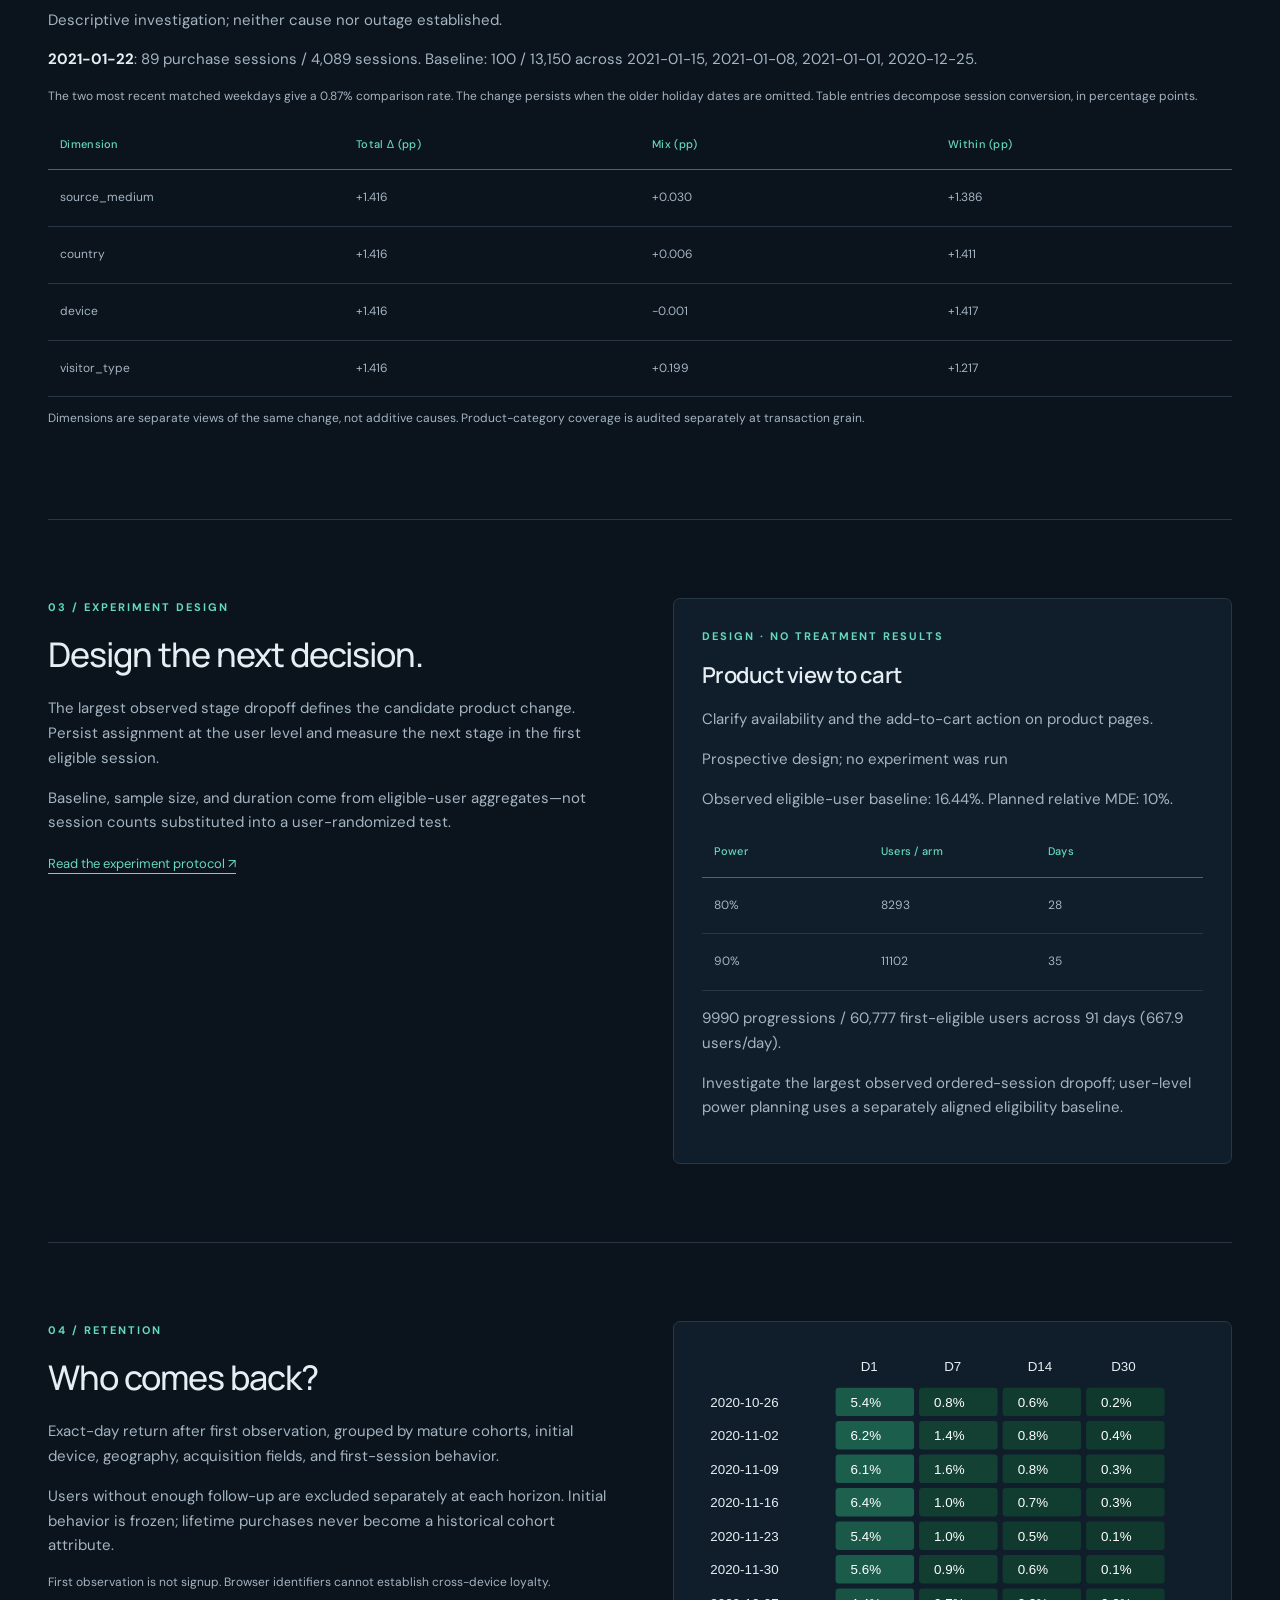
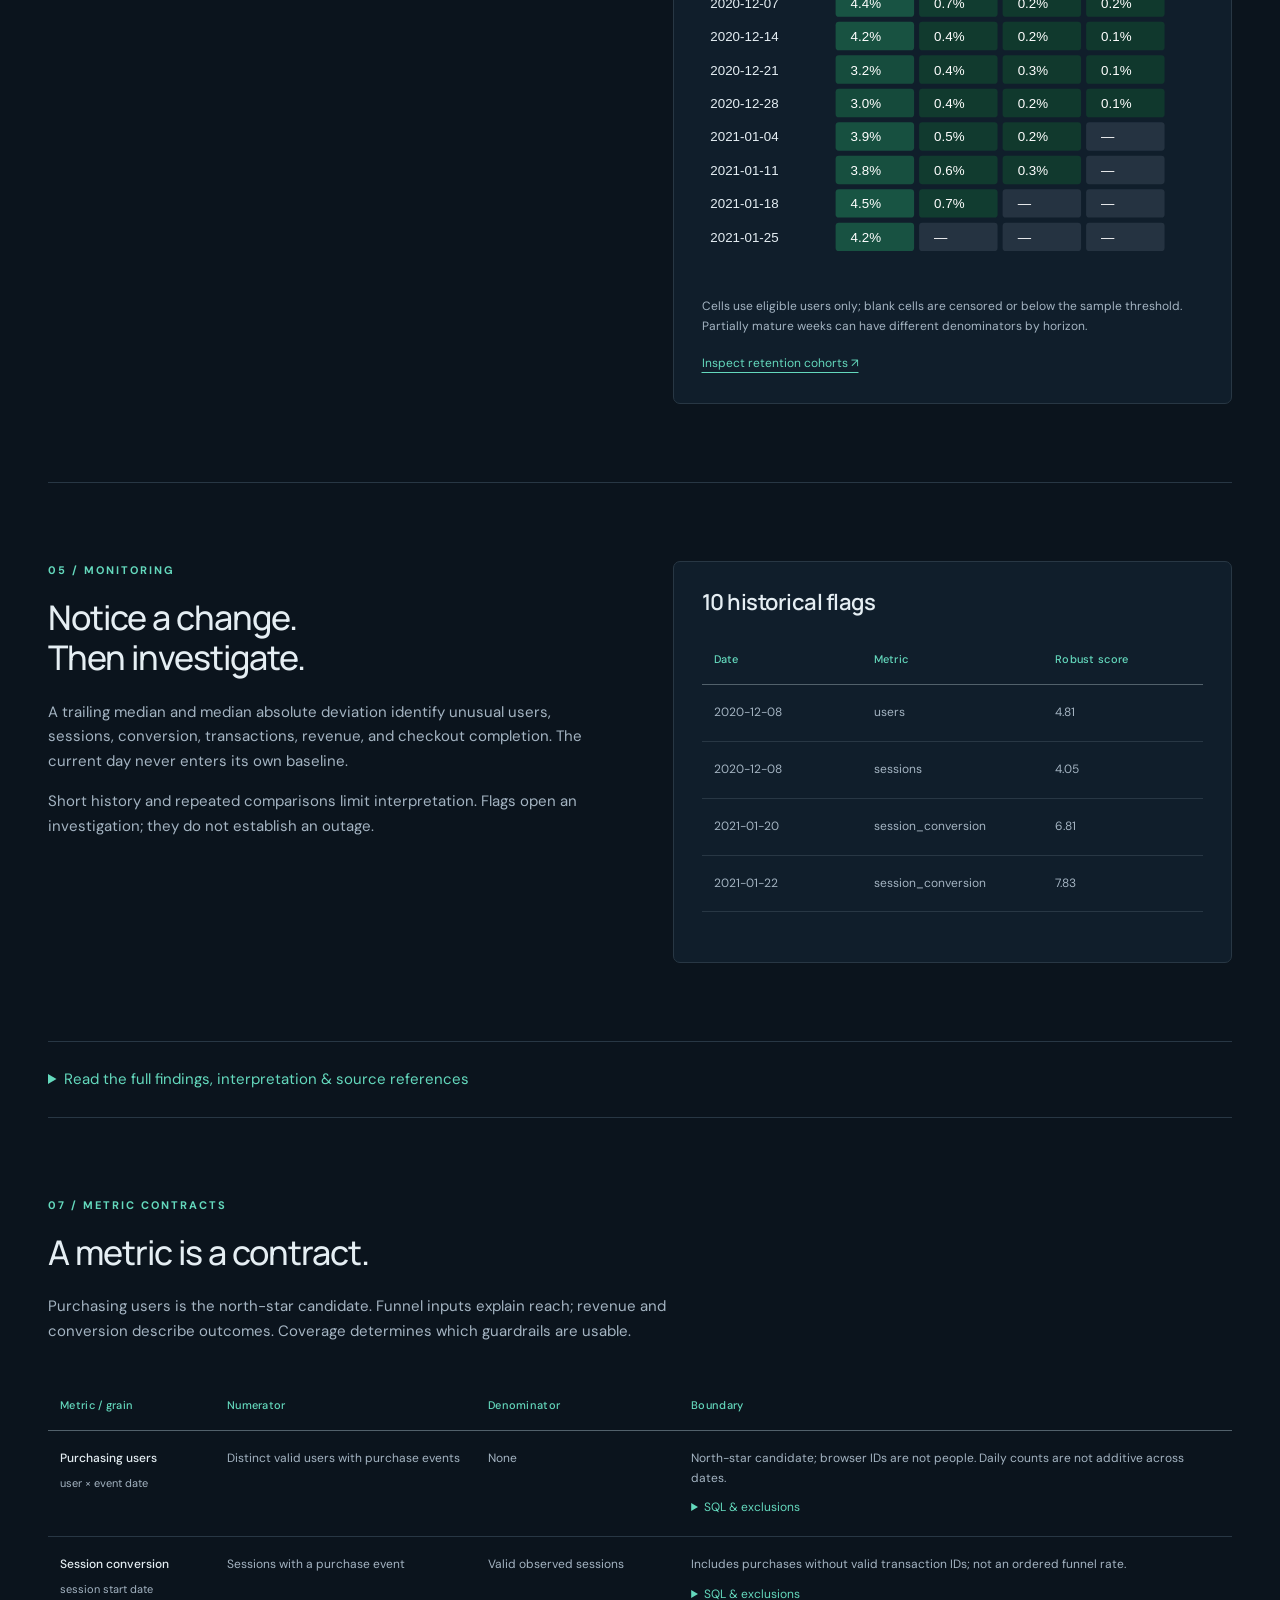
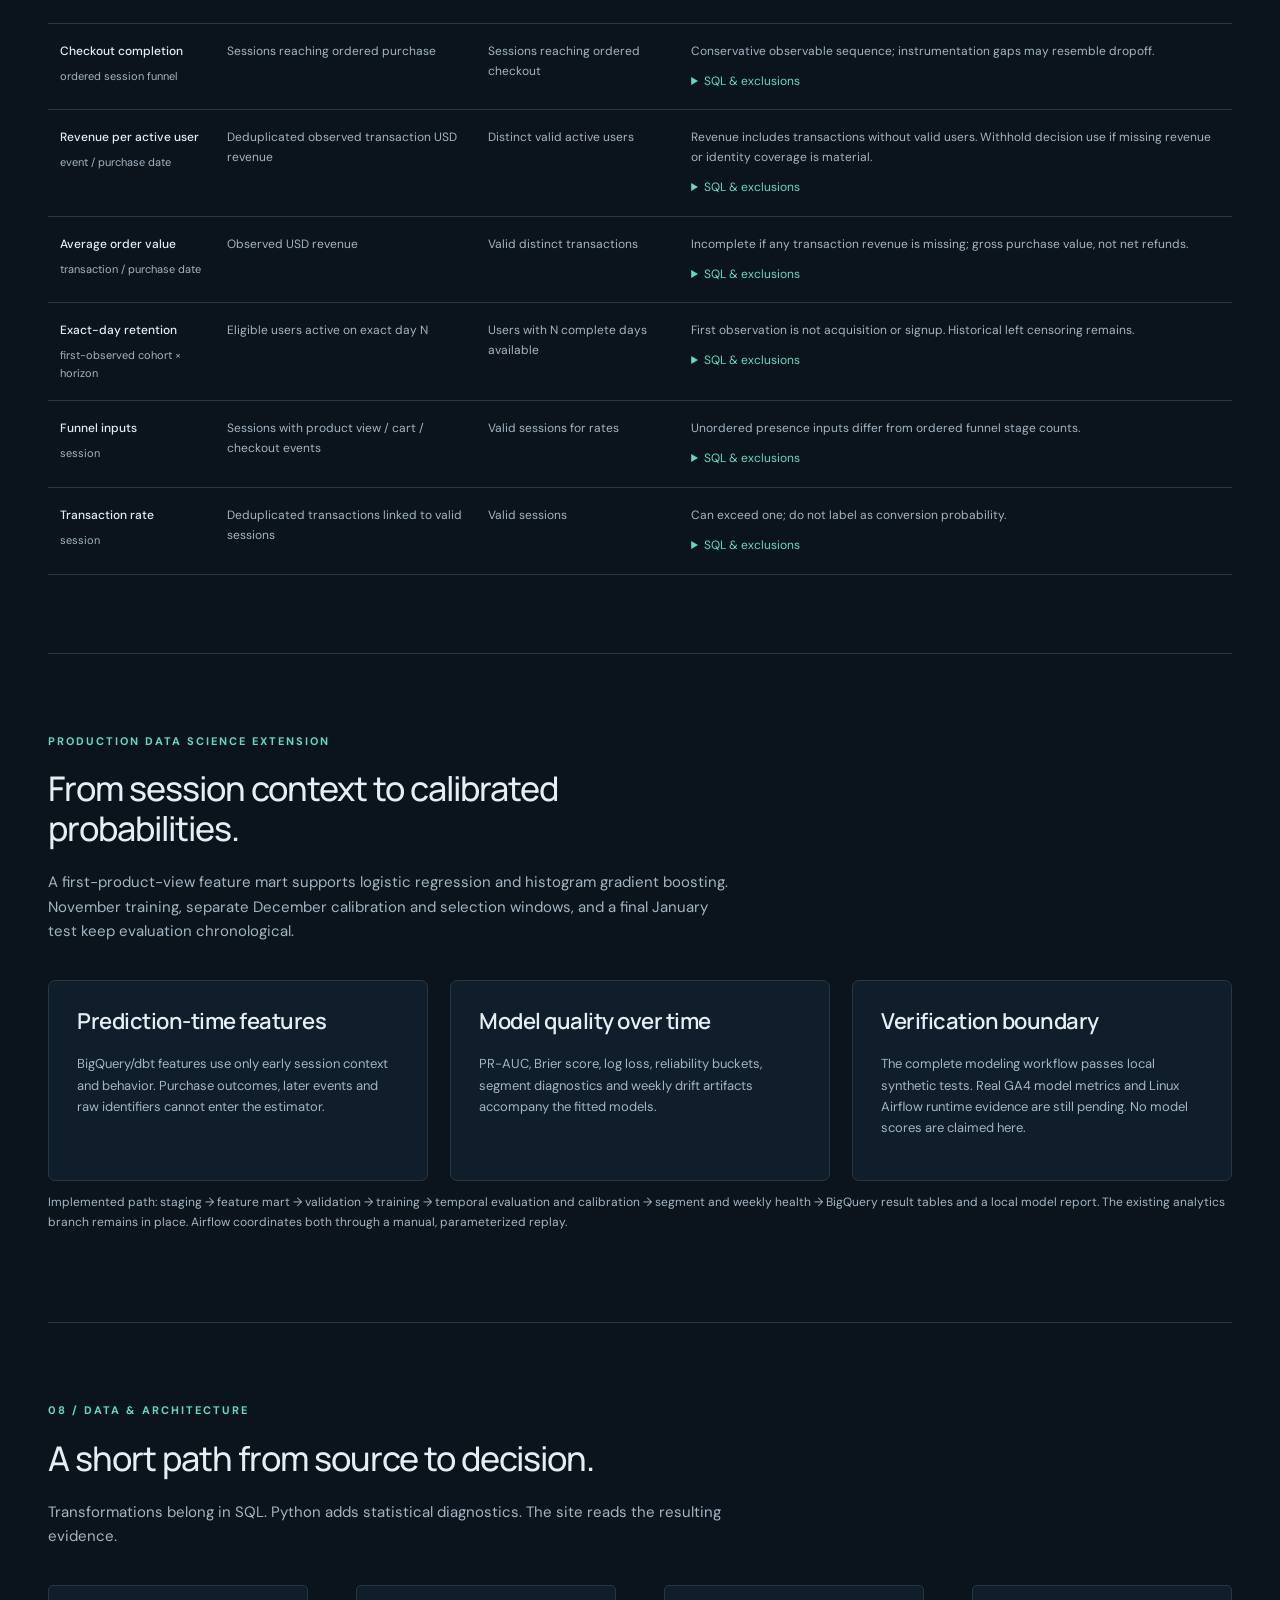
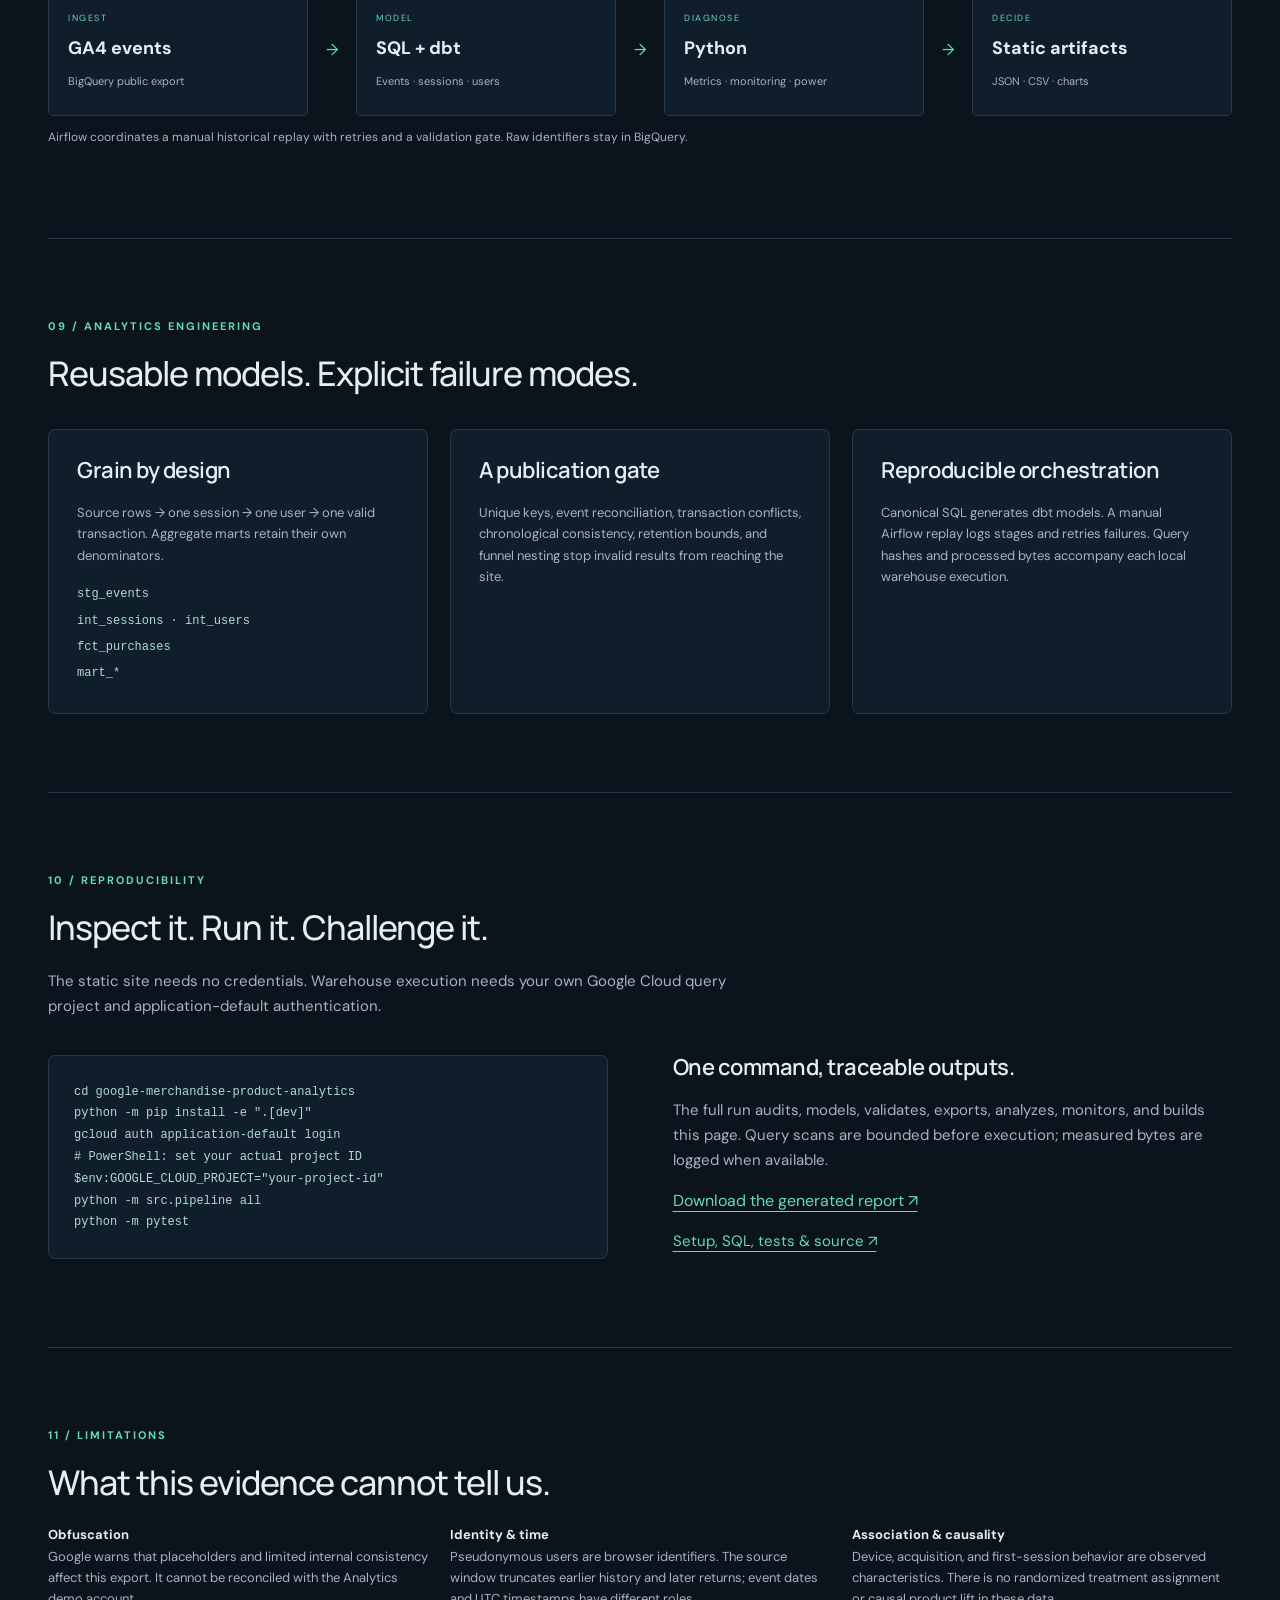
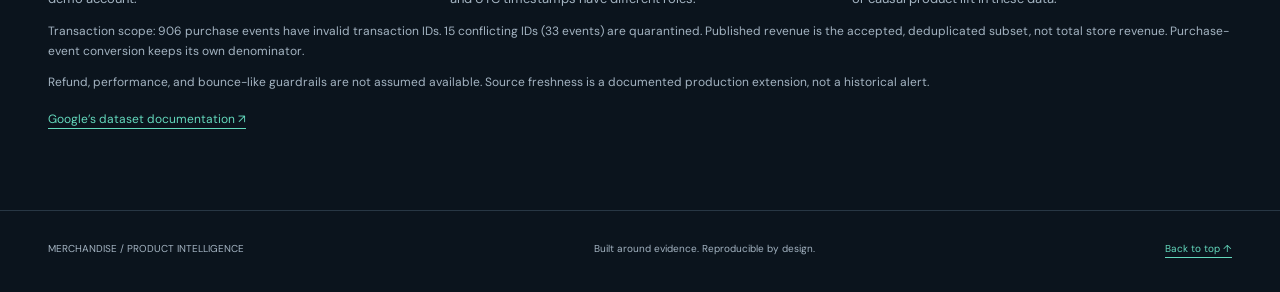
==== commit 0cd26126: "Checkpoint: add DS modeling and Airflow replay extension" ====
--- a/site/index.html
+++ b/site/index.html
@@ -59,6 +59,7 @@
 </details>
 
 <section id="kpis"><div class="section-heading"><p class="eyebrow">07 / METRIC CONTRACTS</p><h2>A metric is a contract.</h2><p>Purchasing users is the north-star candidate. Funnel inputs explain reach; revenue and conversion describe outcomes. Coverage determines which guardrails are usable.</p></div><div class="table-wrap"><table><thead><tr><th>Metric / grain</th><th>Numerator</th><th>Denominator</th><th>Boundary</th></tr></thead><tbody><tr><td><strong>Purchasing users</strong><small>user × event date</small></td><td>Distinct valid users with purchase events</td><td>None</td><td>North-star candidate; browser IDs are not people. Daily counts are not additive across dates.<details><summary>SQL & exclusions</summary><code>COUNT(DISTINCT IF(valid_user AND event_name=&#39;purchase&#39;,user_pseudo_id,NULL))</code><p>Missing / placeholder user IDs</p></details></td></tr><tr><td><strong>Session conversion</strong><small>session start date</small></td><td>Sessions with a purchase event</td><td>Valid observed sessions</td><td>Includes purchases without valid transaction IDs; not an ordered funnel rate.<details><summary>SQL & exclusions</summary><code>SAFE_DIVIDE(COUNTIF(purchase_event),COUNT(*))</code><p>Missing user or session ID</p></details></td></tr><tr><td><strong>Checkout completion</strong><small>ordered session funnel</small></td><td>Sessions reaching ordered purchase</td><td>Sessions reaching ordered checkout</td><td>Conservative observable sequence; instrumentation gaps may resemble dropoff.<details><summary>SQL & exclusions</summary><code>SAFE_DIVIDE(COUNTIF(purchase_ts IS NOT NULL),COUNTIF(checkout_ts IS NOT NULL))</code><p>Missing earlier stages and equal-time transitions</p></details></td></tr><tr><td><strong>Revenue per active user</strong><small>event / purchase date</small></td><td>Deduplicated observed transaction USD revenue</td><td>Distinct valid active users</td><td>Revenue includes transactions without valid users. Withhold decision use if missing revenue or identity coverage is material.<details><summary>SQL & exclusions</summary><code>SAFE_DIVIDE(revenue_usd,users)</code><p>Invalid or conflicting transaction IDs; missing USD not imputed</p></details></td></tr><tr><td><strong>Average order value</strong><small>transaction / purchase date</small></td><td>Observed USD revenue</td><td>Valid distinct transactions</td><td>Incomplete if any transaction revenue is missing; gross purchase value, not net refunds.<details><summary>SQL & exclusions</summary><code>SAFE_DIVIDE(revenue_usd,transactions)</code><p>Invalid or conflicting transaction IDs</p></details></td></tr><tr><td><strong>Exact-day retention</strong><small>first-observed cohort × horizon</small></td><td>Eligible users active on exact day N</td><td>Users with N complete days available</td><td>First observation is not acquisition or signup. Historical left censoring remains.<details><summary>SQL & exclusions</summary><code>SAFE_DIVIDE(returned_users,eligible_users)</code><p>Right-censored users</p></details></td></tr><tr><td><strong>Funnel inputs</strong><small>session</small></td><td>Sessions with product view / cart / checkout events</td><td>Valid sessions for rates</td><td>Unordered presence inputs differ from ordered funnel stage counts.<details><summary>SQL & exclusions</summary><code>COUNTIF(viewed_item), COUNTIF(added_cart), COUNTIF(began_checkout)</code><p>Invalid session IDs</p></details></td></tr><tr><td><strong>Transaction rate</strong><small>session</small></td><td>Deduplicated transactions linked to valid sessions</td><td>Valid sessions</td><td>Can exceed one; do not label as conversion probability.<details><summary>SQL & exclusions</summary><code>SAFE_DIVIDE(SUM(transactions),COUNT(*))</code><p>Unlinked transactions</p></details></td></tr></tbody></table></div></section>
+<section id="data-science"><div class="section-heading"><p class="eyebrow">PRODUCTION DATA SCIENCE EXTENSION</p><h2>From session context to calibrated probabilities.</h2><p>A first-product-view feature mart supports logistic regression and histogram gradient boosting. November training, separate December calibration and selection windows, and a final January test keep evaluation chronological.</p></div><div class="cards"><article><h3>Prediction-time features</h3><p>BigQuery/dbt features use only early session context and behavior. Purchase outcomes, later events and raw identifiers cannot enter the estimator.</p></article><article><h3>Model quality over time</h3><p>PR-AUC, Brier score, log loss, reliability buckets, segment diagnostics and weekly drift artifacts accompany the fitted models.</p></article><article><h3>Verification boundary</h3><p>The complete modeling workflow passes local synthetic tests. Real GA4 model metrics and Linux Airflow runtime evidence are still pending. No model scores are claimed here.</p></article></div><p class="caption">Implemented path: staging → feature mart → validation → training → temporal evaluation and calibration → segment and weekly health → BigQuery result tables and a local model report. The existing analytics branch remains in place. Airflow coordinates both through a manual, parameterized replay.</p></section>
 <section id="architecture"><div class="section-heading"><p class="eyebrow">08 / DATA & ARCHITECTURE</p><h2>A short path from source to decision.</h2><p>Transformations belong in SQL. Python adds statistical diagnostics. The site reads the resulting evidence.</p></div><div class="architecture" aria-label="Data pipeline"><div><small>INGEST</small><b>GA4 events</b><span>BigQuery public export</span></div><i>→</i><div><small>MODEL</small><b>SQL + dbt</b><span>Events · sessions · users</span></div><i>→</i><div><small>DIAGNOSE</small><b>Python</b><span>Metrics · monitoring · power</span></div><i>→</i><div><small>DECIDE</small><b>Static artifacts</b><span>JSON · CSV · charts</span></div></div><p class="caption">Airflow coordinates a manual historical replay with retries and a validation gate. Raw identifiers stay in BigQuery.</p></section>
 <section id="engineering"><div class="section-heading"><p class="eyebrow">09 / ANALYTICS ENGINEERING</p><h2>Reusable models. Explicit failure modes.</h2></div><div class="cards"><article><h3>Grain by design</h3><p>Source rows → one session → one user → one valid transaction. Aggregate marts retain their own denominators.</p><code>stg_events<br>int_sessions · int_users<br>fct_purchases<br>mart_*</code></article><article><h3>A publication gate</h3><p>Unique keys, event reconciliation, transaction conflicts, chronological consistency, retention bounds, and funnel nesting stop invalid results from reaching the site.</p></article><article><h3>Reproducible orchestration</h3><p>Canonical SQL generates dbt models. A manual Airflow replay logs stages and retries failures. Query hashes and processed bytes accompany each local warehouse execution.</p></article></div></section>
 <section id="reproduce"><div class="section-heading"><p class="eyebrow">10 / REPRODUCIBILITY</p><h2>Inspect it. Run it. Challenge it.</h2><p>The static site needs no credentials. Warehouse execution needs your own Google Cloud query project and application-default authentication.</p></div><div class="split"><pre><code>cd google-merchandise-product-analytics
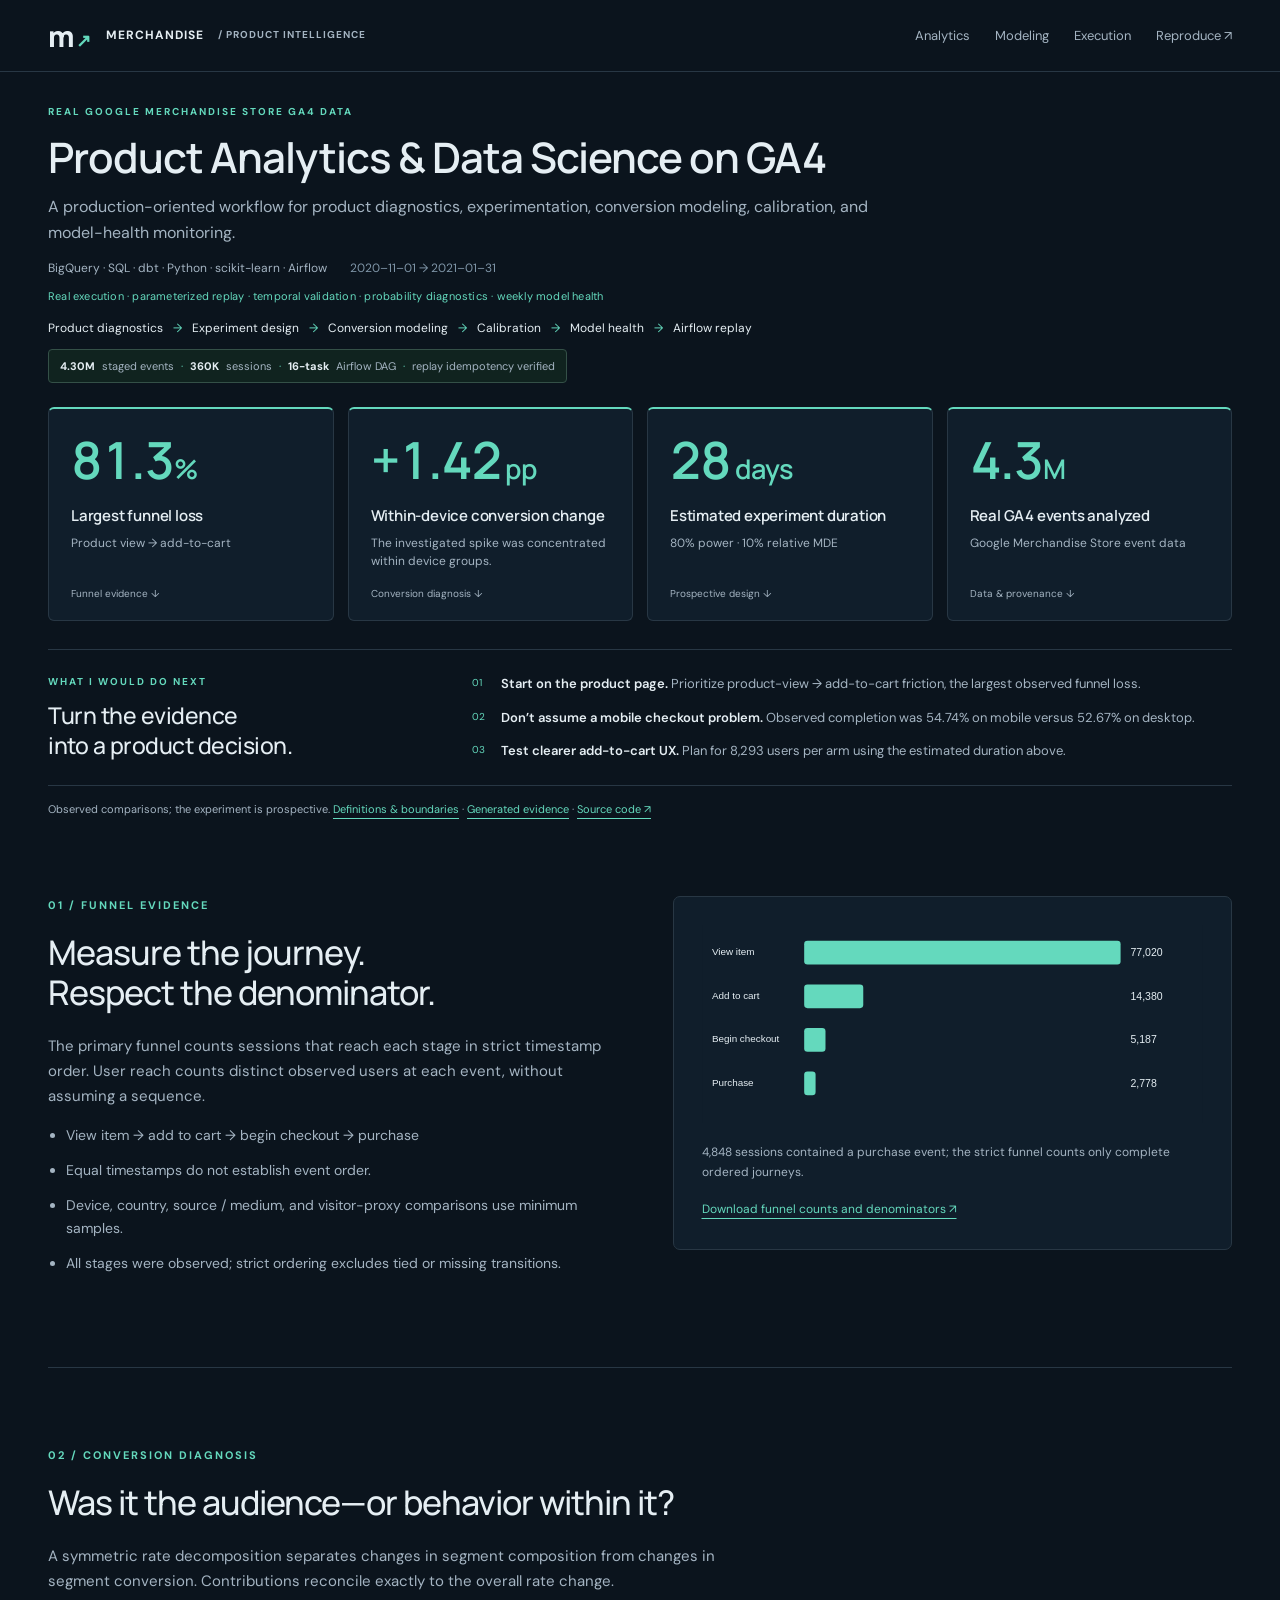
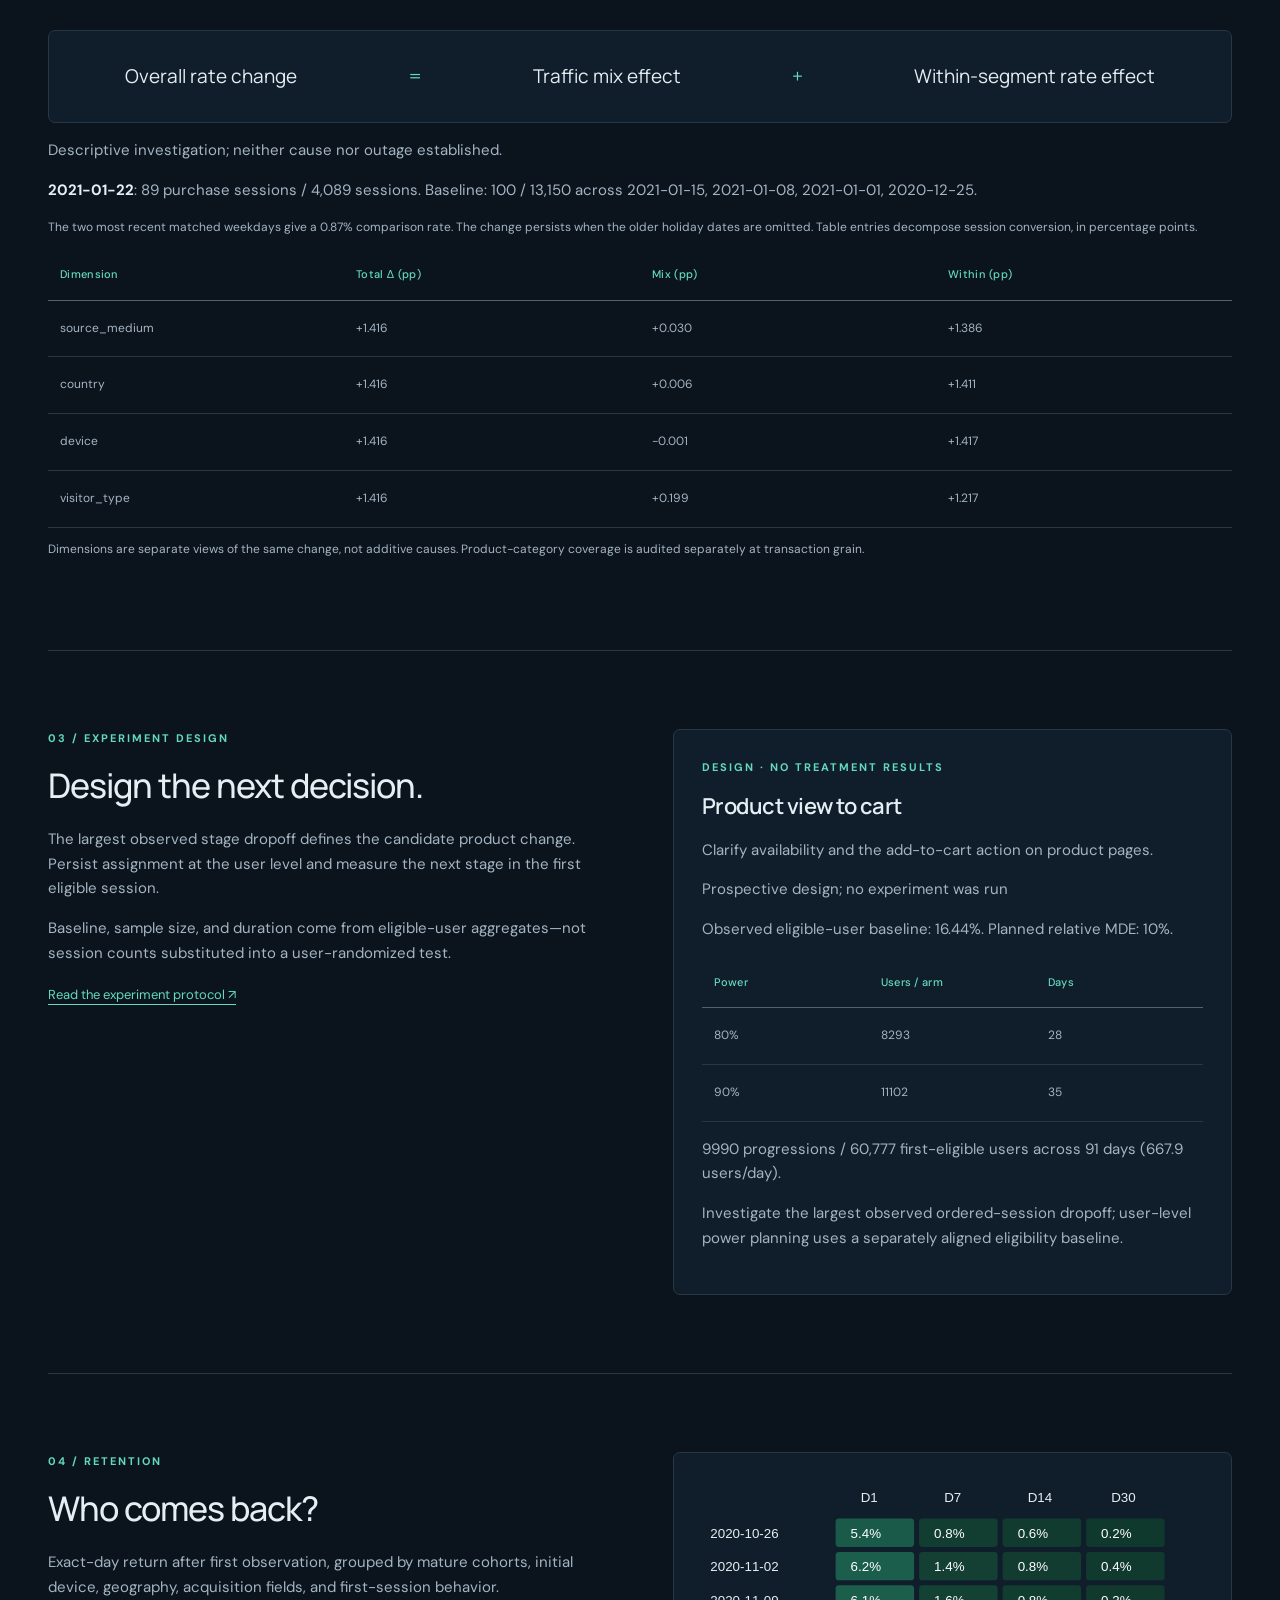
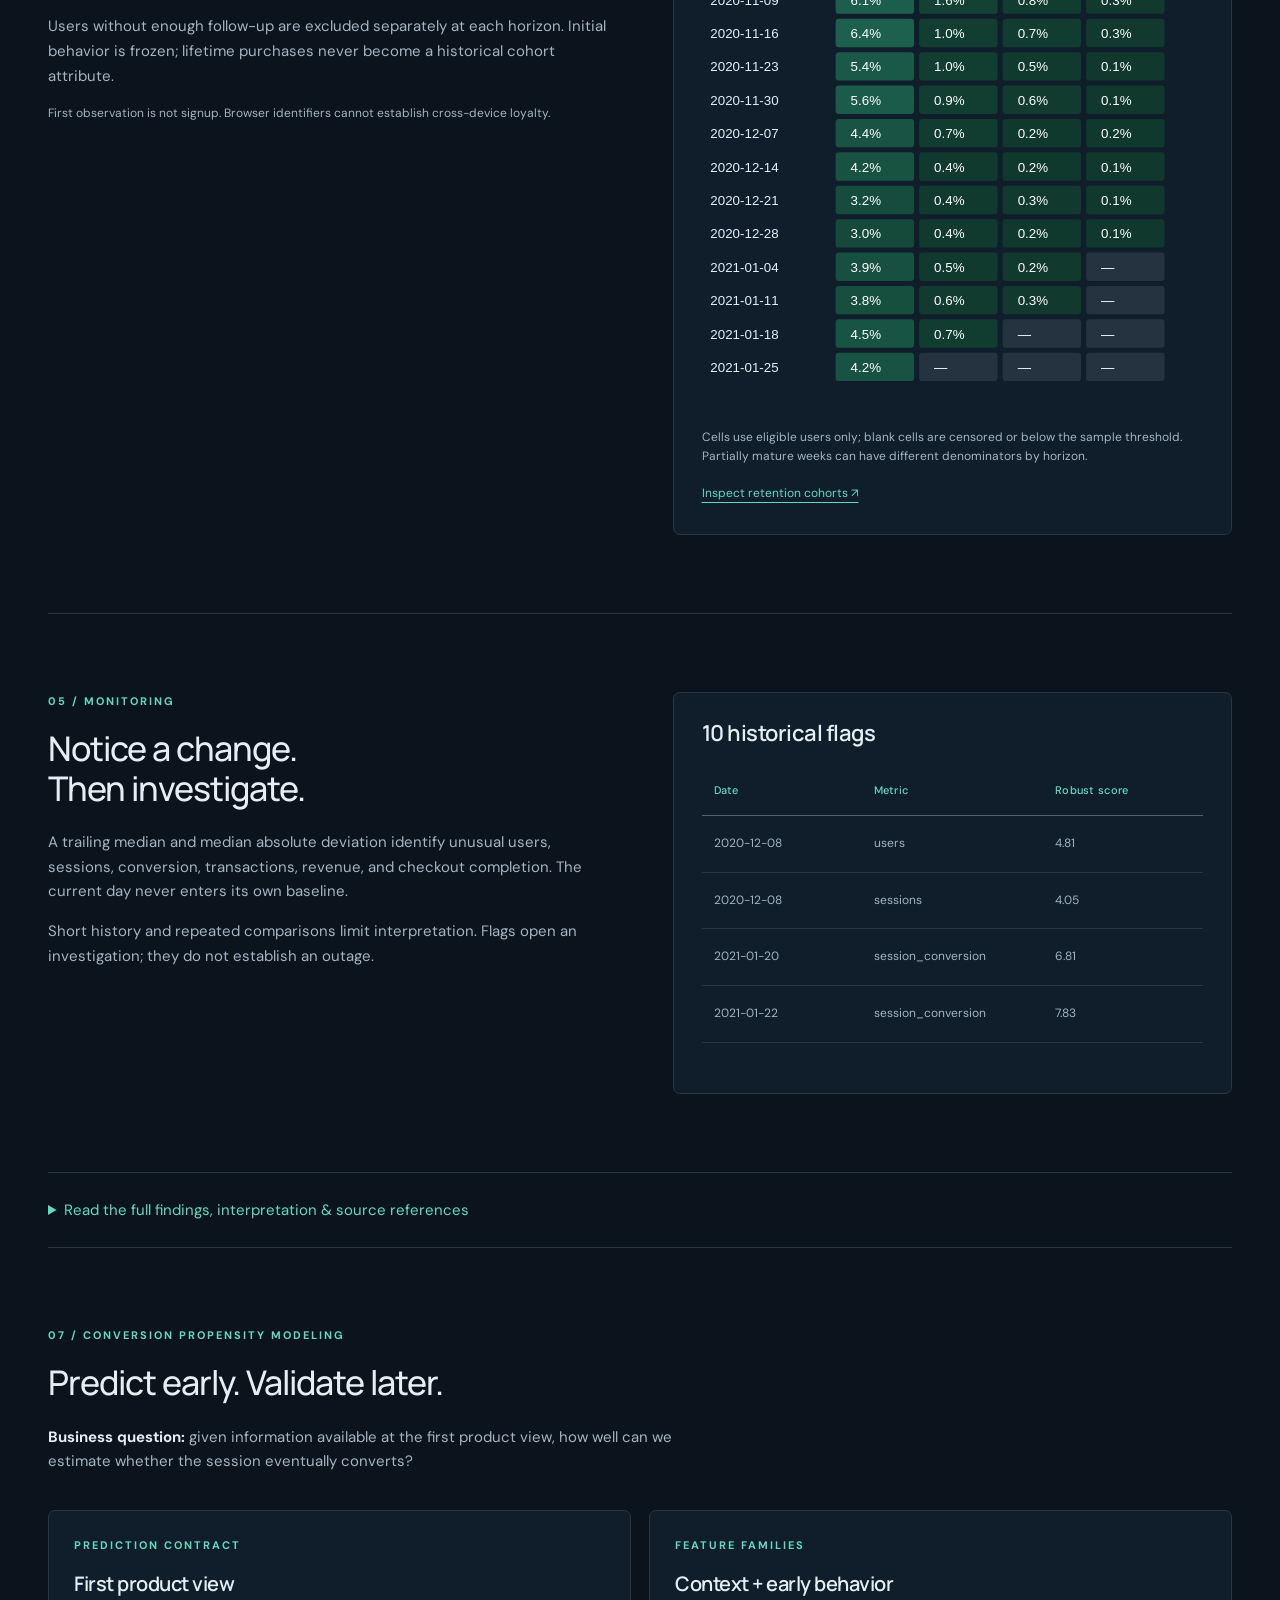
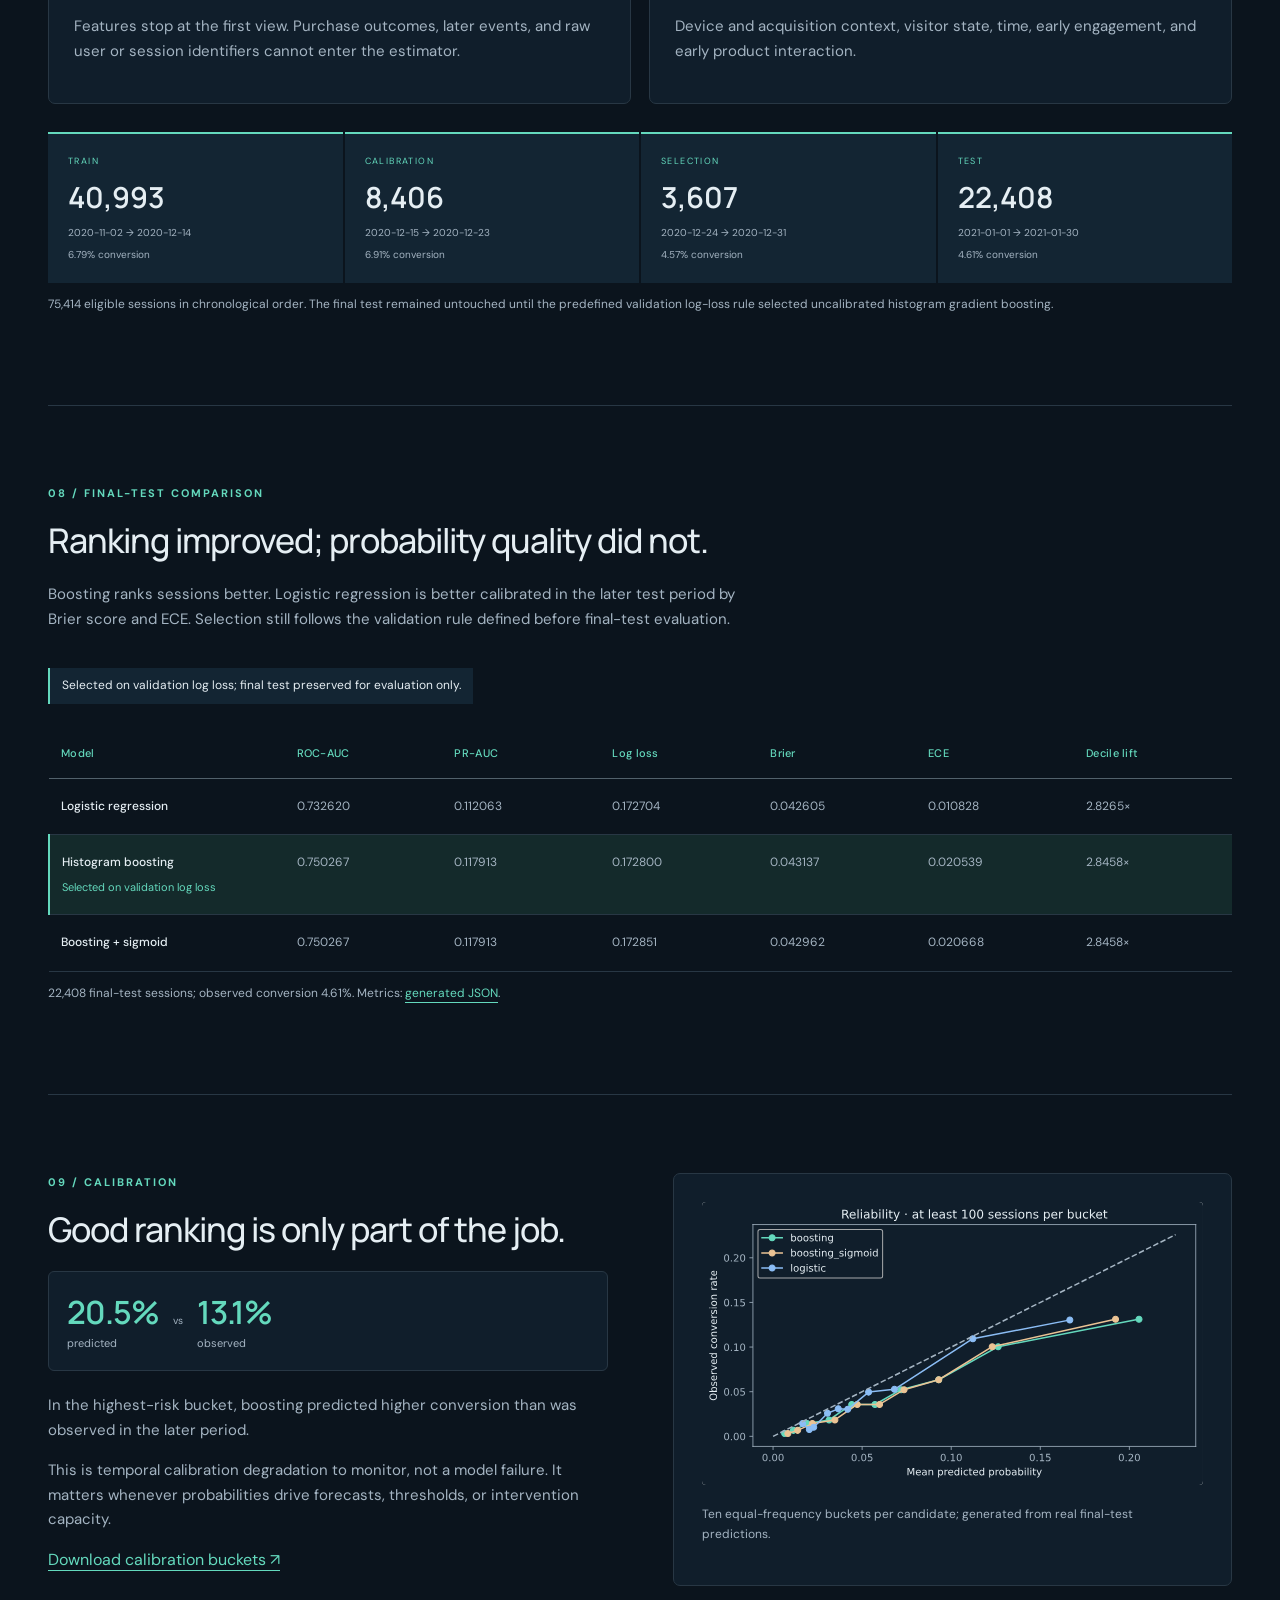
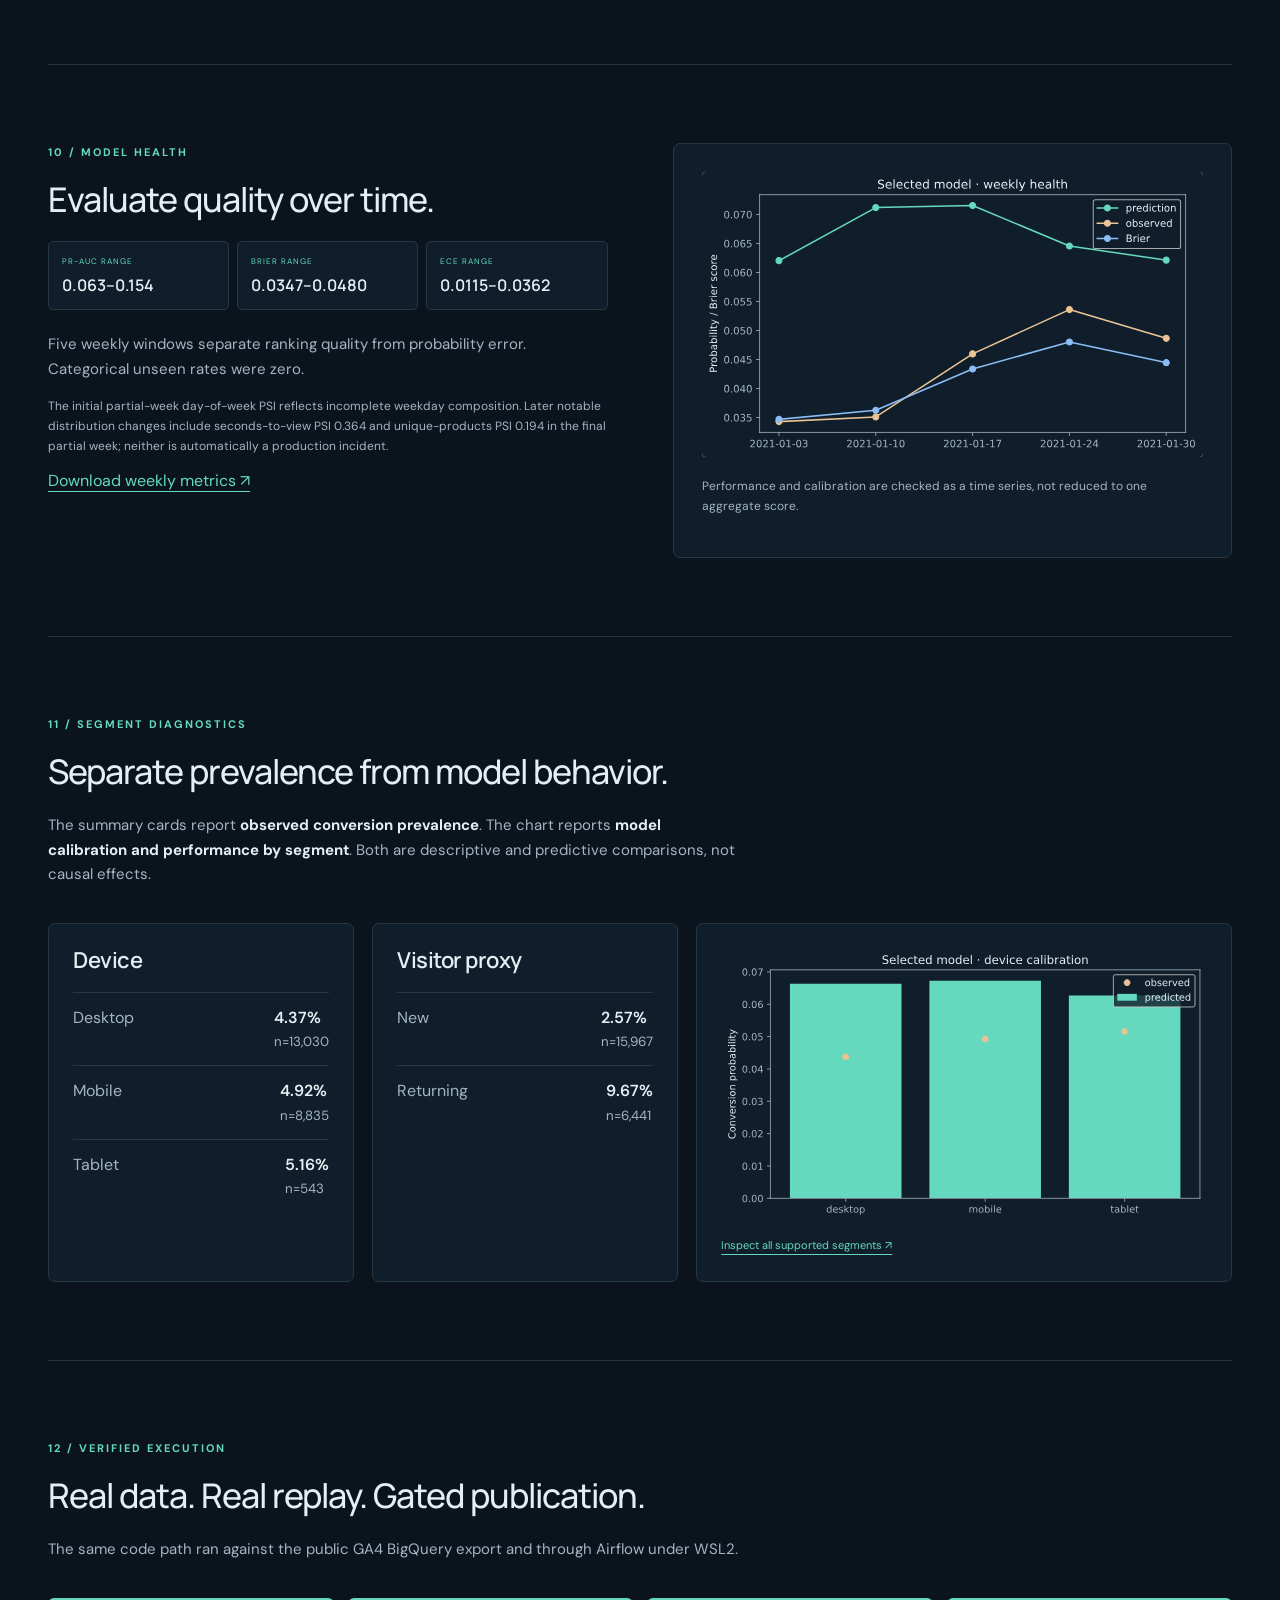
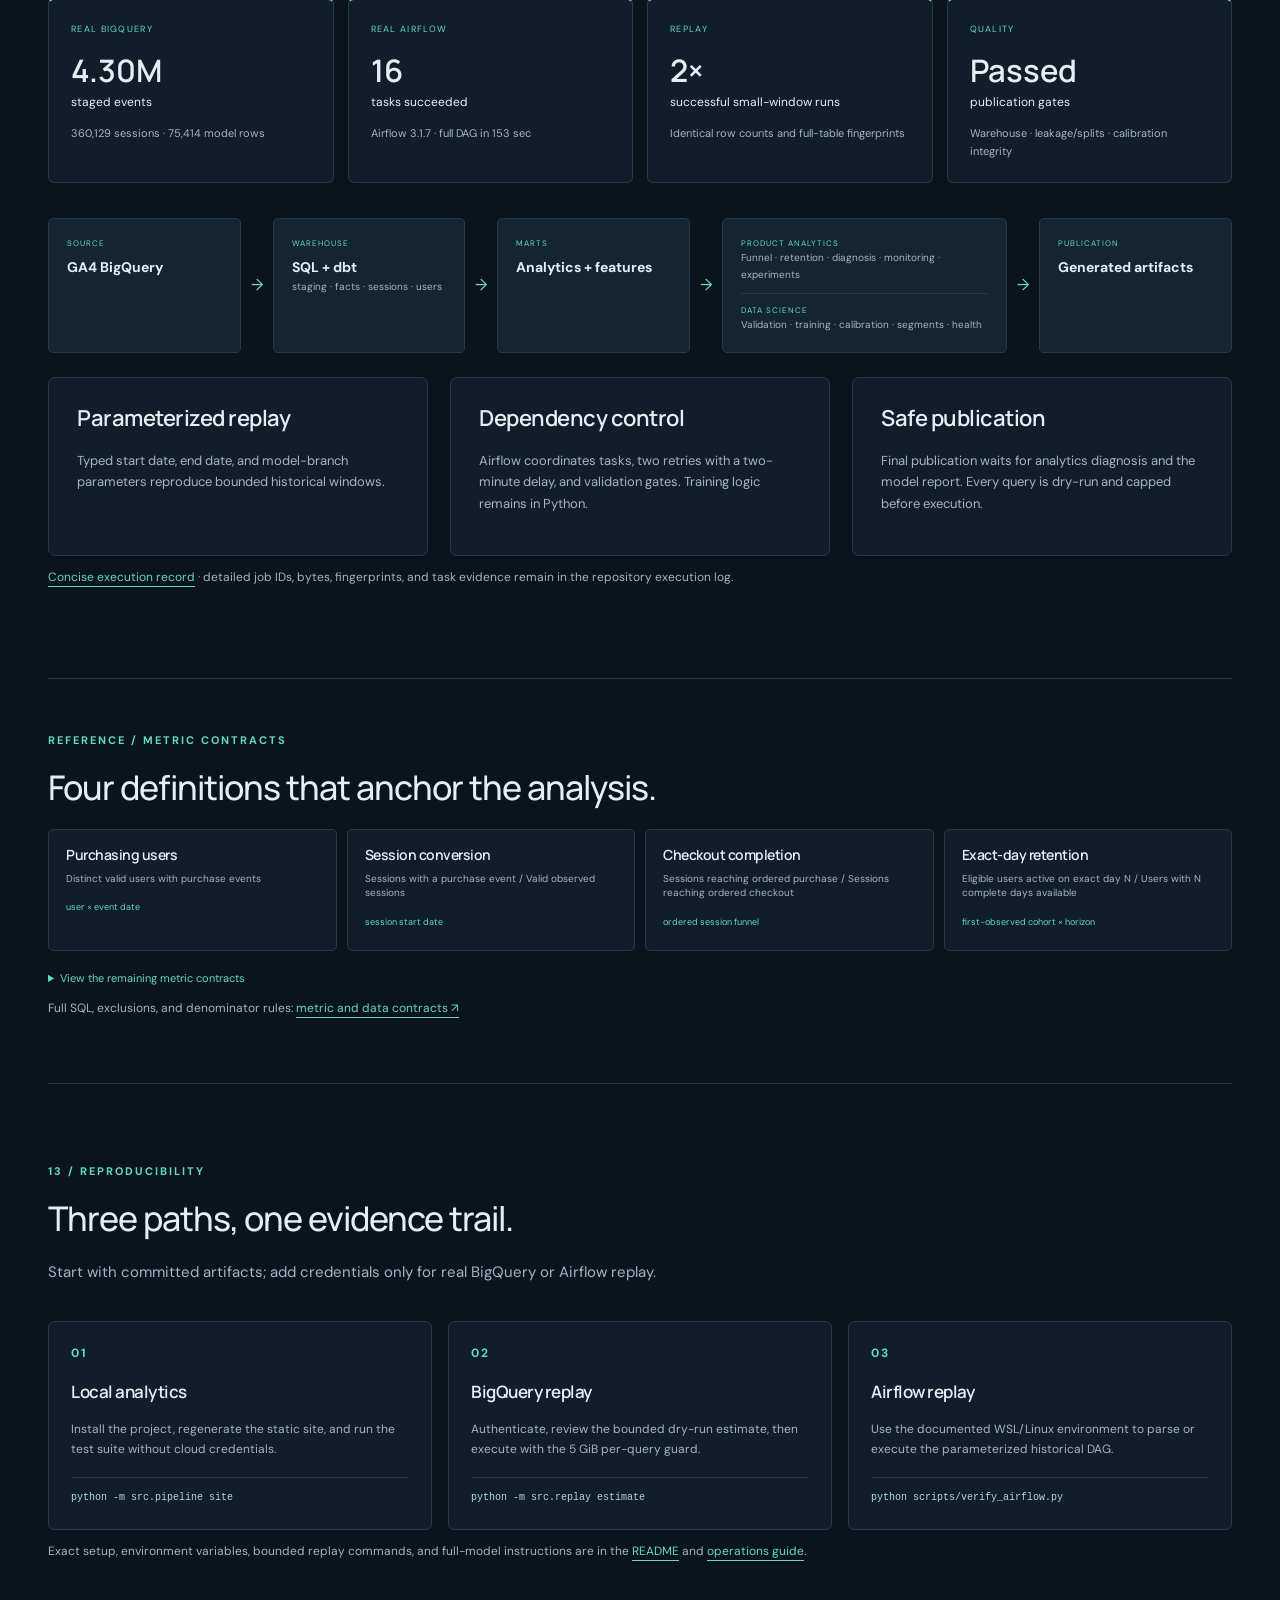
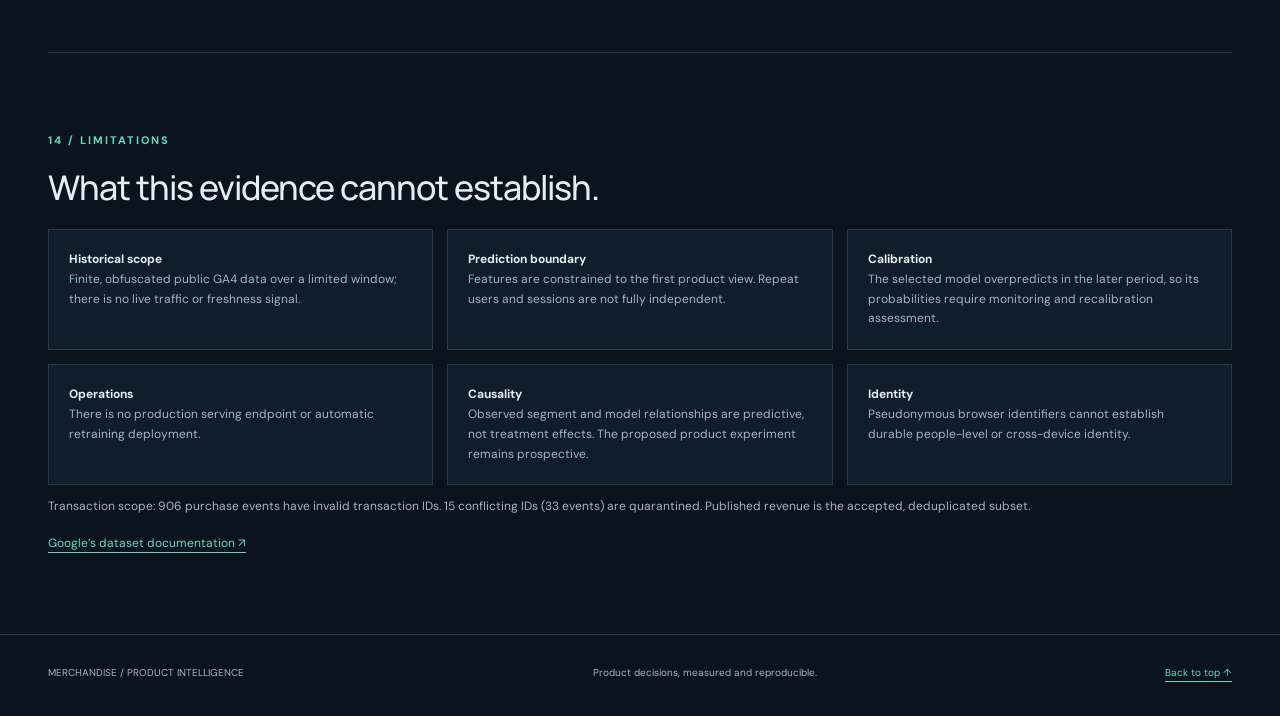
==== commit dc99150d: "feat: complete verified product data science workflow" ====
--- a/site/index.html
+++ b/site/index.html
@@ -1,15 +1,18 @@
 <!doctype html>
 <html lang="en"><head><meta charset="utf-8"><meta name="viewport" content="width=device-width, initial-scale=1">
-<meta name="description" content="A reproducible Google Merchandise Store product analytics platform: BigQuery, SQL, cohort retention, monitoring and prospective experiments.">
-<title>Merchandise / Product intelligence</title><link rel="stylesheet" href="styles.css"><script src="app.js" defer></script></head>
+<meta name="description" content="Production-oriented product analytics and data science on real GA4 data using BigQuery, dbt, Airflow and scikit-learn.">
+<title>GA4 Product Analytics &amp; Data Science</title><link rel="stylesheet" href="styles.css"><script src="app.js" defer></script></head>
 <body><a class="skip" href="#decisions">Skip to decisions</a>
-<header><a class="brand" href="#"><span class="mark">m<span>↗</span></span> MERCHANDISE <small> / PRODUCT INTELLIGENCE</small></a><nav aria-label="Main"><a href="#funnel">Analysis</a><a href="#engineering">Engineering</a><a href="#reproduce">Reproduce ↗</a></nav></header>
+<header><a class="brand" href="#"><span class="mark">m<span>↗</span></span> MERCHANDISE <small> / PRODUCT INTELLIGENCE</small></a><nav aria-label="Main"><a href="#funnel">Analytics</a><a href="#data-science">Modeling</a><a href="#execution">Execution</a><a href="#reproduce">Reproduce ↗</a></nav></header>
 <main>
 <section class="hero memo-hero">
-  <p class="eyebrow">GOOGLE MERCHANDISE STORE / PRODUCT DECISION MEMO</p>
-  <h1>Product Analytics &amp; Experimentation</h1>
-  <p class="intro">Identify the shopping journey’s largest loss, diagnose a conversion change, and size the next product experiment.</p>
-  <p class="tech-line">BigQuery · SQL · dbt · Python · Airflow <span>2020–11–01 → 2021–01–31</span></p>
+  <p class="eyebrow">REAL GOOGLE MERCHANDISE STORE GA4 DATA</p>
+  <h1>Product Analytics &amp; Data Science on GA4</h1>
+  <p class="intro">A production-oriented workflow for product diagnostics, experimentation, conversion modeling, calibration, and model-health monitoring.</p>
+  <p class="tech-line">BigQuery · SQL · dbt · Python · scikit-learn · Airflow <span>2020–11–01 → 2021–01–31</span></p>
+  <p class="evidence-line">Real execution · parameterized replay · temporal validation · probability diagnostics · weekly model health</p>
+  <p class="workflow-line">Product diagnostics <i>→</i> Experiment design <i>→</i> Conversion modeling <i>→</i> Calibration <i>→</i> Model health <i>→</i> Airflow replay</p>
+  <p class="verified-line"><strong>4.30M</strong> staged events <span>·</span> <strong>360K</strong> sessions <span>·</span> <strong>16-task</strong> Airflow DAG <span>·</span> replay idempotency verified</p>
 </section>
 
 
@@ -23,8 +26,10 @@
     <a href="#funnel">Funnel evidence ↓</a>
   </article>
   <article class="result-card" data-source="investigation.cases[dimension=device].within">
+
     <p class="result-value">+1.42<span> pp</span></p>
     <h2>Within-device conversion change</h2><p>The investigated spike was concentrated within device groups.</p>
+
     <a href="#diagnosis">Conversion diagnosis ↓</a>
   </article>
   <article class="result-card" data-source="experiment.scenarios[power=0.8].duration_days">
@@ -58,15 +63,46 @@
 </section>
 </details>
 
-<section id="kpis"><div class="section-heading"><p class="eyebrow">07 / METRIC CONTRACTS</p><h2>A metric is a contract.</h2><p>Purchasing users is the north-star candidate. Funnel inputs explain reach; revenue and conversion describe outcomes. Coverage determines which guardrails are usable.</p></div><div class="table-wrap"><table><thead><tr><th>Metric / grain</th><th>Numerator</th><th>Denominator</th><th>Boundary</th></tr></thead><tbody><tr><td><strong>Purchasing users</strong><small>user × event date</small></td><td>Distinct valid users with purchase events</td><td>None</td><td>North-star candidate; browser IDs are not people. Daily counts are not additive across dates.<details><summary>SQL & exclusions</summary><code>COUNT(DISTINCT IF(valid_user AND event_name=&#39;purchase&#39;,user_pseudo_id,NULL))</code><p>Missing / placeholder user IDs</p></details></td></tr><tr><td><strong>Session conversion</strong><small>session start date</small></td><td>Sessions with a purchase event</td><td>Valid observed sessions</td><td>Includes purchases without valid transaction IDs; not an ordered funnel rate.<details><summary>SQL & exclusions</summary><code>SAFE_DIVIDE(COUNTIF(purchase_event),COUNT(*))</code><p>Missing user or session ID</p></details></td></tr><tr><td><strong>Checkout completion</strong><small>ordered session funnel</small></td><td>Sessions reaching ordered purchase</td><td>Sessions reaching ordered checkout</td><td>Conservative observable sequence; instrumentation gaps may resemble dropoff.<details><summary>SQL & exclusions</summary><code>SAFE_DIVIDE(COUNTIF(purchase_ts IS NOT NULL),COUNTIF(checkout_ts IS NOT NULL))</code><p>Missing earlier stages and equal-time transitions</p></details></td></tr><tr><td><strong>Revenue per active user</strong><small>event / purchase date</small></td><td>Deduplicated observed transaction USD revenue</td><td>Distinct valid active users</td><td>Revenue includes transactions without valid users. Withhold decision use if missing revenue or identity coverage is material.<details><summary>SQL & exclusions</summary><code>SAFE_DIVIDE(revenue_usd,users)</code><p>Invalid or conflicting transaction IDs; missing USD not imputed</p></details></td></tr><tr><td><strong>Average order value</strong><small>transaction / purchase date</small></td><td>Observed USD revenue</td><td>Valid distinct transactions</td><td>Incomplete if any transaction revenue is missing; gross purchase value, not net refunds.<details><summary>SQL & exclusions</summary><code>SAFE_DIVIDE(revenue_usd,transactions)</code><p>Invalid or conflicting transaction IDs</p></details></td></tr><tr><td><strong>Exact-day retention</strong><small>first-observed cohort × horizon</small></td><td>Eligible users active on exact day N</td><td>Users with N complete days available</td><td>First observation is not acquisition or signup. Historical left censoring remains.<details><summary>SQL & exclusions</summary><code>SAFE_DIVIDE(returned_users,eligible_users)</code><p>Right-censored users</p></details></td></tr><tr><td><strong>Funnel inputs</strong><small>session</small></td><td>Sessions with product view / cart / checkout events</td><td>Valid sessions for rates</td><td>Unordered presence inputs differ from ordered funnel stage counts.<details><summary>SQL & exclusions</summary><code>COUNTIF(viewed_item), COUNTIF(added_cart), COUNTIF(began_checkout)</code><p>Invalid session IDs</p></details></td></tr><tr><td><strong>Transaction rate</strong><small>session</small></td><td>Deduplicated transactions linked to valid sessions</td><td>Valid sessions</td><td>Can exceed one; do not label as conversion probability.<details><summary>SQL & exclusions</summary><code>SAFE_DIVIDE(SUM(transactions),COUNT(*))</code><p>Unlinked transactions</p></details></td></tr></tbody></table></div></section>
-<section id="data-science"><div class="section-heading"><p class="eyebrow">PRODUCTION DATA SCIENCE EXTENSION</p><h2>From session context to calibrated probabilities.</h2><p>A first-product-view feature mart supports logistic regression and histogram gradient boosting. November training, separate December calibration and selection windows, and a final January test keep evaluation chronological.</p></div><div class="cards"><article><h3>Prediction-time features</h3><p>BigQuery/dbt features use only early session context and behavior. Purchase outcomes, later events and raw identifiers cannot enter the estimator.</p></article><article><h3>Model quality over time</h3><p>PR-AUC, Brier score, log loss, reliability buckets, segment diagnostics and weekly drift artifacts accompany the fitted models.</p></article><article><h3>Verification boundary</h3><p>The complete modeling workflow passes local synthetic tests. Real GA4 model metrics and Linux Airflow runtime evidence are still pending. No model scores are claimed here.</p></article></div><p class="caption">Implemented path: staging → feature mart → validation → training → temporal evaluation and calibration → segment and weekly health → BigQuery result tables and a local model report. The existing analytics branch remains in place. Airflow coordinates both through a manual, parameterized replay.</p></section>
-<section id="architecture"><div class="section-heading"><p class="eyebrow">08 / DATA & ARCHITECTURE</p><h2>A short path from source to decision.</h2><p>Transformations belong in SQL. Python adds statistical diagnostics. The site reads the resulting evidence.</p></div><div class="architecture" aria-label="Data pipeline"><div><small>INGEST</small><b>GA4 events</b><span>BigQuery public export</span></div><i>→</i><div><small>MODEL</small><b>SQL + dbt</b><span>Events · sessions · users</span></div><i>→</i><div><small>DIAGNOSE</small><b>Python</b><span>Metrics · monitoring · power</span></div><i>→</i><div><small>DECIDE</small><b>Static artifacts</b><span>JSON · CSV · charts</span></div></div><p class="caption">Airflow coordinates a manual historical replay with retries and a validation gate. Raw identifiers stay in BigQuery.</p></section>
-<section id="engineering"><div class="section-heading"><p class="eyebrow">09 / ANALYTICS ENGINEERING</p><h2>Reusable models. Explicit failure modes.</h2></div><div class="cards"><article><h3>Grain by design</h3><p>Source rows → one session → one user → one valid transaction. Aggregate marts retain their own denominators.</p><code>stg_events<br>int_sessions · int_users<br>fct_purchases<br>mart_*</code></article><article><h3>A publication gate</h3><p>Unique keys, event reconciliation, transaction conflicts, chronological consistency, retention bounds, and funnel nesting stop invalid results from reaching the site.</p></article><article><h3>Reproducible orchestration</h3><p>Canonical SQL generates dbt models. A manual Airflow replay logs stages and retries failures. Query hashes and processed bytes accompany each local warehouse execution.</p></article></div></section>
-<section id="reproduce"><div class="section-heading"><p class="eyebrow">10 / REPRODUCIBILITY</p><h2>Inspect it. Run it. Challenge it.</h2><p>The static site needs no credentials. Warehouse execution needs your own Google Cloud query project and application-default authentication.</p></div><div class="split"><pre><code>cd google-merchandise-product-analytics
-python -m pip install -e ".[dev]"
-gcloud auth application-default login
-# PowerShell: set your actual project ID
-$env:GOOGLE_CLOUD_PROJECT="your-project-id"
-python -m src.pipeline all
-python -m pytest</code></pre><div><h3>One command, traceable outputs.</h3><p>The full run audits, models, validates, exports, analyzes, monitors, and builds this page. Query scans are bounded before execution; measured bytes are logged when available.</p><a href="report.json">Download the generated report ↗</a><p><a href="https://github.com/Kohaningithub/google-merchandise-product-analytics/tree/main">Setup, SQL, tests & source ↗</a></p></div></div></section>
-<section id="limitations" class="limitations"><p class="eyebrow">11 / LIMITATIONS</p><h2>What this evidence cannot tell us.</h2><div class="cards"><p><strong>Obfuscation</strong><br>Google warns that placeholders and limited internal consistency affect this export. It cannot be reconciled with the Analytics demo account.</p><p><strong>Identity & time</strong><br>Pseudonymous users are browser identifiers. The source window truncates earlier history and later returns; event dates and UTC timestamps have different roles.</p><p><strong>Association & causality</strong><br>Device, acquisition, and first-session behavior are observed characteristics. There is no randomized treatment assignment or causal product lift in these data.</p></div><p class="caption">Transaction scope: 906 purchase events have invalid transaction IDs. 15 conflicting IDs (33 events) are quarantined. Published revenue is the accepted, deduplicated subset, not total store revenue. Purchase-event conversion keeps its own denominator.</p><p class="caption">Refund, performance, and bounce-like guardrails are not assumed available. Source freshness is a documented production extension, not a historical alert.</p><a href="https://developers.google.com/analytics/bigquery/web-ecommerce-demo-dataset">Google’s dataset documentation ↗</a></section></main><footer><span>MERCHANDISE / PRODUCT INTELLIGENCE</span><span>Built around evidence. Reproducible by design.</span><a href="#">Back to top ↑</a></footer></body></html>+
+<section id="data-science">
+  <div class="section-heading"><p class="eyebrow">07 / CONVERSION PROPENSITY MODELING</p><h2>Predict early. Validate later.</h2><p><strong>Business question:</strong> given information available at the first product view, how well can we estimate whether the session eventually converts?</p></div>
+  <div class="contract-grid">
+    <article><p class="eyebrow">PREDICTION CONTRACT</p><h3>First product view</h3><p>Features stop at the first view. Purchase outcomes, later events, and raw user or session identifiers cannot enter the estimator.</p></article>
+    <article><p class="eyebrow">FEATURE FAMILIES</p><h3>Context + early behavior</h3><p>Device and acquisition context, visitor state, time, early engagement, and early product interaction.</p></article>
+  </div>
+  <div class="timeline" aria-label="Chronological model validation split">
+    <div><small>TRAIN</small><b>40,993</b><span>2020-11-02 → 2020-12-14</span><em>6.79% conversion</em></div><div><small>CALIBRATION</small><b>8,406</b><span>2020-12-15 → 2020-12-23</span><em>6.91% conversion</em></div><div><small>SELECTION</small><b>3,607</b><span>2020-12-24 → 2020-12-31</span><em>4.57% conversion</em></div><div><small>TEST</small><b>22,408</b><span>2021-01-01 → 2021-01-30</span><em>4.61% conversion</em></div>
+  </div>
+  <p class="caption">75,414 eligible sessions in chronological order. The final test remained untouched until the predefined validation log-loss rule selected uncalibrated histogram gradient boosting.</p>
+</section>
+<section id="model-comparison">
+  <div class="section-heading"><p class="eyebrow">08 / FINAL-TEST COMPARISON</p><h2>Ranking improved; probability quality did not.</h2><p>Boosting ranks sessions better. Logistic regression is better calibrated in the later test period by Brier score and ECE. Selection still follows the validation rule defined before final-test evaluation.</p></div>
+  <p class="selection-note">Selected on validation log loss; final test preserved for evaluation only.</p>
+  <div class="table-wrap"><table class="model-table"><thead><tr><th>Model</th><th>ROC-AUC</th><th>PR-AUC</th><th>Log loss</th><th>Brier</th><th>ECE</th><th>Decile lift</th></tr></thead><tbody>
+  <tr class=""><td><strong>Logistic regression</strong></td><td>0.732620</td><td>0.112063</td><td>0.172704</td><td>0.042605</td><td>0.010828</td><td>2.8265×</td></tr><tr class="selected-row"><td><strong>Histogram boosting</strong><small>Selected on validation log loss</small></td><td>0.750267</td><td>0.117913</td><td>0.172800</td><td>0.043137</td><td>0.020539</td><td>2.8458×</td></tr><tr class=""><td><strong>Boosting + sigmoid</strong></td><td>0.750267</td><td>0.117913</td><td>0.172851</td><td>0.042962</td><td>0.020668</td><td>2.8458×</td></tr>
+  </tbody></table></div>
+  <p class="caption">22,408 final-test sessions; observed conversion 4.61%. Metrics: <a href="model/model_metrics.json">generated JSON</a>.</p>
+</section>
+<section id="calibration" class="split">
+  <div><p class="eyebrow">09 / CALIBRATION</p><h2>Good ranking is only part of the job.</h2><div class="calibration-callout"><span><b>20.5%</b> predicted</span><i>vs</i><span><b>13.1%</b> observed</span></div><p>In the highest-risk bucket, boosting predicted higher conversion than was observed in the later period.</p><p>This is temporal calibration degradation to monitor, not a model failure. It matters whenever probabilities drive forecasts, thresholds, or intervention capacity.</p><a href="model/model_calibration.csv">Download calibration buckets ↗</a></div>
+  <div class="panel"><img src="model/model_calibration.svg" alt="Predicted conversion probability versus observed conversion by model and bucket"><p class="caption">Ten equal-frequency buckets per candidate; generated from real final-test predictions.</p></div>
+</section>
+<section id="model-health" class="split">
+  <div><p class="eyebrow">10 / MODEL HEALTH</p><h2>Evaluate quality over time.</h2><div class="health-summary"><span><small>PR-AUC RANGE</small><b>0.063–0.154</b></span><span><small>BRIER RANGE</small><b>0.0347–0.0480</b></span><span><small>ECE RANGE</small><b>0.0115–0.0362</b></span></div><p>Five weekly windows separate ranking quality from probability error. Categorical unseen rates were zero.</p><p class="caption">The initial partial-week day-of-week PSI reflects incomplete weekday composition. Later notable distribution changes include seconds-to-view PSI 0.364 and unique-products PSI 0.194 in the final partial week; neither is automatically a production incident.</p><a href="model/model_health.csv">Download weekly metrics ↗</a></div>
+  <div class="panel"><img src="model/model_health.svg" alt="Weekly PR-AUC, Brier score, log loss and calibration error"><p class="caption">Performance and calibration are checked as a time series, not reduced to one aggregate score.</p></div>
+</section>
+<section id="segments">
+  <div class="section-heading"><p class="eyebrow">11 / SEGMENT DIAGNOSTICS</p><h2>Separate prevalence from model behavior.</h2><p>The summary cards report <strong>observed conversion prevalence</strong>. The chart reports <strong>model calibration and performance by segment</strong>. Both are descriptive and predictive comparisons, not causal effects.</p></div>
+  <div class="segment-grid"><article><h3>Device</h3><dl><div><dt>Desktop</dt><dd>4.37% <small>n=13,030</small></dd></div><div><dt>Mobile</dt><dd>4.92% <small>n=8,835</small></dd></div><div><dt>Tablet</dt><dd>5.16% <small>n=543</small></dd></div></dl></article><article><h3>Visitor proxy</h3><dl><div><dt>New</dt><dd>2.57% <small>n=15,967</small></dd></div><div><dt>Returning</dt><dd>9.67% <small>n=6,441</small></dd></div></dl></article><article class="segment-chart"><img src="model/model_segments.svg" alt="Model performance for supported segments"><a href="model/model_segment_metrics.csv">Inspect all supported segments ↗</a></article></div>
+</section>
+
+<section id="execution">
+  <div class="section-heading"><p class="eyebrow">12 / VERIFIED EXECUTION</p><h2>Real data. Real replay. Gated publication.</h2><p>The same code path ran against the public GA4 BigQuery export and through Airflow under WSL2.</p></div>
+  <div class="evidence-grid"><article><small>REAL BIGQUERY</small><b>4.30M</b><span>staged events</span><p>360,129 sessions · 75,414 model rows</p></article><article><small>REAL AIRFLOW</small><b>16</b><span>tasks succeeded</span><p>Airflow 3.1.7 · full DAG in 153 sec</p></article><article><small>REPLAY</small><b>2×</b><span>successful small-window runs</span><p>Identical row counts and full-table fingerprints</p></article><article><small>QUALITY</small><b>Passed</b><span>publication gates</span><p>Warehouse · leakage/splits · calibration integrity</p></article></div>
+  <div class="workflow" aria-label="Implemented analytics and data science workflow"><div><small>SOURCE</small><b>GA4 BigQuery</b></div><i>→</i><div><small>WAREHOUSE</small><b>SQL + dbt</b><span>staging · facts · sessions · users</span></div><i>→</i><div><small>MARTS</small><b>Analytics + features</b></div><i>→</i><div class="branch"><span><small>PRODUCT ANALYTICS</small>Funnel · retention · diagnosis · monitoring · experiments</span><span><small>DATA SCIENCE</small>Validation · training · calibration · segments · health</span></div><i>→</i><div><small>PUBLICATION</small><b>Generated artifacts</b></div></div>
+  <div class="cards airflow-cards"><article><h3>Parameterized replay</h3><p>Typed start date, end date, and model-branch parameters reproduce bounded historical windows.</p></article><article><h3>Dependency control</h3><p>Airflow coordinates tasks, two retries with a two-minute delay, and validation gates. Training logic remains in Python.</p></article><article><h3>Safe publication</h3><p>Final publication waits for analytics diagnosis and the model report. Every query is dry-run and capped before execution.</p></article></div>
+  <p class="caption"><a href="execution-evidence.json">Concise execution record</a> · detailed job IDs, bytes, fingerprints, and task evidence remain in the repository execution log.</p>
+</section>
+<section id="kpis" class="compact-contracts"><div class="section-heading"><p class="eyebrow">REFERENCE / METRIC CONTRACTS</p><h2>Four definitions that anchor the analysis.</h2></div><div class="contract-list"><article><h3>Purchasing users</h3><p>Distinct valid users with purchase events</p><small>user × event date</small></article><article><h3>Session conversion</h3><p>Sessions with a purchase event / Valid observed sessions</p><small>session start date</small></article><article><h3>Checkout completion</h3><p>Sessions reaching ordered purchase / Sessions reaching ordered checkout</p><small>ordered session funnel</small></article><article><h3>Exact-day retention</h3><p>Eligible users active on exact day N / Users with N complete days available</p><small>first-observed cohort × horizon</small></article></div><details class="contract-details"><summary>View the remaining metric contracts</summary><div class="table-wrap"><table><thead><tr><th>Metric</th><th>Definition</th><th>Boundary</th></tr></thead><tbody><tr><td><strong>Revenue per active user</strong><small>event / purchase date</small></td><td>Deduplicated observed transaction USD revenue / Distinct valid active users</td><td>Revenue includes transactions without valid users. Withhold decision use if missing revenue or identity coverage is material.</td></tr><tr><td><strong>Average order value</strong><small>transaction / purchase date</small></td><td>Observed USD revenue / Valid distinct transactions</td><td>Incomplete if any transaction revenue is missing; gross purchase value, not net refunds.</td></tr><tr><td><strong>Funnel inputs</strong><small>session</small></td><td>Sessions with product view / cart / checkout events / Valid sessions for rates</td><td>Unordered presence inputs differ from ordered funnel stage counts.</td></tr><tr><td><strong>Transaction rate</strong><small>session</small></td><td>Deduplicated transactions linked to valid sessions / Valid sessions</td><td>Can exceed one; do not label as conversion probability.</td></tr></tbody></table></div></details><p class="caption">Full SQL, exclusions, and denominator rules: <a href="https://github.com/Kohaningithub/google-merchandise-product-analytics/blob/main/docs/data-dictionary.md">metric and data contracts ↗</a></p></section>
+<section id="reproduce"><div class="section-heading"><p class="eyebrow">13 / REPRODUCIBILITY</p><h2>Three paths, one evidence trail.</h2><p>Start with committed artifacts; add credentials only for real BigQuery or Airflow replay.</p></div><div class="repro-grid concise-repro"><article><p class="eyebrow">01</p><h3>Local analytics</h3><p>Install the project, regenerate the static site, and run the test suite without cloud credentials.</p><code>python -m src.pipeline site</code></article><article><p class="eyebrow">02</p><h3>BigQuery replay</h3><p>Authenticate, review the bounded dry-run estimate, then execute with the 5 GiB per-query guard.</p><code>python -m src.replay estimate</code></article><article><p class="eyebrow">03</p><h3>Airflow replay</h3><p>Use the documented WSL/Linux environment to parse or execute the parameterized historical DAG.</p><code>python scripts/verify_airflow.py</code></article></div><p class="caption">Exact setup, environment variables, bounded replay commands, and full-model instructions are in the <a href="https://github.com/Kohaningithub/google-merchandise-product-analytics#reproduce">README</a> and <a href="https://github.com/Kohaningithub/google-merchandise-product-analytics/blob/main/docs/model-operations.md">operations guide</a>.</p></section>
+<section id="limitations" class="limitations"><p class="eyebrow">14 / LIMITATIONS</p><h2>What this evidence cannot establish.</h2><div class="limitation-grid"><p><strong>Historical scope</strong><br>Finite, obfuscated public GA4 data over a limited window; there is no live traffic or freshness signal.</p><p><strong>Prediction boundary</strong><br>Features are constrained to the first product view. Repeat users and sessions are not fully independent.</p><p><strong>Calibration</strong><br>The selected model overpredicts in the later period, so its probabilities require monitoring and recalibration assessment.</p><p><strong>Operations</strong><br>There is no production serving endpoint or automatic retraining deployment.</p><p><strong>Causality</strong><br>Observed segment and model relationships are predictive, not treatment effects. The proposed product experiment remains prospective.</p><p><strong>Identity</strong><br>Pseudonymous browser identifiers cannot establish durable people-level or cross-device identity.</p></div><p class="caption">Transaction scope: 906 purchase events have invalid transaction IDs. 15 conflicting IDs (33 events) are quarantined. Published revenue is the accepted, deduplicated subset.</p><a href="https://developers.google.com/analytics/bigquery/web-ecommerce-demo-dataset">Google’s dataset documentation ↗</a></section></main><footer><span>MERCHANDISE / PRODUCT INTELLIGENCE</span><span>Product decisions, measured and reproducible.</span><a href="#">Back to top ↑</a></footer></body></html>
--- a/site/styles.css
+++ b/site/styles.css
@@ -12,6 +12,7 @@
 .memo-hero .intro{max-width:840px;font-size:16px;margin:0 0 12px}
 .tech-line{font-size:12px;margin:0;color:var(--muted)}
 .tech-line span{margin-left:20px;color:#7f95a7}
+.evidence-line{margin:8px 0 0;font-size:11px;color:var(--accent);letter-spacing:.2px}
 .result-grid{display:grid;grid-template-columns:repeat(4,minmax(0,1fr));gap:14px;padding:0 0 28px;border:0}
 .result-card{display:flex;flex-direction:column;min-width:0;padding:24px 22px 18px;border:1px solid var(--line);border-top:2px solid var(--accent);border-radius:6px;background:var(--panel)}
 .result-card .result-value{font:600 clamp(40px,4vw,52px)/1.05 Manrope,sans-serif;letter-spacing:-2px;color:var(--accent);margin:0 0 20px;white-space:nowrap;font-variant-numeric:tabular-nums}
@@ -33,3 +34,16 @@
 .evidence-details section{border:0;padding:30px 0 0}
 @media(max-width:1000px){.result-card{padding:20px 16px 16px}.result-card .result-value{font-size:40px}.decision-memo{gap:26px}}
 @media(max-width:720px){header{height:60px}.memo-hero{padding:24px 0 20px}.memo-hero h1{font-size:28px;line-height:1.15}.memo-hero .intro{font-size:13px;line-height:1.5}.memo-hero .eyebrow{font-size:9px;letter-spacing:1px}.tech-line{font-size:10px;line-height:1.6}.tech-line span{display:block;margin:3px 0 0}.result-grid{grid-template-columns:repeat(2,minmax(0,1fr));gap:10px;padding-bottom:22px}.result-card{padding:18px 14px 14px}.result-card .result-value{font-size:34px;margin-bottom:12px;letter-spacing:-1.5px}.result-card h2{font-size:12px}.result-card>p:not(.result-value){font-size:11px;margin-bottom:12px}.result-card>a{font-size:9px}.decision-memo{grid-template-columns:1fr;gap:18px;padding:22px 0}.decision-memo h2{font-size:22px}.decision-memo h2 br{display:none}.decision-list li{font-size:12px}.results-note{font-size:10px;line-height:1.7}}
+
+/* Verified data-science and execution evidence. */
+.contract-grid{display:grid;grid-template-columns:1fr 1fr;gap:18px}.contract-grid article{background:var(--panel);border:1px solid var(--line);border-radius:7px;padding:25px}.contract-grid h3{font-size:20px}.timeline{display:grid;grid-template-columns:repeat(4,1fr);gap:2px;margin:28px 0 12px}.timeline div{padding:20px;background:#132533;border-top:2px solid var(--accent)}.timeline small,.timeline b,.timeline span,.timeline em{display:block}.timeline small{font-size:9px;letter-spacing:1.4px;color:var(--accent)}.timeline b{font:600 29px Manrope;margin:8px 0}.timeline span,.timeline em{font-size:10px;color:var(--muted)}.timeline em{font-style:normal;margin-top:5px}.selected-row{background:#142a2b}.selected-row td:first-child{border-left:2px solid var(--accent)}.model-table small{color:var(--accent)}.segment-grid{display:grid;grid-template-columns:.8fr .8fr 1.4fr;gap:18px}.segment-grid article{background:var(--panel);border:1px solid var(--line);border-radius:7px;padding:24px}.segment-grid dl{margin:0}.segment-grid dl div{display:flex;justify-content:space-between;border-top:1px solid var(--line);padding:12px 0}.segment-grid dt{color:var(--muted)}.segment-grid dd{margin:0;color:var(--ink);font-weight:600}.segment-grid dd small{display:block;font-weight:400;color:var(--muted)}.segment-chart img{width:100%}.segment-chart a{font-size:11px}.evidence-grid{display:grid;grid-template-columns:repeat(4,1fr);gap:14px;margin-bottom:35px}.evidence-grid article{background:var(--panel);border:1px solid var(--line);border-top:2px solid var(--accent);padding:22px;border-radius:6px}.evidence-grid small,.evidence-grid b,.evidence-grid span{display:block}.evidence-grid small{color:var(--accent);font-size:9px;letter-spacing:1.3px}.evidence-grid b{font:600 31px Manrope;margin:12px 0 2px}.evidence-grid span{font-size:12px;color:var(--ink)}.evidence-grid p{font-size:11px;margin-bottom:0}.workflow{display:flex;align-items:stretch;gap:10px;margin:0 0 24px}.workflow>div{flex:1;background:#132533;border:1px solid var(--line);padding:18px;border-radius:5px}.workflow small,.workflow b,.workflow span{display:block}.workflow small{font-size:8px;color:var(--accent);letter-spacing:1px}.workflow b{font-size:14px;margin-top:6px}.workflow span{font-size:10px;color:var(--muted)}.workflow>i{align-self:center;color:var(--accent);font-style:normal}.workflow .branch{flex:1.6;display:grid;gap:10px}.workflow .branch span+span{border-top:1px solid var(--line);padding-top:10px}.airflow-cards{margin-top:20px}.repro-grid{display:grid;grid-template-columns:repeat(3,1fr);gap:16px}.repro-grid h3{font-size:17px}.repro-grid pre{height:100%;padding:20px}.repro-grid code{font-size:10px}.limitation-grid{display:grid;grid-template-columns:repeat(3,1fr);gap:14px}.limitation-grid p{background:var(--panel);border:1px solid var(--line);padding:20px;margin:0;font-size:12px}.panel img[src*="model_"]{background:white;border-radius:4px}
+@media(max-width:1000px){.evidence-grid{grid-template-columns:repeat(2,1fr)}.segment-grid{grid-template-columns:1fr 1fr}.segment-chart{grid-column:1/-1}.workflow{display:grid;grid-template-columns:1fr}.workflow>i{text-align:center;transform:rotate(90deg)}.repro-grid{grid-template-columns:1fr}.repro-grid pre{height:auto}}
+@media(max-width:720px){nav a:nth-child(2),nav a:nth-child(3){display:none}.contract-grid,.timeline,.segment-grid,.evidence-grid,.limitation-grid{grid-template-columns:1fr}.timeline{gap:8px}.timeline div{padding:16px}.segment-chart{grid-column:auto}.model-table{min-width:780px}.evidence-grid{gap:10px}.workflow{font-size:11px}}
+
+/* Recruiter scan refinements. */
+.workflow-line{margin:14px 0 0;font-size:12px;color:var(--ink)}.workflow-line i{font-style:normal;color:var(--accent);padding:0 7px}.verified-line{display:inline-flex;gap:7px;flex-wrap:wrap;margin:10px 0 0;padding:7px 11px;border:1px solid #345047;border-radius:4px;background:#10231f;font-size:11px;color:var(--muted)}.verified-line strong{color:var(--ink)}.verified-line span{color:var(--accent)}
+.selection-note{display:inline-block;margin:0 0 24px;padding:8px 12px;border-left:2px solid var(--accent);background:#132533;color:var(--ink);font-size:12px}.calibration-callout{display:flex;align-items:center;gap:14px;margin:22px 0;padding:18px;background:var(--panel);border:1px solid var(--line);border-radius:6px}.calibration-callout span{font-size:11px;color:var(--muted)}.calibration-callout b{display:block;font:600 32px Manrope;color:var(--accent);letter-spacing:-1px}.calibration-callout i{font-style:normal;font-size:10px;color:var(--muted)}
+.health-summary{display:grid;grid-template-columns:repeat(3,1fr);gap:8px;margin:22px 0}.health-summary span{padding:13px;background:var(--panel);border:1px solid var(--line);border-radius:5px}.health-summary small,.health-summary b{display:block}.health-summary small{font-size:8px;color:var(--accent);letter-spacing:1px}.health-summary b{font:600 16px Manrope;margin-top:6px;color:var(--ink)}
+.compact-contracts{padding-top:52px;padding-bottom:52px}.compact-contracts .section-heading{margin-bottom:20px}.contract-list{display:grid;grid-template-columns:repeat(4,1fr);gap:10px}.contract-list article{padding:17px;background:var(--panel);border:1px solid var(--line);border-radius:5px}.contract-list h3{font-size:14px;margin-bottom:8px}.contract-list p{font-size:10px;line-height:1.45;margin:0 0 6px}.contract-list small{font-size:9px;color:var(--accent)}.contract-details{margin-top:18px}.contract-details>summary{font-size:11px}
+.concise-repro article{padding:22px;background:var(--panel);border:1px solid var(--line);border-radius:6px}.concise-repro article p{font-size:12px}.concise-repro code{display:block;margin-top:18px;padding-top:12px;border-top:1px solid var(--line);font-size:10px}
+@media(max-width:720px){.workflow-line{font-size:10px;line-height:1.8}.workflow-line i{padding:0 3px}.verified-line{font-size:9px;gap:5px}.health-summary{grid-template-columns:1fr}.contract-list{grid-template-columns:repeat(2,1fr)}.calibration-callout b{font-size:27px}}
